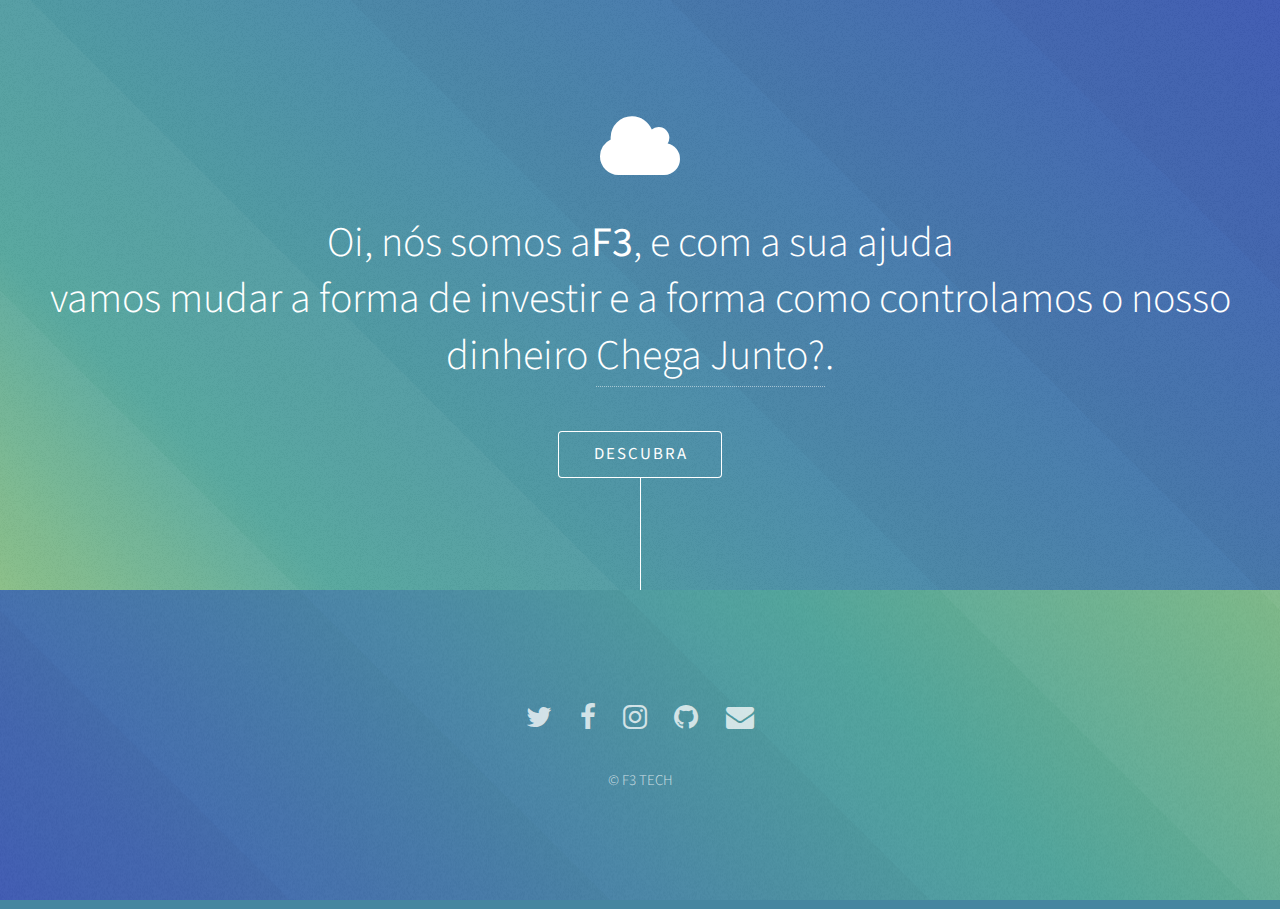
==== index.html @ f425f4ff "start project" ====
<!DOCTYPE HTML>
<html>
	<head>
		<title>F3 TECH -  Investimento com Propósito</title>
		<meta charset="utf-8" />
		<meta name="viewport" content="width=device-width, initial-scale=1" />
		<!--[if lte IE 8]><script src="assets/js/ie/html5shiv.js"></script><![endif]-->
		<link rel="stylesheet" href="assets/css/main.css" />
		<!--[if lte IE 8]><link rel="stylesheet" href="assets/css/ie8.css" /><![endif]-->
		<!--[if lte IE 9]><link rel="stylesheet" href="assets/css/ie9.css" /><![endif]-->
	</head>
	<body>

		<!-- Header -->
			<section id="header">
				<div class="inner">
					<span class="icon major fa-cloud"></span>
					<h1>Oi, nós somos a<strong>F3</strong>, e com a sua ajuda<br />
					vamos mudar a forma de investir e a forma como controlamos o nosso dinheiro <a href="http://apoia.se/ftrestech">Chega Junto?</a>.</h1>
					<ul class="actions">
						<li><a href="#one" class="button scrolly">Descubra</a></li>
					</ul>
				</div>
			</section>

		<!-- One -->
			<!-- <section id="one" class="main style1">
				<div class="container">
					<div class="row 150%">
						<div class="6u 12u$(medium)">
							<header class="major">
								<h2>Lorem ipsum dolor adipiscing<br />
								amet dolor consequat</h2>
							</header>
							<p>Adipiscing a commodo ante nunc accumsan et interdum mi ante adipiscing. A nunc lobortis non nisl amet vis sed volutpat aclacus nascetur ac non. Lorem curae et ante amet sapien sed tempus adipiscing id accumsan.</p>
						</div>
						<div class="6u$ 12u$(medium) important(medium)">
							<span class="image fit"><img src="images/pic01.jpg" alt="" /></span>
						</div>
					</div>
				</div>
			</section> -->

		<!-- Two -->
			<!-- <section id="two" class="main style2">
				<div class="container">
					<div class="row 150%">
						<div class="6u 12u$(medium)">
							<ul class="major-icons">
								<li><span class="icon style1 major fa-code"></span></li>
								<li><span class="icon style2 major fa-bolt"></span></li>
								<li><span class="icon style3 major fa-camera-retro"></span></li>
								<li><span class="icon style4 major fa-cog"></span></li>
								<li><span class="icon style5 major fa-desktop"></span></li>
								<li><span class="icon style6 major fa-calendar"></span></li>
							</ul>
						</div>
						<div class="6u$ 12u$(medium)">
							<header class="major">
								<h2>Lorem ipsum dolor adipiscing<br />
								amet dolor consequat</h2>
							</header>
							<p>Adipiscing a commodo ante nunc accumsan interdum mi ante adipiscing. A nunc lobortis non nisl amet vis volutpat aclacus nascetur ac non. Lorem curae eu ante amet sapien in tempus ac. Adipiscing id accumsan adipiscing ipsum.</p>
							<p>Blandit faucibus proin. Ac aliquam integer adipiscing enim non praesent vis commodo nunc phasellus cubilia ac risus accumsan. Accumsan blandit. Lobortis phasellus non lobortis dit varius mi varius accumsan lobortis. Blandit ante aliquam lacinia lorem lobortis semper morbi col faucibus vitae integer placerat accumsan orci eu mi odio tempus adipiscing adipiscing adipiscing curae consequat feugiat etiam dolore.</p>
							<p>Adipiscing a commodo ante nunc accumsan interdum mi ante adipiscing. A nunc lobortis non nisl amet vis volutpat aclacus nascetur ac non. Lorem curae eu ante amet sapien in tempus ac. Adipiscing id accumsan adipiscing ipsum.</p>
						</div>
					</div>
				</div>
			</section> -->

		<!-- Three -->
		<!-- 	<section id="three" class="main style1 special">
				<div class="container">
					<header class="major">
						<h2>Adipiscing amet consequat</h2>
					</header>
					<p>Ante nunc accumsan et aclacus nascetur ac ante amet sapien sed.</p>
					<div class="row 150%">
						<div class="4u 12u$(medium)">
							<span class="image fit"><img src="images/pic02.jpg" alt="" /></span>
							<h3>Magna feugiat lorem</h3>
							<p>Adipiscing a commodo ante nunc magna lorem et interdum mi ante nunc lobortis non amet vis sed volutpat et nascetur.</p>
							<ul class="actions">
								<li><a href="#" class="button">More</a></li>
							</ul>
						</div>
						<div class="4u 12u$(medium)">
							<span class="image fit"><img src="images/pic03.jpg" alt="" /></span>
							<h3>Magna feugiat lorem</h3>
							<p>Adipiscing a commodo ante nunc magna lorem et interdum mi ante nunc lobortis non amet vis sed volutpat et nascetur.</p>
							<ul class="actions">
								<li><a href="#" class="button">More</a></li>
							</ul>
						</div>
						<div class="4u$ 12u$(medium)">
							<span class="image fit"><img src="images/pic04.jpg" alt="" /></span>
							<h3>Magna feugiat lorem</h3>
							<p>Adipiscing a commodo ante nunc magna lorem et interdum mi ante nunc lobortis non amet vis sed volutpat et nascetur.</p>
							<ul class="actions">
								<li><a href="#" class="button">More</a></li>
							</ul>
						</div>
					</div>
				</div>
			</section> -->

		<!-- Four -->
<!-- 			<section id="four" class="main style2 special">
				<div class="container">
					<header class="major">
						<h2>Ipsum feugiat consequat?</h2>
					</header>
					<p>Sed lacus nascetur ac ante amet sapien.</p>
					<ul class="actions uniform">
						<li><a href="#" class="button special">Sign Up</a></li>
						<li><a href="#" class="button">Learn More</a></li>
					</ul>
				</div>
			</section> -->

		<!-- Five -->
		<!--
			<section id="five" class="main style1">
				<div class="container">
					<header class="major special">
						<h2>Elements</h2>
					</header>

					<section>
						<h4>Text</h4>
						<p>This is <b>bold</b> and this is <strong>strong</strong>. This is <i>italic</i> and this is <em>emphasized</em>.
						This is <sup>superscript</sup> text and this is <sub>subscript</sub> text.
						This is <u>underlined</u> and this is code: <code>for (;;) { ... }</code>. Finally, <a href="#">this is a link</a>.</p>
						<hr />
						<header>
							<h4>Heading with a Subtitle</h4>
							<p>Lorem ipsum dolor sit amet nullam id egestas urna aliquam</p>
						</header>
						<p>Nunc lacinia ante nunc ac lobortis. Interdum adipiscing gravida odio porttitor sem non mi integer non faucibus ornare mi ut ante amet placerat aliquet. Volutpat eu sed ante lacinia sapien lorem accumsan varius montes viverra nibh in adipiscing blandit tempus accumsan.</p>
						<header>
							<h5>Heading with a Subtitle</h5>
							<p>Lorem ipsum dolor sit amet nullam id egestas urna aliquam</p>
						</header>
						<p>Nunc lacinia ante nunc ac lobortis. Interdum adipiscing gravida odio porttitor sem non mi integer non faucibus ornare mi ut ante amet placerat aliquet. Volutpat eu sed ante lacinia sapien lorem accumsan varius montes viverra nibh in adipiscing blandit tempus accumsan.</p>
						<hr />
						<h2>Heading Level 2</h2>
						<h3>Heading Level 3</h3>
						<h4>Heading Level 4</h4>
						<h5>Heading Level 5</h5>
						<h6>Heading Level 6</h6>
						<hr />
						<h5>Blockquote</h5>
						<blockquote>Fringilla nisl. Donec accumsan interdum nisi, quis tincidunt felis sagittis eget tempus euismod. Vestibulum ante ipsum primis in faucibus vestibulum. Blandit adipiscing eu felis iaculis volutpat ac adipiscing accumsan faucibus. Vestibulum ante ipsum primis in faucibus lorem ipsum dolor sit amet nullam adipiscing eu felis.</blockquote>
						<h5>Preformatted</h5>
						<pre><code>i = 0;

while (!deck.isInOrder()) {
print 'Iteration ' + i;
deck.shuffle();
i++;
}

print 'It took ' + i + ' iterations to sort the deck.';</code></pre>
					</section>

					<section>
						<h4>Lists</h4>
						<div class="row">
							<div class="6u 12u$(medium)">
								<h5>Unordered</h5>
								<ul>
									<li>Dolor pulvinar etiam.</li>
									<li>Sagittis adipiscing.</li>
									<li>Felis enim feugiat.</li>
								</ul>
								<h5>Alternate</h5>
								<ul class="alt">
									<li>Dolor pulvinar etiam.</li>
									<li>Sagittis adipiscing.</li>
									<li>Felis enim feugiat.</li>
								</ul>
							</div>
							<div class="6u$ 12u$(medium)">
								<h5>Ordered</h5>
								<ol>
									<li>Dolor pulvinar etiam.</li>
									<li>Etiam vel felis viverra.</li>
									<li>Felis enim feugiat.</li>
									<li>Dolor pulvinar etiam.</li>
									<li>Etiam vel felis lorem.</li>
									<li>Felis enim et feugiat.</li>
								</ol>
								<h5>Icons</h5>
								<ul class="icons">
									<li><a href="#" class="icon fa-twitter"><span class="label">Twitter</span></a></li>
									<li><a href="#" class="icon fa-facebook"><span class="label">Facebook</span></a></li>
									<li><a href="#" class="icon fa-instagram"><span class="label">Instagram</span></a></li>
									<li><a href="#" class="icon fa-github"><span class="label">Github</span></a></li>
								</ul>
							</div>
						</div>
						<h5>Actions</h5>
						<div class="row">
							<div class="6u 12u$(medium)">
								<ul class="actions">
									<li><a href="#" class="button special">Default</a></li>
									<li><a href="#" class="button">Default</a></li>
								</ul>
								<ul class="actions small">
									<li><a href="#" class="button special small">Small</a></li>
									<li><a href="#" class="button small">Small</a></li>
								</ul>
								<ul class="actions vertical">
									<li><a href="#" class="button special">Default</a></li>
									<li><a href="#" class="button">Default</a></li>
								</ul>
								<ul class="actions vertical small">
									<li><a href="#" class="button special small">Small</a></li>
									<li><a href="#" class="button small">Small</a></li>
								</ul>
							</div>
							<div class="6u 12u$(medium)">
								<ul class="actions vertical">
									<li><a href="#" class="button special fit">Default</a></li>
									<li><a href="#" class="button fit">Default</a></li>
								</ul>
								<ul class="actions vertical small">
									<li><a href="#" class="button special small fit">Small</a></li>
									<li><a href="#" class="button small fit">Small</a></li>
								</ul>
							</div>
						</div>
					</section>

					<section>
						<h4>Table</h4>
						<h5>Default</h5>
						<div class="table-wrapper">
							<table>
								<thead>
									<tr>
										<th>Name</th>
										<th>Description</th>
										<th>Price</th>
									</tr>
								</thead>
								<tbody>
									<tr>
										<td>Item One</td>
										<td>Ante turpis integer aliquet porttitor.</td>
										<td>29.99</td>
									</tr>
									<tr>
										<td>Item Two</td>
										<td>Vis ac commodo adipiscing arcu aliquet.</td>
										<td>19.99</td>
									</tr>
									<tr>
										<td>Item Three</td>
										<td> Morbi faucibus arcu accumsan lorem.</td>
										<td>29.99</td>
									</tr>
									<tr>
										<td>Item Four</td>
										<td>Vitae integer tempus condimentum.</td>
										<td>19.99</td>
									</tr>
									<tr>
										<td>Item Five</td>
										<td>Ante turpis integer aliquet porttitor.</td>
										<td>29.99</td>
									</tr>
								</tbody>
								<tfoot>
									<tr>
										<td colspan="2"></td>
										<td>100.00</td>
									</tr>
								</tfoot>
							</table>
						</div>

						<h5>Alternate</h5>
						<div class="table-wrapper">
							<table class="alt">
								<thead>
									<tr>
										<th>Name</th>
										<th>Description</th>
										<th>Price</th>
									</tr>
								</thead>
								<tbody>
									<tr>
										<td>Item One</td>
										<td>Ante turpis integer aliquet porttitor.</td>
										<td>29.99</td>
									</tr>
									<tr>
										<td>Item Two</td>
										<td>Vis ac commodo adipiscing arcu aliquet.</td>
										<td>19.99</td>
									</tr>
									<tr>
										<td>Item Three</td>
										<td> Morbi faucibus arcu accumsan lorem.</td>
										<td>29.99</td>
									</tr>
									<tr>
										<td>Item Four</td>
										<td>Vitae integer tempus condimentum.</td>
										<td>19.99</td>
									</tr>
									<tr>
										<td>Item Five</td>
										<td>Ante turpis integer aliquet porttitor.</td>
										<td>29.99</td>
									</tr>
								</tbody>
								<tfoot>
									<tr>
										<td colspan="2"></td>
										<td>100.00</td>
									</tr>
								</tfoot>
							</table>
						</div>
					</section>

					<section>
						<h4>Buttons</h4>
						<ul class="actions">
							<li><a href="#" class="button special">Special</a></li>
							<li><a href="#" class="button">Default</a></li>
						</ul>
						<ul class="actions">
							<li><a href="#" class="button big">Big</a></li>
							<li><a href="#" class="button">Default</a></li>
							<li><a href="#" class="button small">Small</a></li>
						</ul>
						<ul class="actions fit">
							<li><a href="#" class="button fit">Fit</a></li>
							<li><a href="#" class="button special fit">Fit</a></li>
							<li><a href="#" class="button fit">Fit</a></li>
						</ul>
						<ul class="actions fit small">
							<li><a href="#" class="button special fit small">Fit + Small</a></li>
							<li><a href="#" class="button fit small">Fit + Small</a></li>
							<li><a href="#" class="button special fit small">Fit + Small</a></li>
						</ul>
						<ul class="actions">
							<li><a href="#" class="button special icon fa-download">Icon</a></li>
							<li><a href="#" class="button icon fa-download">Icon</a></li>
						</ul>
						<ul class="actions">
							<li><span class="button special disabled">Disabled</span></li>
							<li><span class="button disabled">Disabled</span></li>
						</ul>
					</section>

					<section>
						<h4>Form</h4>
						<form method="post" action="#">
							<div class="row uniform 50%">
								<div class="6u 12u$(xsmall)">
									<input type="text" name="demo-name" id="demo-name" value="" placeholder="Name" />
								</div>
								<div class="6u$ 12u$(xsmall)">
									<input type="email" name="demo-email" id="demo-email" value="" placeholder="Email" />
								</div>
								<div class="12u$">
									<div class="select-wrapper">
										<select name="demo-category" id="demo-category">
											<option value="">- Category -</option>
											<option value="1">Manufacturing</option>
											<option value="1">Shipping</option>
											<option value="1">Administration</option>
											<option value="1">Human Resources</option>
										</select>
									</div>
								</div>
								<div class="4u 12u$(small)">
									<input type="radio" id="demo-priority-low" name="demo-priority" checked>
									<label for="demo-priority-low">Low</label>
								</div>
								<div class="4u 12u$(small)">
									<input type="radio" id="demo-priority-normal" name="demo-priority">
									<label for="demo-priority-normal">Normal</label>
								</div>
								<div class="4u$ 12u$(small)">
									<input type="radio" id="demo-priority-high" name="demo-priority">
									<label for="demo-priority-high">High</label>
								</div>
								<div class="6u 12u$(small)">
									<input type="checkbox" id="demo-copy" name="demo-copy">
									<label for="demo-copy">Email me a copy</label>
								</div>
								<div class="6u$ 12u$(small)">
									<input type="checkbox" id="demo-human" name="demo-human" checked>
									<label for="demo-human">Not a robot</label>
								</div>
								<div class="12u$">
									<textarea name="demo-message" id="demo-message" placeholder="Enter your message" rows="6"></textarea>
								</div>
								<div class="12u$">
									<ul class="actions">
										<li><input type="submit" value="Send Message" class="special" /></li>
										<li><input type="reset" value="Reset" /></li>
									</ul>
								</div>
							</div>
						</form>
					</section>

					<section>
						<h4>Image</h4>
						<h5>Fit</h5>
						<div class="box alt">
							<div class="row uniform 50%">
								<div class="12u"><span class="image fit"><img src="images/pic06.jpg" alt="" /></span></div>
								<div class="4u"><span class="image fit"><img src="images/pic02.jpg" alt="" /></span></div>
								<div class="4u"><span class="image fit"><img src="images/pic03.jpg" alt="" /></span></div>
								<div class="4u"><span class="image fit"><img src="images/pic04.jpg" alt="" /></span></div>
								<div class="4u"><span class="image fit"><img src="images/pic03.jpg" alt="" /></span></div>
								<div class="4u"><span class="image fit"><img src="images/pic04.jpg" alt="" /></span></div>
								<div class="4u"><span class="image fit"><img src="images/pic02.jpg" alt="" /></span></div>
								<div class="4u"><span class="image fit"><img src="images/pic04.jpg" alt="" /></span></div>
								<div class="4u"><span class="image fit"><img src="images/pic02.jpg" alt="" /></span></div>
								<div class="4u"><span class="image fit"><img src="images/pic03.jpg" alt="" /></span></div>
							</div>
						</div>
						<h5>Left &amp; Right</h5>
						<p><span class="image left"><img src="images/pic05.jpg" alt="" /></span>Fringilla nisl. Donec accumsan interdum nisi, quis tincidunt felis sagittis eget. tempus euismod. Vestibulum ante ipsum primis in faucibus vestibulum. Blandit adipiscing eu felis iaculis volutpat ac adipiscing accumsan eu faucibus. Integer ac pellentesque praesent tincidunt felis sagittis eget. tempus euismod. Vestibulum ante ipsum primis in faucibus vestibulum. Blandit adipiscing eu felis iaculis volutpat ac adipiscing accumsan eu faucibus. Integer ac pellentesque praesent. Donec accumsan interdum nisi, quis tincidunt felis sagittis eget. tempus euismod. Vestibulum ante ipsum primis in faucibus vestibulum. Blandit adipiscing eu felis iaculis volutpat ac adipiscing accumsan eu faucibus. Integer ac pellentesque praesent tincidunt felis sagittis eget. tempus euismod. Vestibulum ante ipsum primis in faucibus vestibulum. Blandit adipiscing eu felis iaculis volutpat ac adipiscing accumsan eu faucibus. Integer ac pellentesque praesent. Blandit adipiscing eu felis iaculis volutpat ac adipiscing accumsan eu faucibus. Integer ac pellentesque praesent tincidunt felis sagittis eget. tempus euismod. Vestibulum ante ipsum primis in faucibus vestibulum. Blandit adipiscing eu felis iaculis volutpat ac adipiscing accumsan eu faucibus. Integer ac pellentesque praesent.</p>
						<p><span class="image right"><img src="images/pic05.jpg" alt="" /></span>Fringilla nisl. Donec accumsan interdum nisi, quis tincidunt felis sagittis eget. tempus euismod. Vestibulum ante ipsum primis in faucibus vestibulum. Blandit adipiscing eu felis iaculis volutpat ac adipiscing accumsan eu faucibus. Integer ac pellentesque praesent tincidunt felis sagittis eget. tempus euismod. Vestibulum ante ipsum primis in faucibus vestibulum. Blandit adipiscing eu felis iaculis volutpat ac adipiscing accumsan eu faucibus. Integer ac pellentesque praesent. Donec accumsan interdum nisi, quis tincidunt felis sagittis eget. tempus euismod. Vestibulum ante ipsum primis in faucibus vestibulum. Blandit adipiscing eu felis iaculis volutpat ac adipiscing accumsan eu faucibus. Integer ac pellentesque praesent tincidunt felis sagittis eget. tempus euismod. Vestibulum ante ipsum primis in faucibus vestibulum. Blandit adipiscing eu felis iaculis volutpat ac adipiscing accumsan eu faucibus. Integer ac pellentesque praesent. Blandit adipiscing eu felis iaculis volutpat ac adipiscing accumsan eu faucibus. Integer ac pellentesque praesent tincidunt felis sagittis eget. tempus euismod. Vestibulum ante ipsum primis in faucibus vestibulum. Blandit adipiscing eu felis iaculis volutpat ac adipiscing accumsan eu faucibus. Integer ac pellentesque praesent.</p>
					</section>

				</div>
			</section>
		-->

		<!-- Footer -->
			<section id="footer">
				<ul class="icons">
					<li><a href="https://twitter.com/ftrestech" class="icon alt fa-twitter"><span class="label">Twitter</span></a></li>
					<li><a href="#" class="icon alt fa-facebook"><span class="label">Facebook</span></a></li>
					<li><a href="https://instagram.com/ftrestech" class="icon alt fa-instagram"><span class="label">Instagram</span></a></li>
					<li><a href="https://github.com/ftrestech" class="icon alt fa-github"><span class="label">GitHub</span></a></li>
					<li><a href="mailto:ftrestech@gmail.com" class="icon alt fa-envelope"><span class="label">Email</span></a></li>
				</ul>
				<ul class="copyright">
					<li>&copy; F3 TECH</li>
				</ul>
			</section>

		<!-- Scripts -->
			<script src="assets/js/jquery.min.js"></script>
			<script src="assets/js/jquery.scrolly.min.js"></script>
			<script src="assets/js/skel.min.js"></script>
			<script src="assets/js/util.js"></script>
			<!--[if lte IE 8]><script src="assets/js/ie/respond.min.js"></script><![endif]-->
			<script src="assets/js/main.js"></script>

	</body>
</html>
---- assets/css/main.css ----
@import url("font-awesome.min.css");
@import url("https://fonts.googleapis.com/css?family=Source+Sans+Pro:300,300italic,400,400italic");

/*
	Photon by HTML5 UP
	html5up.net | @ajlkn
	Free for personal and commercial use under the CCA 3.0 license (html5up.net/license)
*/

/* Reset */

	html, body, div, span, applet, object, iframe, h1, h2, h3, h4, h5, h6, p, blockquote, pre, a, abbr, acronym, address, big, cite, code, del, dfn, em, img, ins, kbd, q, s, samp, small, strike, strong, sub, sup, tt, var, b, u, i, center, dl, dt, dd, ol, ul, li, fieldset, form, label, legend, table, caption, tbody, tfoot, thead, tr, th, td, article, aside, canvas, details, embed, figure, figcaption, footer, header, hgroup, menu, nav, output, ruby, section, summary, time, mark, audio, video {
		margin: 0;
		padding: 0;
		border: 0;
		font-size: 100%;
		font: inherit;
		vertical-align: baseline;
	}

	article, aside, details, figcaption, figure, footer, header, hgroup, menu, nav, section {
		display: block;
	}

	body {
		line-height: 1;
	}

	ol, ul {
		list-style: none;
	}

	blockquote, q {
		quotes: none;
	}

	blockquote:before, blockquote:after, q:before, q:after {
		content: '';
		content: none;
	}

	table {
		border-collapse: collapse;
		border-spacing: 0;
	}

	body {
		-webkit-text-size-adjust: none;
	}

/* Box Model */

	*, *:before, *:after {
		-moz-box-sizing: border-box;
		-webkit-box-sizing: border-box;
		box-sizing: border-box;
	}

/* Containers */

	.container {
		margin-left: auto;
		margin-right: auto;
	}

	.container.\31 25\25 {
		width: 100%;
		max-width: 75em;
		min-width: 60em;
	}

	.container.\37 5\25 {
		width: 45em;
	}

	.container.\35 0\25 {
		width: 30em;
	}

	.container.\32 5\25 {
		width: 15em;
	}

	.container {
		width: 60em;
	}

	@media screen and (max-width: 1680px) {

		.container.\31 25\25 {
			width: 100%;
			max-width: 75em;
			min-width: 60em;
		}

		.container.\37 5\25 {
			width: 45em;
		}

		.container.\35 0\25 {
			width: 30em;
		}

		.container.\32 5\25 {
			width: 15em;
		}

		.container {
			width: 60em;
		}

	}

	@media screen and (max-width: 1140px) {

		.container.\31 25\25 {
			width: 100%;
			max-width: 112.5%;
			min-width: 90%;
		}

		.container.\37 5\25 {
			width: 67.5%;
		}

		.container.\35 0\25 {
			width: 45%;
		}

		.container.\32 5\25 {
			width: 22.5%;
		}

		.container {
			width: 90%;
		}

	}

	@media screen and (max-width: 980px) {

		.container.\31 25\25 {
			width: 100%;
			max-width: 125%;
			min-width: 100%;
		}

		.container.\37 5\25 {
			width: 75%;
		}

		.container.\35 0\25 {
			width: 50%;
		}

		.container.\32 5\25 {
			width: 25%;
		}

		.container {
			width: 100% !important;
		}

	}

	@media screen and (max-width: 736px) {

		.container.\31 25\25 {
			width: 100%;
			max-width: 125%;
			min-width: 100%;
		}

		.container.\37 5\25 {
			width: 75%;
		}

		.container.\35 0\25 {
			width: 50%;
		}

		.container.\32 5\25 {
			width: 25%;
		}

		.container {
			width: 100% !important;
		}

	}

	@media screen and (max-width: 480px) {

		.container.\31 25\25 {
			width: 100%;
			max-width: 125%;
			min-width: 100%;
		}

		.container.\37 5\25 {
			width: 75%;
		}

		.container.\35 0\25 {
			width: 50%;
		}

		.container.\32 5\25 {
			width: 25%;
		}

		.container {
			width: 100% !important;
		}

	}

	@media screen and (max-width: 320px) {

		.container.\31 25\25 {
			width: 100%;
			max-width: 125%;
			min-width: 100%;
		}

		.container.\37 5\25 {
			width: 75%;
		}

		.container.\35 0\25 {
			width: 50%;
		}

		.container.\32 5\25 {
			width: 25%;
		}

		.container {
			width: 100% !important;
		}

	}

/* Grid */

	.row {
		border-bottom: solid 1px transparent;
		-moz-box-sizing: border-box;
		-webkit-box-sizing: border-box;
		box-sizing: border-box;
	}

	.row > * {
		float: left;
		-moz-box-sizing: border-box;
		-webkit-box-sizing: border-box;
		box-sizing: border-box;
	}

	.row:after, .row:before {
		content: '';
		display: block;
		clear: both;
		height: 0;
	}

	.row.uniform > * > :first-child {
		margin-top: 0;
	}

	.row.uniform > * > :last-child {
		margin-bottom: 0;
	}

	.row.\30 \25 > * {
		padding: 0 0 0 0em;
	}

	.row.\30 \25 {
		margin: 0 0 -1px 0em;
	}

	.row.uniform.\30 \25 > * {
		padding: 0em 0 0 0em;
	}

	.row.uniform.\30 \25 {
		margin: 0em 0 -1px 0em;
	}

	.row > * {
		padding: 0 0 0 2em;
	}

	.row {
		margin: 0 0 -1px -2em;
	}

	.row.uniform > * {
		padding: 2em 0 0 2em;
	}

	.row.uniform {
		margin: -2em 0 -1px -2em;
	}

	.row.\32 00\25 > * {
		padding: 0 0 0 4em;
	}

	.row.\32 00\25 {
		margin: 0 0 -1px -4em;
	}

	.row.uniform.\32 00\25 > * {
		padding: 4em 0 0 4em;
	}

	.row.uniform.\32 00\25 {
		margin: -4em 0 -1px -4em;
	}

	.row.\31 50\25 > * {
		padding: 0 0 0 3em;
	}

	.row.\31 50\25 {
		margin: 0 0 -1px -3em;
	}

	.row.uniform.\31 50\25 > * {
		padding: 3em 0 0 3em;
	}

	.row.uniform.\31 50\25 {
		margin: -3em 0 -1px -3em;
	}

	.row.\35 0\25 > * {
		padding: 0 0 0 1em;
	}

	.row.\35 0\25 {
		margin: 0 0 -1px -1em;
	}

	.row.uniform.\35 0\25 > * {
		padding: 1em 0 0 1em;
	}

	.row.uniform.\35 0\25 {
		margin: -1em 0 -1px -1em;
	}

	.row.\32 5\25 > * {
		padding: 0 0 0 0.5em;
	}

	.row.\32 5\25 {
		margin: 0 0 -1px -0.5em;
	}

	.row.uniform.\32 5\25 > * {
		padding: 0.5em 0 0 0.5em;
	}

	.row.uniform.\32 5\25 {
		margin: -0.5em 0 -1px -0.5em;
	}

	.\31 2u, .\31 2u\24 {
		width: 100%;
		clear: none;
		margin-left: 0;
	}

	.\31 1u, .\31 1u\24 {
		width: 91.6666666667%;
		clear: none;
		margin-left: 0;
	}

	.\31 0u, .\31 0u\24 {
		width: 83.3333333333%;
		clear: none;
		margin-left: 0;
	}

	.\39 u, .\39 u\24 {
		width: 75%;
		clear: none;
		margin-left: 0;
	}

	.\38 u, .\38 u\24 {
		width: 66.6666666667%;
		clear: none;
		margin-left: 0;
	}

	.\37 u, .\37 u\24 {
		width: 58.3333333333%;
		clear: none;
		margin-left: 0;
	}

	.\36 u, .\36 u\24 {
		width: 50%;
		clear: none;
		margin-left: 0;
	}

	.\35 u, .\35 u\24 {
		width: 41.6666666667%;
		clear: none;
		margin-left: 0;
	}

	.\34 u, .\34 u\24 {
		width: 33.3333333333%;
		clear: none;
		margin-left: 0;
	}

	.\33 u, .\33 u\24 {
		width: 25%;
		clear: none;
		margin-left: 0;
	}

	.\32 u, .\32 u\24 {
		width: 16.6666666667%;
		clear: none;
		margin-left: 0;
	}

	.\31 u, .\31 u\24 {
		width: 8.3333333333%;
		clear: none;
		margin-left: 0;
	}

	.\31 2u\24 + *,
	.\31 1u\24 + *,
	.\31 0u\24 + *,
	.\39 u\24 + *,
	.\38 u\24 + *,
	.\37 u\24 + *,
	.\36 u\24 + *,
	.\35 u\24 + *,
	.\34 u\24 + *,
	.\33 u\24 + *,
	.\32 u\24 + *,
	.\31 u\24 + * {
		clear: left;
	}

	.\-11u {
		margin-left: 91.66667%;
	}

	.\-10u {
		margin-left: 83.33333%;
	}

	.\-9u {
		margin-left: 75%;
	}

	.\-8u {
		margin-left: 66.66667%;
	}

	.\-7u {
		margin-left: 58.33333%;
	}

	.\-6u {
		margin-left: 50%;
	}

	.\-5u {
		margin-left: 41.66667%;
	}

	.\-4u {
		margin-left: 33.33333%;
	}

	.\-3u {
		margin-left: 25%;
	}

	.\-2u {
		margin-left: 16.66667%;
	}

	.\-1u {
		margin-left: 8.33333%;
	}

	@media screen and (max-width: 1680px) {

		.row > * {
			padding: 0 0 0 2em;
		}

		.row {
			margin: 0 0 -1px -2em;
		}

		.row.uniform > * {
			padding: 2em 0 0 2em;
		}

		.row.uniform {
			margin: -2em 0 -1px -2em;
		}

		.row.\32 00\25 > * {
			padding: 0 0 0 4em;
		}

		.row.\32 00\25 {
			margin: 0 0 -1px -4em;
		}

		.row.uniform.\32 00\25 > * {
			padding: 4em 0 0 4em;
		}

		.row.uniform.\32 00\25 {
			margin: -4em 0 -1px -4em;
		}

		.row.\31 50\25 > * {
			padding: 0 0 0 3em;
		}

		.row.\31 50\25 {
			margin: 0 0 -1px -3em;
		}

		.row.uniform.\31 50\25 > * {
			padding: 3em 0 0 3em;
		}

		.row.uniform.\31 50\25 {
			margin: -3em 0 -1px -3em;
		}

		.row.\35 0\25 > * {
			padding: 0 0 0 1em;
		}

		.row.\35 0\25 {
			margin: 0 0 -1px -1em;
		}

		.row.uniform.\35 0\25 > * {
			padding: 1em 0 0 1em;
		}

		.row.uniform.\35 0\25 {
			margin: -1em 0 -1px -1em;
		}

		.row.\32 5\25 > * {
			padding: 0 0 0 0.5em;
		}

		.row.\32 5\25 {
			margin: 0 0 -1px -0.5em;
		}

		.row.uniform.\32 5\25 > * {
			padding: 0.5em 0 0 0.5em;
		}

		.row.uniform.\32 5\25 {
			margin: -0.5em 0 -1px -0.5em;
		}

		.\31 2u\28xlarge\29, .\31 2u\24\28xlarge\29 {
			width: 100%;
			clear: none;
			margin-left: 0;
		}

		.\31 1u\28xlarge\29, .\31 1u\24\28xlarge\29 {
			width: 91.6666666667%;
			clear: none;
			margin-left: 0;
		}

		.\31 0u\28xlarge\29, .\31 0u\24\28xlarge\29 {
			width: 83.3333333333%;
			clear: none;
			margin-left: 0;
		}

		.\39 u\28xlarge\29, .\39 u\24\28xlarge\29 {
			width: 75%;
			clear: none;
			margin-left: 0;
		}

		.\38 u\28xlarge\29, .\38 u\24\28xlarge\29 {
			width: 66.6666666667%;
			clear: none;
			margin-left: 0;
		}

		.\37 u\28xlarge\29, .\37 u\24\28xlarge\29 {
			width: 58.3333333333%;
			clear: none;
			margin-left: 0;
		}

		.\36 u\28xlarge\29, .\36 u\24\28xlarge\29 {
			width: 50%;
			clear: none;
			margin-left: 0;
		}

		.\35 u\28xlarge\29, .\35 u\24\28xlarge\29 {
			width: 41.6666666667%;
			clear: none;
			margin-left: 0;
		}

		.\34 u\28xlarge\29, .\34 u\24\28xlarge\29 {
			width: 33.3333333333%;
			clear: none;
			margin-left: 0;
		}

		.\33 u\28xlarge\29, .\33 u\24\28xlarge\29 {
			width: 25%;
			clear: none;
			margin-left: 0;
		}

		.\32 u\28xlarge\29, .\32 u\24\28xlarge\29 {
			width: 16.6666666667%;
			clear: none;
			margin-left: 0;
		}

		.\31 u\28xlarge\29, .\31 u\24\28xlarge\29 {
			width: 8.3333333333%;
			clear: none;
			margin-left: 0;
		}

		.\31 2u\24\28xlarge\29 + *,
		.\31 1u\24\28xlarge\29 + *,
		.\31 0u\24\28xlarge\29 + *,
		.\39 u\24\28xlarge\29 + *,
		.\38 u\24\28xlarge\29 + *,
		.\37 u\24\28xlarge\29 + *,
		.\36 u\24\28xlarge\29 + *,
		.\35 u\24\28xlarge\29 + *,
		.\34 u\24\28xlarge\29 + *,
		.\33 u\24\28xlarge\29 + *,
		.\32 u\24\28xlarge\29 + *,
		.\31 u\24\28xlarge\29 + * {
			clear: left;
		}

		.\-11u\28xlarge\29 {
			margin-left: 91.66667%;
		}

		.\-10u\28xlarge\29 {
			margin-left: 83.33333%;
		}

		.\-9u\28xlarge\29 {
			margin-left: 75%;
		}

		.\-8u\28xlarge\29 {
			margin-left: 66.66667%;
		}

		.\-7u\28xlarge\29 {
			margin-left: 58.33333%;
		}

		.\-6u\28xlarge\29 {
			margin-left: 50%;
		}

		.\-5u\28xlarge\29 {
			margin-left: 41.66667%;
		}

		.\-4u\28xlarge\29 {
			margin-left: 33.33333%;
		}

		.\-3u\28xlarge\29 {
			margin-left: 25%;
		}

		.\-2u\28xlarge\29 {
			margin-left: 16.66667%;
		}

		.\-1u\28xlarge\29 {
			margin-left: 8.33333%;
		}

	}

	@media screen and (max-width: 1140px) {

		.row > * {
			padding: 0 0 0 1.5em;
		}

		.row {
			margin: 0 0 -1px -1.5em;
		}

		.row.uniform > * {
			padding: 1.5em 0 0 1.5em;
		}

		.row.uniform {
			margin: -1.5em 0 -1px -1.5em;
		}

		.row.\32 00\25 > * {
			padding: 0 0 0 3em;
		}

		.row.\32 00\25 {
			margin: 0 0 -1px -3em;
		}

		.row.uniform.\32 00\25 > * {
			padding: 3em 0 0 3em;
		}

		.row.uniform.\32 00\25 {
			margin: -3em 0 -1px -3em;
		}

		.row.\31 50\25 > * {
			padding: 0 0 0 2.25em;
		}

		.row.\31 50\25 {
			margin: 0 0 -1px -2.25em;
		}

		.row.uniform.\31 50\25 > * {
			padding: 2.25em 0 0 2.25em;
		}

		.row.uniform.\31 50\25 {
			margin: -2.25em 0 -1px -2.25em;
		}

		.row.\35 0\25 > * {
			padding: 0 0 0 0.75em;
		}

		.row.\35 0\25 {
			margin: 0 0 -1px -0.75em;
		}

		.row.uniform.\35 0\25 > * {
			padding: 0.75em 0 0 0.75em;
		}

		.row.uniform.\35 0\25 {
			margin: -0.75em 0 -1px -0.75em;
		}

		.row.\32 5\25 > * {
			padding: 0 0 0 0.375em;
		}

		.row.\32 5\25 {
			margin: 0 0 -1px -0.375em;
		}

		.row.uniform.\32 5\25 > * {
			padding: 0.375em 0 0 0.375em;
		}

		.row.uniform.\32 5\25 {
			margin: -0.375em 0 -1px -0.375em;
		}

		.\31 2u\28large\29, .\31 2u\24\28large\29 {
			width: 100%;
			clear: none;
			margin-left: 0;
		}

		.\31 1u\28large\29, .\31 1u\24\28large\29 {
			width: 91.6666666667%;
			clear: none;
			margin-left: 0;
		}

		.\31 0u\28large\29, .\31 0u\24\28large\29 {
			width: 83.3333333333%;
			clear: none;
			margin-left: 0;
		}

		.\39 u\28large\29, .\39 u\24\28large\29 {
			width: 75%;
			clear: none;
			margin-left: 0;
		}

		.\38 u\28large\29, .\38 u\24\28large\29 {
			width: 66.6666666667%;
			clear: none;
			margin-left: 0;
		}

		.\37 u\28large\29, .\37 u\24\28large\29 {
			width: 58.3333333333%;
			clear: none;
			margin-left: 0;
		}

		.\36 u\28large\29, .\36 u\24\28large\29 {
			width: 50%;
			clear: none;
			margin-left: 0;
		}

		.\35 u\28large\29, .\35 u\24\28large\29 {
			width: 41.6666666667%;
			clear: none;
			margin-left: 0;
		}

		.\34 u\28large\29, .\34 u\24\28large\29 {
			width: 33.3333333333%;
			clear: none;
			margin-left: 0;
		}

		.\33 u\28large\29, .\33 u\24\28large\29 {
			width: 25%;
			clear: none;
			margin-left: 0;
		}

		.\32 u\28large\29, .\32 u\24\28large\29 {
			width: 16.6666666667%;
			clear: none;
			margin-left: 0;
		}

		.\31 u\28large\29, .\31 u\24\28large\29 {
			width: 8.3333333333%;
			clear: none;
			margin-left: 0;
		}

		.\31 2u\24\28large\29 + *,
		.\31 1u\24\28large\29 + *,
		.\31 0u\24\28large\29 + *,
		.\39 u\24\28large\29 + *,
		.\38 u\24\28large\29 + *,
		.\37 u\24\28large\29 + *,
		.\36 u\24\28large\29 + *,
		.\35 u\24\28large\29 + *,
		.\34 u\24\28large\29 + *,
		.\33 u\24\28large\29 + *,
		.\32 u\24\28large\29 + *,
		.\31 u\24\28large\29 + * {
			clear: left;
		}

		.\-11u\28large\29 {
			margin-left: 91.66667%;
		}

		.\-10u\28large\29 {
			margin-left: 83.33333%;
		}

		.\-9u\28large\29 {
			margin-left: 75%;
		}

		.\-8u\28large\29 {
			margin-left: 66.66667%;
		}

		.\-7u\28large\29 {
			margin-left: 58.33333%;
		}

		.\-6u\28large\29 {
			margin-left: 50%;
		}

		.\-5u\28large\29 {
			margin-left: 41.66667%;
		}

		.\-4u\28large\29 {
			margin-left: 33.33333%;
		}

		.\-3u\28large\29 {
			margin-left: 25%;
		}

		.\-2u\28large\29 {
			margin-left: 16.66667%;
		}

		.\-1u\28large\29 {
			margin-left: 8.33333%;
		}

	}

	@media screen and (max-width: 980px) {

		.row > * {
			padding: 0 0 0 1.5em;
		}

		.row {
			margin: 0 0 -1px -1.5em;
		}

		.row.uniform > * {
			padding: 1.5em 0 0 1.5em;
		}

		.row.uniform {
			margin: -1.5em 0 -1px -1.5em;
		}

		.row.\32 00\25 > * {
			padding: 0 0 0 3em;
		}

		.row.\32 00\25 {
			margin: 0 0 -1px -3em;
		}

		.row.uniform.\32 00\25 > * {
			padding: 3em 0 0 3em;
		}

		.row.uniform.\32 00\25 {
			margin: -3em 0 -1px -3em;
		}

		.row.\31 50\25 > * {
			padding: 0 0 0 2.25em;
		}

		.row.\31 50\25 {
			margin: 0 0 -1px -2.25em;
		}

		.row.uniform.\31 50\25 > * {
			padding: 2.25em 0 0 2.25em;
		}

		.row.uniform.\31 50\25 {
			margin: -2.25em 0 -1px -2.25em;
		}

		.row.\35 0\25 > * {
			padding: 0 0 0 0.75em;
		}

		.row.\35 0\25 {
			margin: 0 0 -1px -0.75em;
		}

		.row.uniform.\35 0\25 > * {
			padding: 0.75em 0 0 0.75em;
		}

		.row.uniform.\35 0\25 {
			margin: -0.75em 0 -1px -0.75em;
		}

		.row.\32 5\25 > * {
			padding: 0 0 0 0.375em;
		}

		.row.\32 5\25 {
			margin: 0 0 -1px -0.375em;
		}

		.row.uniform.\32 5\25 > * {
			padding: 0.375em 0 0 0.375em;
		}

		.row.uniform.\32 5\25 {
			margin: -0.375em 0 -1px -0.375em;
		}

		.\31 2u\28medium\29, .\31 2u\24\28medium\29 {
			width: 100%;
			clear: none;
			margin-left: 0;
		}

		.\31 1u\28medium\29, .\31 1u\24\28medium\29 {
			width: 91.6666666667%;
			clear: none;
			margin-left: 0;
		}

		.\31 0u\28medium\29, .\31 0u\24\28medium\29 {
			width: 83.3333333333%;
			clear: none;
			margin-left: 0;
		}

		.\39 u\28medium\29, .\39 u\24\28medium\29 {
			width: 75%;
			clear: none;
			margin-left: 0;
		}

		.\38 u\28medium\29, .\38 u\24\28medium\29 {
			width: 66.6666666667%;
			clear: none;
			margin-left: 0;
		}

		.\37 u\28medium\29, .\37 u\24\28medium\29 {
			width: 58.3333333333%;
			clear: none;
			margin-left: 0;
		}

		.\36 u\28medium\29, .\36 u\24\28medium\29 {
			width: 50%;
			clear: none;
			margin-left: 0;
		}

		.\35 u\28medium\29, .\35 u\24\28medium\29 {
			width: 41.6666666667%;
			clear: none;
			margin-left: 0;
		}

		.\34 u\28medium\29, .\34 u\24\28medium\29 {
			width: 33.3333333333%;
			clear: none;
			margin-left: 0;
		}

		.\33 u\28medium\29, .\33 u\24\28medium\29 {
			width: 25%;
			clear: none;
			margin-left: 0;
		}

		.\32 u\28medium\29, .\32 u\24\28medium\29 {
			width: 16.6666666667%;
			clear: none;
			margin-left: 0;
		}

		.\31 u\28medium\29, .\31 u\24\28medium\29 {
			width: 8.3333333333%;
			clear: none;
			margin-left: 0;
		}

		.\31 2u\24\28medium\29 + *,
		.\31 1u\24\28medium\29 + *,
		.\31 0u\24\28medium\29 + *,
		.\39 u\24\28medium\29 + *,
		.\38 u\24\28medium\29 + *,
		.\37 u\24\28medium\29 + *,
		.\36 u\24\28medium\29 + *,
		.\35 u\24\28medium\29 + *,
		.\34 u\24\28medium\29 + *,
		.\33 u\24\28medium\29 + *,
		.\32 u\24\28medium\29 + *,
		.\31 u\24\28medium\29 + * {
			clear: left;
		}

		.\-11u\28medium\29 {
			margin-left: 91.66667%;
		}

		.\-10u\28medium\29 {
			margin-left: 83.33333%;
		}

		.\-9u\28medium\29 {
			margin-left: 75%;
		}

		.\-8u\28medium\29 {
			margin-left: 66.66667%;
		}

		.\-7u\28medium\29 {
			margin-left: 58.33333%;
		}

		.\-6u\28medium\29 {
			margin-left: 50%;
		}

		.\-5u\28medium\29 {
			margin-left: 41.66667%;
		}

		.\-4u\28medium\29 {
			margin-left: 33.33333%;
		}

		.\-3u\28medium\29 {
			margin-left: 25%;
		}

		.\-2u\28medium\29 {
			margin-left: 16.66667%;
		}

		.\-1u\28medium\29 {
			margin-left: 8.33333%;
		}

	}

	@media screen and (max-width: 736px) {

		.row > * {
			padding: 0 0 0 1.5em;
		}

		.row {
			margin: 0 0 -1px -1.5em;
		}

		.row.uniform > * {
			padding: 1.5em 0 0 1.5em;
		}

		.row.uniform {
			margin: -1.5em 0 -1px -1.5em;
		}

		.row.\32 00\25 > * {
			padding: 0 0 0 3em;
		}

		.row.\32 00\25 {
			margin: 0 0 -1px -3em;
		}

		.row.uniform.\32 00\25 > * {
			padding: 3em 0 0 3em;
		}

		.row.uniform.\32 00\25 {
			margin: -3em 0 -1px -3em;
		}

		.row.\31 50\25 > * {
			padding: 0 0 0 2.25em;
		}

		.row.\31 50\25 {
			margin: 0 0 -1px -2.25em;
		}

		.row.uniform.\31 50\25 > * {
			padding: 2.25em 0 0 2.25em;
		}

		.row.uniform.\31 50\25 {
			margin: -2.25em 0 -1px -2.25em;
		}

		.row.\35 0\25 > * {
			padding: 0 0 0 0.75em;
		}

		.row.\35 0\25 {
			margin: 0 0 -1px -0.75em;
		}

		.row.uniform.\35 0\25 > * {
			padding: 0.75em 0 0 0.75em;
		}

		.row.uniform.\35 0\25 {
			margin: -0.75em 0 -1px -0.75em;
		}

		.row.\32 5\25 > * {
			padding: 0 0 0 0.375em;
		}

		.row.\32 5\25 {
			margin: 0 0 -1px -0.375em;
		}

		.row.uniform.\32 5\25 > * {
			padding: 0.375em 0 0 0.375em;
		}

		.row.uniform.\32 5\25 {
			margin: -0.375em 0 -1px -0.375em;
		}

		.\31 2u\28small\29, .\31 2u\24\28small\29 {
			width: 100%;
			clear: none;
			margin-left: 0;
		}

		.\31 1u\28small\29, .\31 1u\24\28small\29 {
			width: 91.6666666667%;
			clear: none;
			margin-left: 0;
		}

		.\31 0u\28small\29, .\31 0u\24\28small\29 {
			width: 83.3333333333%;
			clear: none;
			margin-left: 0;
		}

		.\39 u\28small\29, .\39 u\24\28small\29 {
			width: 75%;
			clear: none;
			margin-left: 0;
		}

		.\38 u\28small\29, .\38 u\24\28small\29 {
			width: 66.6666666667%;
			clear: none;
			margin-left: 0;
		}

		.\37 u\28small\29, .\37 u\24\28small\29 {
			width: 58.3333333333%;
			clear: none;
			margin-left: 0;
		}

		.\36 u\28small\29, .\36 u\24\28small\29 {
			width: 50%;
			clear: none;
			margin-left: 0;
		}

		.\35 u\28small\29, .\35 u\24\28small\29 {
			width: 41.6666666667%;
			clear: none;
			margin-left: 0;
		}

		.\34 u\28small\29, .\34 u\24\28small\29 {
			width: 33.3333333333%;
			clear: none;
			margin-left: 0;
		}

		.\33 u\28small\29, .\33 u\24\28small\29 {
			width: 25%;
			clear: none;
			margin-left: 0;
		}

		.\32 u\28small\29, .\32 u\24\28small\29 {
			width: 16.6666666667%;
			clear: none;
			margin-left: 0;
		}

		.\31 u\28small\29, .\31 u\24\28small\29 {
			width: 8.3333333333%;
			clear: none;
			margin-left: 0;
		}

		.\31 2u\24\28small\29 + *,
		.\31 1u\24\28small\29 + *,
		.\31 0u\24\28small\29 + *,
		.\39 u\24\28small\29 + *,
		.\38 u\24\28small\29 + *,
		.\37 u\24\28small\29 + *,
		.\36 u\24\28small\29 + *,
		.\35 u\24\28small\29 + *,
		.\34 u\24\28small\29 + *,
		.\33 u\24\28small\29 + *,
		.\32 u\24\28small\29 + *,
		.\31 u\24\28small\29 + * {
			clear: left;
		}

		.\-11u\28small\29 {
			margin-left: 91.66667%;
		}

		.\-10u\28small\29 {
			margin-left: 83.33333%;
		}

		.\-9u\28small\29 {
			margin-left: 75%;
		}

		.\-8u\28small\29 {
			margin-left: 66.66667%;
		}

		.\-7u\28small\29 {
			margin-left: 58.33333%;
		}

		.\-6u\28small\29 {
			margin-left: 50%;
		}

		.\-5u\28small\29 {
			margin-left: 41.66667%;
		}

		.\-4u\28small\29 {
			margin-left: 33.33333%;
		}

		.\-3u\28small\29 {
			margin-left: 25%;
		}

		.\-2u\28small\29 {
			margin-left: 16.66667%;
		}

		.\-1u\28small\29 {
			margin-left: 8.33333%;
		}

	}

	@media screen and (max-width: 480px) {

		.row > * {
			padding: 0 0 0 1.5em;
		}

		.row {
			margin: 0 0 -1px -1.5em;
		}

		.row.uniform > * {
			padding: 1.5em 0 0 1.5em;
		}

		.row.uniform {
			margin: -1.5em 0 -1px -1.5em;
		}

		.row.\32 00\25 > * {
			padding: 0 0 0 3em;
		}

		.row.\32 00\25 {
			margin: 0 0 -1px -3em;
		}

		.row.uniform.\32 00\25 > * {
			padding: 3em 0 0 3em;
		}

		.row.uniform.\32 00\25 {
			margin: -3em 0 -1px -3em;
		}

		.row.\31 50\25 > * {
			padding: 0 0 0 2.25em;
		}

		.row.\31 50\25 {
			margin: 0 0 -1px -2.25em;
		}

		.row.uniform.\31 50\25 > * {
			padding: 2.25em 0 0 2.25em;
		}

		.row.uniform.\31 50\25 {
			margin: -2.25em 0 -1px -2.25em;
		}

		.row.\35 0\25 > * {
			padding: 0 0 0 0.75em;
		}

		.row.\35 0\25 {
			margin: 0 0 -1px -0.75em;
		}

		.row.uniform.\35 0\25 > * {
			padding: 0.75em 0 0 0.75em;
		}

		.row.uniform.\35 0\25 {
			margin: -0.75em 0 -1px -0.75em;
		}

		.row.\32 5\25 > * {
			padding: 0 0 0 0.375em;
		}

		.row.\32 5\25 {
			margin: 0 0 -1px -0.375em;
		}

		.row.uniform.\32 5\25 > * {
			padding: 0.375em 0 0 0.375em;
		}

		.row.uniform.\32 5\25 {
			margin: -0.375em 0 -1px -0.375em;
		}

		.\31 2u\28xsmall\29, .\31 2u\24\28xsmall\29 {
			width: 100%;
			clear: none;
			margin-left: 0;
		}

		.\31 1u\28xsmall\29, .\31 1u\24\28xsmall\29 {
			width: 91.6666666667%;
			clear: none;
			margin-left: 0;
		}

		.\31 0u\28xsmall\29, .\31 0u\24\28xsmall\29 {
			width: 83.3333333333%;
			clear: none;
			margin-left: 0;
		}

		.\39 u\28xsmall\29, .\39 u\24\28xsmall\29 {
			width: 75%;
			clear: none;
			margin-left: 0;
		}

		.\38 u\28xsmall\29, .\38 u\24\28xsmall\29 {
			width: 66.6666666667%;
			clear: none;
			margin-left: 0;
		}

		.\37 u\28xsmall\29, .\37 u\24\28xsmall\29 {
			width: 58.3333333333%;
			clear: none;
			margin-left: 0;
		}

		.\36 u\28xsmall\29, .\36 u\24\28xsmall\29 {
			width: 50%;
			clear: none;
			margin-left: 0;
		}

		.\35 u\28xsmall\29, .\35 u\24\28xsmall\29 {
			width: 41.6666666667%;
			clear: none;
			margin-left: 0;
		}

		.\34 u\28xsmall\29, .\34 u\24\28xsmall\29 {
			width: 33.3333333333%;
			clear: none;
			margin-left: 0;
		}

		.\33 u\28xsmall\29, .\33 u\24\28xsmall\29 {
			width: 25%;
			clear: none;
			margin-left: 0;
		}

		.\32 u\28xsmall\29, .\32 u\24\28xsmall\29 {
			width: 16.6666666667%;
			clear: none;
			margin-left: 0;
		}

		.\31 u\28xsmall\29, .\31 u\24\28xsmall\29 {
			width: 8.3333333333%;
			clear: none;
			margin-left: 0;
		}

		.\31 2u\24\28xsmall\29 + *,
		.\31 1u\24\28xsmall\29 + *,
		.\31 0u\24\28xsmall\29 + *,
		.\39 u\24\28xsmall\29 + *,
		.\38 u\24\28xsmall\29 + *,
		.\37 u\24\28xsmall\29 + *,
		.\36 u\24\28xsmall\29 + *,
		.\35 u\24\28xsmall\29 + *,
		.\34 u\24\28xsmall\29 + *,
		.\33 u\24\28xsmall\29 + *,
		.\32 u\24\28xsmall\29 + *,
		.\31 u\24\28xsmall\29 + * {
			clear: left;
		}

		.\-11u\28xsmall\29 {
			margin-left: 91.66667%;
		}

		.\-10u\28xsmall\29 {
			margin-left: 83.33333%;
		}

		.\-9u\28xsmall\29 {
			margin-left: 75%;
		}

		.\-8u\28xsmall\29 {
			margin-left: 66.66667%;
		}

		.\-7u\28xsmall\29 {
			margin-left: 58.33333%;
		}

		.\-6u\28xsmall\29 {
			margin-left: 50%;
		}

		.\-5u\28xsmall\29 {
			margin-left: 41.66667%;
		}

		.\-4u\28xsmall\29 {
			margin-left: 33.33333%;
		}

		.\-3u\28xsmall\29 {
			margin-left: 25%;
		}

		.\-2u\28xsmall\29 {
			margin-left: 16.66667%;
		}

		.\-1u\28xsmall\29 {
			margin-left: 8.33333%;
		}

	}

	@media screen and (max-width: 320px) {

		.row > * {
			padding: 0 0 0 1.5em;
		}

		.row {
			margin: 0 0 -1px -1.5em;
		}

		.row.uniform > * {
			padding: 1.5em 0 0 1.5em;
		}

		.row.uniform {
			margin: -1.5em 0 -1px -1.5em;
		}

		.row.\32 00\25 > * {
			padding: 0 0 0 3em;
		}

		.row.\32 00\25 {
			margin: 0 0 -1px -3em;
		}

		.row.uniform.\32 00\25 > * {
			padding: 3em 0 0 3em;
		}

		.row.uniform.\32 00\25 {
			margin: -3em 0 -1px -3em;
		}

		.row.\31 50\25 > * {
			padding: 0 0 0 2.25em;
		}

		.row.\31 50\25 {
			margin: 0 0 -1px -2.25em;
		}

		.row.uniform.\31 50\25 > * {
			padding: 2.25em 0 0 2.25em;
		}

		.row.uniform.\31 50\25 {
			margin: -2.25em 0 -1px -2.25em;
		}

		.row.\35 0\25 > * {
			padding: 0 0 0 0.75em;
		}

		.row.\35 0\25 {
			margin: 0 0 -1px -0.75em;
		}

		.row.uniform.\35 0\25 > * {
			padding: 0.75em 0 0 0.75em;
		}

		.row.uniform.\35 0\25 {
			margin: -0.75em 0 -1px -0.75em;
		}

		.row.\32 5\25 > * {
			padding: 0 0 0 0.375em;
		}

		.row.\32 5\25 {
			margin: 0 0 -1px -0.375em;
		}

		.row.uniform.\32 5\25 > * {
			padding: 0.375em 0 0 0.375em;
		}

		.row.uniform.\32 5\25 {
			margin: -0.375em 0 -1px -0.375em;
		}

		.\31 2u\28xxsmall\29, .\31 2u\24\28xxsmall\29 {
			width: 100%;
			clear: none;
			margin-left: 0;
		}

		.\31 1u\28xxsmall\29, .\31 1u\24\28xxsmall\29 {
			width: 91.6666666667%;
			clear: none;
			margin-left: 0;
		}

		.\31 0u\28xxsmall\29, .\31 0u\24\28xxsmall\29 {
			width: 83.3333333333%;
			clear: none;
			margin-left: 0;
		}

		.\39 u\28xxsmall\29, .\39 u\24\28xxsmall\29 {
			width: 75%;
			clear: none;
			margin-left: 0;
		}

		.\38 u\28xxsmall\29, .\38 u\24\28xxsmall\29 {
			width: 66.6666666667%;
			clear: none;
			margin-left: 0;
		}

		.\37 u\28xxsmall\29, .\37 u\24\28xxsmall\29 {
			width: 58.3333333333%;
			clear: none;
			margin-left: 0;
		}

		.\36 u\28xxsmall\29, .\36 u\24\28xxsmall\29 {
			width: 50%;
			clear: none;
			margin-left: 0;
		}

		.\35 u\28xxsmall\29, .\35 u\24\28xxsmall\29 {
			width: 41.6666666667%;
			clear: none;
			margin-left: 0;
		}

		.\34 u\28xxsmall\29, .\34 u\24\28xxsmall\29 {
			width: 33.3333333333%;
			clear: none;
			margin-left: 0;
		}

		.\33 u\28xxsmall\29, .\33 u\24\28xxsmall\29 {
			width: 25%;
			clear: none;
			margin-left: 0;
		}

		.\32 u\28xxsmall\29, .\32 u\24\28xxsmall\29 {
			width: 16.6666666667%;
			clear: none;
			margin-left: 0;
		}

		.\31 u\28xxsmall\29, .\31 u\24\28xxsmall\29 {
			width: 8.3333333333%;
			clear: none;
			margin-left: 0;
		}

		.\31 2u\24\28xxsmall\29 + *,
		.\31 1u\24\28xxsmall\29 + *,
		.\31 0u\24\28xxsmall\29 + *,
		.\39 u\24\28xxsmall\29 + *,
		.\38 u\24\28xxsmall\29 + *,
		.\37 u\24\28xxsmall\29 + *,
		.\36 u\24\28xxsmall\29 + *,
		.\35 u\24\28xxsmall\29 + *,
		.\34 u\24\28xxsmall\29 + *,
		.\33 u\24\28xxsmall\29 + *,
		.\32 u\24\28xxsmall\29 + *,
		.\31 u\24\28xxsmall\29 + * {
			clear: left;
		}

		.\-11u\28xxsmall\29 {
			margin-left: 91.66667%;
		}

		.\-10u\28xxsmall\29 {
			margin-left: 83.33333%;
		}

		.\-9u\28xxsmall\29 {
			margin-left: 75%;
		}

		.\-8u\28xxsmall\29 {
			margin-left: 66.66667%;
		}

		.\-7u\28xxsmall\29 {
			margin-left: 58.33333%;
		}

		.\-6u\28xxsmall\29 {
			margin-left: 50%;
		}

		.\-5u\28xxsmall\29 {
			margin-left: 41.66667%;
		}

		.\-4u\28xxsmall\29 {
			margin-left: 33.33333%;
		}

		.\-3u\28xxsmall\29 {
			margin-left: 25%;
		}

		.\-2u\28xxsmall\29 {
			margin-left: 16.66667%;
		}

		.\-1u\28xxsmall\29 {
			margin-left: 8.33333%;
		}

	}

/* Basic */

	body {
		background: #fff;
	}

		body.is-loading *, body.is-loading *:before, body.is-loading *:after {
			-moz-animation: none !important;
			-webkit-animation: none !important;
			-ms-animation: none !important;
			animation: none !important;
			-moz-transition: none !important;
			-webkit-transition: none !important;
			-ms-transition: none !important;
			transition: none !important;
		}

	body, input, select, textarea {
		color: #666;
		font-family: "Source Sans Pro", Helvetica, sans-serif;
		font-size: 16pt;
		font-weight: 300;
		line-height: 1.65em;
	}

	a {
		-moz-transition: color 0.2s ease-in-out, border-color 0.2s ease-in-out;
		-webkit-transition: color 0.2s ease-in-out, border-color 0.2s ease-in-out;
		-ms-transition: color 0.2s ease-in-out, border-color 0.2s ease-in-out;
		transition: color 0.2s ease-in-out, border-color 0.2s ease-in-out;
		border-bottom: dotted 1px #666;
		color: inherit;
		text-decoration: none;
	}

		a:hover {
			border-bottom-color: transparent !important;
			color: #6bd4c8;
		}

	strong, b {
		color: #555;
		font-weight: 400;
	}

	em, i {
		font-style: italic;
	}

	p {
		margin: 0 0 2em 0;
	}

	h1, h2, h3, h4, h5, h6 {
		color: #555;
		line-height: 1em;
		margin: 0 0 1em 0;
	}

		h1 a, h2 a, h3 a, h4 a, h5 a, h6 a {
			color: inherit;
			text-decoration: none;
		}

	h1 {
		font-size: 2.25em;
		line-height: 1.35em;
	}

	h2 {
		font-size: 2em;
		line-height: 1.35em;
	}

	h3 {
		font-size: 1.35em;
		line-height: 1.5em;
	}

	h4 {
		font-size: 1.25em;
		line-height: 1.5em;
	}

	h5 {
		font-size: 0.9em;
		line-height: 1.5em;
	}

	h6 {
		font-size: 0.7em;
		line-height: 1.5em;
	}

	sub {
		font-size: 0.8em;
		position: relative;
		top: 0.5em;
	}

	sup {
		font-size: 0.8em;
		position: relative;
		top: -0.5em;
	}

	hr {
		border: 0;
		border-bottom: solid 1px rgba(144, 144, 144, 0.5);
		margin: 2em 0;
	}

		hr.major {
			margin: 3em 0;
		}

	blockquote {
		border-left: solid 4px rgba(144, 144, 144, 0.5);
		font-style: italic;
		margin: 0 0 2em 0;
		padding: 0.5em 0 0.5em 2em;
	}

	code {
		background: rgba(144, 144, 144, 0.075);
		border-radius: 4px;
		border: solid 1px rgba(144, 144, 144, 0.5);
		font-family: "Courier New", monospace;
		font-size: 0.9em;
		margin: 0 0.25em;
		padding: 0.25em 0.65em;
	}

	pre {
		-webkit-overflow-scrolling: touch;
		font-family: "Courier New", monospace;
		font-size: 0.9em;
		margin: 0 0 2em 0;
	}

		pre code {
			display: block;
			line-height: 1.75em;
			padding: 1em 1.5em;
			overflow-x: auto;
		}

	.align-left {
		text-align: left;
	}

	.align-center {
		text-align: center;
	}

	.align-right {
		text-align: right;
	}

/* Section/Article */

	section.special, article.special {
		text-align: center;
	}

	header p {
		color: #999;
		margin: 0 0 1.5em 0;
		position: relative;
	}

	header h2 + p {
		font-size: 1.25em;
		line-height: 1.5em;
		margin-top: -1em;
	}

	header h3 + p {
		font-size: 1.1em;
		line-height: 1.5em;
		margin-top: -0.8em;
	}

	header h4 + p,
	header h5 + p,
	header h6 + p {
		font-size: 0.9em;
		line-height: 1.5em;
		margin-top: -0.6em;
	}

	header.major {
		margin: 0 0 1em 0;
	}

		header.major:after {
			background: rgba(144, 144, 144, 0.5);
			content: '';
			display: inline-block;
			height: 1px;
			margin-top: 1.5em;
			width: 6em;
		}

		header.major h2, header.major h3, header.major h4, header.major h5, header.major h6 {
			margin: 0;
		}

		header.major p {
			margin: 0.7em 0 0 0;
		}

	header.special {
		text-align: center;
	}

/* Form */

	form {
		margin: 0 0 2em 0;
	}

	label {
		color: #555;
		display: block;
		font-size: 0.9em;
		font-weight: 400;
		margin: 0 0 1em 0;
	}

	input[type="text"],
	input[type="password"],
	input[type="email"],
	select,
	textarea {
		-moz-appearance: none;
		-webkit-appearance: none;
		-ms-appearance: none;
		appearance: none;
		background: rgba(144, 144, 144, 0.075);
		border-radius: 4px;
		border: none;
		border: solid 1px rgba(144, 144, 144, 0.5);
		color: inherit;
		display: block;
		outline: 0;
		padding: 0 1em;
		text-decoration: none;
		width: 100%;
	}

		input[type="text"]:invalid,
		input[type="password"]:invalid,
		input[type="email"]:invalid,
		select:invalid,
		textarea:invalid {
			box-shadow: none;
		}

		input[type="text"]:focus,
		input[type="password"]:focus,
		input[type="email"]:focus,
		select:focus,
		textarea:focus {
			border-color: #6bd4c8;
		}

	.select-wrapper {
		text-decoration: none;
		display: block;
		position: relative;
	}

		.select-wrapper:before {
			-moz-osx-font-smoothing: grayscale;
			-webkit-font-smoothing: antialiased;
			font-family: FontAwesome;
			font-style: normal;
			font-weight: normal;
			text-transform: none !important;
		}

		.select-wrapper:before {
			color: rgba(144, 144, 144, 0.5);
			content: '\f078';
			display: block;
			height: 2.75em;
			line-height: 2.75em;
			pointer-events: none;
			position: absolute;
			right: 0;
			text-align: center;
			top: 0;
			width: 2.75em;
		}

		.select-wrapper select::-ms-expand {
			display: none;
		}

	input[type="text"],
	input[type="password"],
	input[type="email"],
	select {
		height: 2.75em;
	}

	textarea {
		padding: 0.75em 1em;
	}

	input[type="checkbox"],
	input[type="radio"] {
		-moz-appearance: none;
		-webkit-appearance: none;
		-ms-appearance: none;
		appearance: none;
		display: block;
		float: left;
		margin-right: -2em;
		opacity: 0;
		width: 1em;
		z-index: -1;
	}

		input[type="checkbox"] + label,
		input[type="radio"] + label {
			text-decoration: none;
			color: #666;
			cursor: pointer;
			display: inline-block;
			font-size: 1em;
			font-weight: 300;
			padding-left: 2.4em;
			padding-right: 0.75em;
			position: relative;
		}

			input[type="checkbox"] + label:before,
			input[type="radio"] + label:before {
				-moz-osx-font-smoothing: grayscale;
				-webkit-font-smoothing: antialiased;
				font-family: FontAwesome;
				font-style: normal;
				font-weight: normal;
				text-transform: none !important;
			}

			input[type="checkbox"] + label:before,
			input[type="radio"] + label:before {
				background: rgba(144, 144, 144, 0.075);
				border-radius: 4px;
				border: solid 1px rgba(144, 144, 144, 0.5);
				content: '';
				display: inline-block;
				height: 1.65em;
				left: 0;
				line-height: 1.58125em;
				position: absolute;
				text-align: center;
				top: 0;
				width: 1.65em;
			}

		input[type="checkbox"]:checked + label:before,
		input[type="radio"]:checked + label:before {
			background: #666666;
			border-color: #666666;
			color: #ffffff;
			content: '\f00c';
		}

		input[type="checkbox"]:focus + label:before,
		input[type="radio"]:focus + label:before {
			border-color: #6bd4c8;
		}

	input[type="checkbox"] + label:before {
		border-radius: 4px;
	}

	input[type="radio"] + label:before {
		border-radius: 100%;
	}

	::-webkit-input-placeholder {
		color: #999 !important;
		opacity: 1.0;
	}

	:-moz-placeholder {
		color: #999 !important;
		opacity: 1.0;
	}

	::-moz-placeholder {
		color: #999 !important;
		opacity: 1.0;
	}

	:-ms-input-placeholder {
		color: #999 !important;
		opacity: 1.0;
	}

	.formerize-placeholder {
		color: #999 !important;
		opacity: 1.0;
	}

/* Box */

	.box {
		border-radius: 4px;
		border: solid 1px rgba(144, 144, 144, 0.5);
		margin-bottom: 2em;
		padding: 1.5em;
	}

		.box > :last-child,
		.box > :last-child > :last-child,
		.box > :last-child > :last-child > :last-child {
			margin-bottom: 0;
		}

		.box.alt {
			border: 0;
			border-radius: 0;
			padding: 0;
		}

/* Icon */

	.icon {
		text-decoration: none;
		border-bottom: none;
		position: relative;
	}

		.icon:before {
			-moz-osx-font-smoothing: grayscale;
			-webkit-font-smoothing: antialiased;
			font-family: FontAwesome;
			font-style: normal;
			font-weight: normal;
			text-transform: none !important;
		}

		.icon > .label {
			display: none;
		}

		.icon.style1:before {
			color: #c3e895;
		}

		.icon.style2:before {
			color: #8addaa;
		}

		.icon.style3:before {
			color: #6bd4c8;
		}

		.icon.style4:before {
			color: #57aed3;
		}

		.icon.style5:before {
			color: #4a87d3;
		}

		.icon.style6:before {
			color: #6b88e6;
		}

		.icon.major {
			text-decoration: none;
			color: #555;
			cursor: default;
			display: inline-block;
			margin: 0 0 1.5em 0;
		}

			.icon.major:before {
				-moz-osx-font-smoothing: grayscale;
				-webkit-font-smoothing: antialiased;
				font-family: FontAwesome;
				font-style: normal;
				font-weight: normal;
				text-transform: none !important;
			}

			.icon.major:before {
				font-size: 4em;
				line-height: 1em;
			}

/* Image */

	.image {
		border-radius: 4px;
		border: 0;
		display: inline-block;
		position: relative;
	}

		.image img {
			border-radius: 4px;
			display: block;
		}

		.image.left {
			float: left;
			padding: 0 1.5em 1em 0;
			top: 0.25em;
		}

		.image.right {
			float: right;
			padding: 0 0 1em 1.5em;
			top: 0.25em;
		}

		.image.left, .image.right {
			max-width: 40%;
		}

			.image.left img, .image.right img {
				width: 100%;
			}

		.image.fit {
			display: block;
			margin: 0 0 2em 0;
			width: 100%;
		}

			.image.fit img {
				width: 100%;
			}

/* List */

	ol {
		list-style: decimal;
		margin: 0 0 2em 0;
		padding-left: 1.25em;
	}

		ol li {
			padding-left: 0.25em;
		}

	ul {
		list-style: disc;
		margin: 0 0 2em 0;
		padding-left: 1em;
	}

		ul li {
			padding-left: 0.5em;
		}

		ul.alt {
			list-style: none;
			padding-left: 0;
		}

			ul.alt li {
				border-top: solid 1px rgba(144, 144, 144, 0.5);
				padding: 0.5em 0;
			}

				ul.alt li:first-child {
					border-top: 0;
					padding-top: 0;
				}

		ul.icons {
			cursor: default;
			list-style: none;
			padding-left: 0;
		}

			ul.icons li {
				display: inline-block;
				padding: 0 1.25em 0 0;
			}

				ul.icons li:last-child {
					padding-right: 0;
				}

				ul.icons li .icon:before {
					font-size: 1.5em;
				}

		ul.major-icons {
			list-style: none;
			padding-left: 0;
		}

			ul.major-icons li {
				display: inline-block;
				padding: 2.5em;
				text-align: center;
			}

				ul.major-icons li .icon {
					-moz-transform: rotate(45deg);
					-webkit-transform: rotate(45deg);
					-ms-transform: rotate(45deg);
					transform: rotate(45deg);
					border-radius: 4px;
					border: solid 1px rgba(144, 144, 144, 0.5);
					display: inline-block;
					height: 8em;
					line-height: 8em;
					margin: 0;
					text-align: center;
					width: 8em;
				}

					ul.major-icons li .icon:before {
						-moz-transform: rotate(-45deg);
						-webkit-transform: rotate(-45deg);
						-ms-transform: rotate(-45deg);
						transform: rotate(-45deg);
						display: inline-block;
						line-height: inherit;
					}

		ul.actions {
			cursor: default;
			list-style: none;
			padding-left: 0;
		}

			ul.actions li {
				display: inline-block;
				padding: 0 1em 0 0;
				vertical-align: middle;
			}

				ul.actions li:last-child {
					padding-right: 0;
				}

			ul.actions.small li {
				padding: 0 0.5em 0 0;
			}

			ul.actions.vertical li {
				display: block;
				padding: 1em 0 0 0;
			}

				ul.actions.vertical li:first-child {
					padding-top: 0;
				}

				ul.actions.vertical li > * {
					margin-bottom: 0;
				}

			ul.actions.vertical.small li {
				padding: 0.5em 0 0 0;
			}

				ul.actions.vertical.small li:first-child {
					padding-top: 0;
				}

			ul.actions.uniform li > * {
				min-width: 12em;
			}

			ul.actions.fit {
				display: table;
				margin-left: -1em;
				padding: 0;
				table-layout: fixed;
				width: calc(100% + 1em);
			}

				ul.actions.fit li {
					display: table-cell;
					padding: 0 0 0 1em;
				}

					ul.actions.fit li > * {
						margin-bottom: 0;
					}

				ul.actions.fit.small {
					margin-left: -0.5em;
					width: calc(100% + 0.5em);
				}

					ul.actions.fit.small li {
						padding: 0 0 0 0.5em;
					}

	dl {
		margin: 0 0 2em 0;
	}

/* Table */

	.table-wrapper {
		-webkit-overflow-scrolling: touch;
		overflow-x: auto;
	}

	table {
		margin: 0 0 2em 0;
		width: 100%;
	}

		table tbody tr {
			border-left: 0;
			border-right: 0;
		}

			table tbody tr:nth-child(2n + 1) {
				background-color: rgba(144, 144, 144, 0.075);
			}

		table td {
			padding: 0.75em 0.75em;
		}

		table th {
			color: #555;
			font-size: 0.9em;
			font-weight: 400;
			padding: 0 0.75em 0.75em 0.75em;
			text-align: left;
		}

		table thead {
			border-bottom: solid 1px rgba(144, 144, 144, 0.5);
		}

		table tfoot {
			border-top: solid 1px rgba(144, 144, 144, 0.5);
		}

		table.alt {
			border-collapse: separate;
		}

			table.alt tbody tr td {
				border: solid 1px rgba(144, 144, 144, 0.5);
				border-left-width: 0;
				border-top-width: 0;
			}

				table.alt tbody tr td:first-child {
					border-left-width: 1px;
				}

			table.alt tbody tr:first-child td {
				border-top-width: 1px;
			}

			table.alt thead {
				border-bottom: 0;
			}

			table.alt tfoot {
				border-top: 0;
			}

/* Button */

	input[type="submit"],
	input[type="reset"],
	input[type="button"],
	button,
	.button {
		-moz-appearance: none;
		-webkit-appearance: none;
		-ms-appearance: none;
		appearance: none;
		-moz-transition: background-color 0.2s ease-in-out, color 0.2s ease-in-out;
		-webkit-transition: background-color 0.2s ease-in-out, color 0.2s ease-in-out;
		-ms-transition: background-color 0.2s ease-in-out, color 0.2s ease-in-out;
		transition: background-color 0.2s ease-in-out, color 0.2s ease-in-out;
		background-color: transparent;
		border-radius: 4px;
		border: 0;
		box-shadow: inset 0 0 0 1px rgba(144, 144, 144, 0.5);
		color: #555 !important;
		cursor: pointer;
		display: inline-block;
		font-size: 0.9em;
		font-weight: 400;
		height: 2.75em;
		letter-spacing: 0.125em;
		line-height: 2.75em;
		padding: 0 2em;
		text-align: center;
		text-decoration: none;
		text-indent: 0.125em;
		text-transform: uppercase;
		white-space: nowrap;
	}

		input[type="submit"]:hover,
		input[type="reset"]:hover,
		input[type="button"]:hover,
		button:hover,
		.button:hover {
			background-color: rgba(144, 144, 144, 0.075);
		}

		input[type="submit"]:active,
		input[type="reset"]:active,
		input[type="button"]:active,
		button:active,
		.button:active {
			background-color: rgba(144, 144, 144, 0.2);
		}

		input[type="submit"].icon,
		input[type="reset"].icon,
		input[type="button"].icon,
		button.icon,
		.button.icon {
			padding-left: 1.35em;
		}

			input[type="submit"].icon:before,
			input[type="reset"].icon:before,
			input[type="button"].icon:before,
			button.icon:before,
			.button.icon:before {
				margin-right: 0.5em;
			}

		input[type="submit"].fit,
		input[type="reset"].fit,
		input[type="button"].fit,
		button.fit,
		.button.fit {
			display: block;
			margin: 0 0 1em 0;
			width: 100%;
		}

		input[type="submit"].small,
		input[type="reset"].small,
		input[type="button"].small,
		button.small,
		.button.small {
			font-size: 0.7em;
		}

		input[type="submit"].big,
		input[type="reset"].big,
		input[type="button"].big,
		button.big,
		.button.big {
			font-size: 1.25em;
		}

		input[type="submit"].special,
		input[type="reset"].special,
		input[type="button"].special,
		button.special,
		.button.special {
			background-color: #555;
			box-shadow: none !important;
			color: #fff !important;
		}

			input[type="submit"].special:hover,
			input[type="reset"].special:hover,
			input[type="button"].special:hover,
			button.special:hover,
			.button.special:hover {
				background-color: #626262;
			}

			input[type="submit"].special:active,
			input[type="reset"].special:active,
			input[type="button"].special:active,
			button.special:active,
			.button.special:active {
				background-color: #484848;
			}

		input[type="submit"].disabled, input[type="submit"]:disabled,
		input[type="reset"].disabled,
		input[type="reset"]:disabled,
		input[type="button"].disabled,
		input[type="button"]:disabled,
		button.disabled,
		button:disabled,
		.button.disabled,
		.button:disabled {
			cursor: default;
			opacity: 0.25;
		}

/* Main */

	.main {
		padding: 6em 0 4em 0 ;
	}

		.main.style1 {
			background: #fff;
		}

		.main.style2 {
			background-color: #333;
			color: rgba(255, 255, 255, 0.75);
			background-attachment: fixed,							fixed;
			background-image: url("images/overlay1.png"), url("../../images/header.jpg");
			background-size: auto,							cover;
		}

			.main.style2 a {
				border-bottom-color: rgba(255, 255, 255, 0.5);
			}

				.main.style2 a:hover {
					color: #ffffff;
				}

			.main.style2 h1, .main.style2 h2, .main.style2 h3, .main.style2 h4, .main.style2 h5, .main.style2 h6, .main.style2 strong, .main.style2 b {
				color: #ffffff;
			}

			.main.style2 header p {
				color: #ffffff;
			}

			.main.style2 header.major:after {
				background: #ffffff;
			}

			.main.style2 input[type="submit"],
			.main.style2 input[type="reset"],
			.main.style2 input[type="button"],
			.main.style2 button,
			.main.style2 .button {
				box-shadow: inset 0 0 0 1px #ffffff;
				color: #ffffff !important;
			}

				.main.style2 input[type="submit"]:hover,
				.main.style2 input[type="reset"]:hover,
				.main.style2 input[type="button"]:hover,
				.main.style2 button:hover,
				.main.style2 .button:hover {
					background-color: rgba(255, 255, 255, 0.125);
				}

				.main.style2 input[type="submit"]:active,
				.main.style2 input[type="reset"]:active,
				.main.style2 input[type="button"]:active,
				.main.style2 button:active,
				.main.style2 .button:active {
					background-color: rgba(255, 255, 255, 0.25);
				}

				.main.style2 input[type="submit"].special,
				.main.style2 input[type="reset"].special,
				.main.style2 input[type="button"].special,
				.main.style2 button.special,
				.main.style2 .button.special {
					background-color: #ffffff;
					box-shadow: inset 0 0 0 1px #ffffff !important;
					color: #333 !important;
				}

					.main.style2 input[type="submit"].special:hover,
					.main.style2 input[type="reset"].special:hover,
					.main.style2 input[type="button"].special:hover,
					.main.style2 button.special:hover,
					.main.style2 .button.special:hover {
						background-color: rgba(255, 255, 255, 0.125) !important;
						color: #ffffff !important;
					}

					.main.style2 input[type="submit"].special:active,
					.main.style2 input[type="reset"].special:active,
					.main.style2 input[type="button"].special:active,
					.main.style2 button.special:active,
					.main.style2 .button.special:active {
						background-color: rgba(255, 255, 255, 0.25) !important;
					}

			.main.style2 ul.major-icons li .icon {
				border-color: #ffffff;
			}

			.main.style2 .icon.major {
				color: #ffffff;
			}

/* Header */

	#header {
		padding: 9em 0 9em 0 ;
		background-color: #4686a0;
		color: rgba(255, 255, 255, 0.75);
		background-attachment: fixed,							fixed,							fixed;
		background-image: url("images/overlay2.png"), url("images/overlay3.svg"), linear-gradient(45deg, #9dc66b 5%, #4fa49a 30%, #4361c2);
		background-position: top left,						center center,					center center;
		background-size: auto,							cover,							cover;
		overflow: hidden;
		position: relative;
		text-align: center;
	}

		#header a {
			border-bottom-color: rgba(255, 255, 255, 0.5);
		}

			#header a:hover {
				color: #ffffff;
			}

		#header h1, #header h2, #header h3, #header h4, #header h5, #header h6, #header strong, #header b {
			color: #ffffff;
		}

		#header header p {
			color: #ffffff;
		}

		#header header.major:after {
			background: #ffffff;
		}

		#header input[type="submit"],
		#header input[type="reset"],
		#header input[type="button"],
		#header button,
		#header .button {
			box-shadow: inset 0 0 0 1px #ffffff;
			color: #ffffff !important;
		}

			#header input[type="submit"]:hover,
			#header input[type="reset"]:hover,
			#header input[type="button"]:hover,
			#header button:hover,
			#header .button:hover {
				background-color: rgba(255, 255, 255, 0.125);
			}

			#header input[type="submit"]:active,
			#header input[type="reset"]:active,
			#header input[type="button"]:active,
			#header button:active,
			#header .button:active {
				background-color: rgba(255, 255, 255, 0.25);
			}

			#header input[type="submit"].special,
			#header input[type="reset"].special,
			#header input[type="button"].special,
			#header button.special,
			#header .button.special {
				background-color: #ffffff;
				box-shadow: inset 0 0 0 1px #ffffff !important;
				color: #4686a0 !important;
			}

				#header input[type="submit"].special:hover,
				#header input[type="reset"].special:hover,
				#header input[type="button"].special:hover,
				#header button.special:hover,
				#header .button.special:hover {
					background-color: rgba(255, 255, 255, 0.125) !important;
					color: #ffffff !important;
				}

				#header input[type="submit"].special:active,
				#header input[type="reset"].special:active,
				#header input[type="button"].special:active,
				#header button.special:active,
				#header .button.special:active {
					background-color: rgba(255, 255, 255, 0.25) !important;
				}

		#header ul.major-icons li .icon {
			border-color: #ffffff;
		}

		#header .icon.major {
			color: #ffffff;
		}

		#header h1 {
			margin: 0;
		}

		#header p {
			margin: 1em 0 0 0;
		}

		#header .actions {
			margin: 2.5em 0 0 0;
			position: relative;
		}

			#header .actions:after {
				background: #ffffff;
				content: '';
				height: 100vh;
				left: 50%;
				position: absolute;
				top: 100%;
				width: 1px;
			}

		#header .inner {
			-moz-transition: -moz-transform 1.5s ease, opacity 2s ease;
			-webkit-transition: -webkit-transform 1.5s ease, opacity 2s ease;
			-ms-transition: -ms-transform 1.5s ease, opacity 2s ease;
			transition: transform 1.5s ease, opacity 2s ease;
			-moz-transition-delay: 0.25s;
			-webkit-transition-delay: 0.25s;
			-ms-transition-delay: 0.25s;
			transition-delay: 0.25s;
			-moz-transform: scale(1);
			-webkit-transform: scale(1);
			-ms-transform: scale(1);
			transform: scale(1);
			opacity: 1;
			position: relative;
			z-index: 1;
		}

			#header .inner .actions {
				-moz-transition: -moz-transform 1.25s ease;
				-webkit-transition: -webkit-transform 1.25s ease;
				-ms-transition: -ms-transform 1.25s ease;
				transition: transform 1.25s ease;
				-moz-transition-delay: 1s;
				-webkit-transition-delay: 1s;
				-ms-transition-delay: 1s;
				transition-delay: 1s;
				-moz-transform: translateY(0);
				-webkit-transform: translateY(0);
				-ms-transform: translateY(0);
				transform: translateY(0);
				opacity: 1;
			}

		#header:after {
			-moz-transition: opacity 1s ease;
			-webkit-transition: opacity 1s ease;
			-ms-transition: opacity 1s ease;
			transition: opacity 1s ease;
			background-image: linear-gradient(45deg, #4fa49a, #4361c2);
			content: '';
			height: 100%;
			left: 0;
			opacity: 0;
			position: absolute;
			top: 0;
			width: 100%;
		}

	body.is-loading #header .inner {
		-moz-transform: scale(1.05);
		-webkit-transform: scale(1.05);
		-ms-transform: scale(1.05);
		transform: scale(1.05);
		opacity: 0;
	}

		body.is-loading #header .inner .actions {
			-moz-transform: translateY(30em);
			-webkit-transform: translateY(30em);
			-ms-transform: translateY(30em);
			transform: translateY(30em);
			opacity: 0;
		}

	body.is-loading #header:after {
		opacity: 1;
	}

/* Footer */

	#footer {
		padding: 6em 0 6em 0 ;
		background-color: #4686a0;
		color: rgba(255, 255, 255, 0.75);
		background-attachment: fixed,							fixed,							fixed;
		background-image: url("images/overlay2.png"), url("images/overlay4.svg"), linear-gradient(45deg, #4361c2, #4fa49a 50%, #9dc66b 95%);
		background-position: top left,						center center,					center center;
		background-size: auto,							cover,							cover;
		text-align: center;
	}

		#footer a {
			border-bottom-color: rgba(255, 255, 255, 0.5);
		}

			#footer a:hover {
				color: #ffffff;
			}

		#footer h1, #footer h2, #footer h3, #footer h4, #footer h5, #footer h6, #footer strong, #footer b {
			color: #ffffff;
		}

		#footer header p {
			color: #ffffff;
		}

		#footer header.major:after {
			background: #ffffff;
		}

		#footer input[type="submit"],
		#footer input[type="reset"],
		#footer input[type="button"],
		#footer button,
		#footer .button {
			box-shadow: inset 0 0 0 1px #ffffff;
			color: #ffffff !important;
		}

			#footer input[type="submit"]:hover,
			#footer input[type="reset"]:hover,
			#footer input[type="button"]:hover,
			#footer button:hover,
			#footer .button:hover {
				background-color: rgba(255, 255, 255, 0.125);
			}

			#footer input[type="submit"]:active,
			#footer input[type="reset"]:active,
			#footer input[type="button"]:active,
			#footer button:active,
			#footer .button:active {
				background-color: rgba(255, 255, 255, 0.25);
			}

			#footer input[type="submit"].special,
			#footer input[type="reset"].special,
			#footer input[type="button"].special,
			#footer button.special,
			#footer .button.special {
				background-color: #ffffff;
				box-shadow: inset 0 0 0 1px #ffffff !important;
				color: #4686a0 !important;
			}

				#footer input[type="submit"].special:hover,
				#footer input[type="reset"].special:hover,
				#footer input[type="button"].special:hover,
				#footer button.special:hover,
				#footer .button.special:hover {
					background-color: rgba(255, 255, 255, 0.125) !important;
					color: #ffffff !important;
				}

				#footer input[type="submit"].special:active,
				#footer input[type="reset"].special:active,
				#footer input[type="button"].special:active,
				#footer button.special:active,
				#footer .button.special:active {
					background-color: rgba(255, 255, 255, 0.25) !important;
				}

		#footer ul.major-icons li .icon {
			border-color: #ffffff;
		}

		#footer .icon.major {
			color: #ffffff;
		}

		#footer .icons {
			margin: 0;
		}

		#footer .copyright {
			font-size: 0.8em;
			list-style: none;
			margin: 2em 0 0 0;
			padding: 0;
		}

			#footer .copyright li {
				border-left: solid 1px;
				display: inline-block;
				line-height: 1em;
				margin-left: 1em;
				padding: 0 0 0 1em;
			}

				#footer .copyright li:first-child {
					border-left: 0;
					margin-left: 0;
					padding: 0;
				}

/* XLarge */

	@media screen and (max-width: 1680px) {

		/* Basic */

			body, input, select, textarea {
				font-size: 14pt;
			}

		/* Header */

			#header {
				padding: 6em 0 6em 0 ;
			}

	}

/* Large */

	@media screen and (max-width: 1140px) {

		/* Basic */

			body, input, select, textarea {
				font-size: 13pt;
			}

			h1 br, h2 br, h3 br, h4 br, h5 br, h6 br {
				display: none;
			}

		/* List */

			ul.major-icons li {
				padding: 2em;
			}

				ul.major-icons li .icon {
					height: 8em;
					line-height: 8em;
					width: 8em;
				}

		/* Main */

			.main {
				padding: 4em 0 2em 0 ;
			}

				.main.style2 {
					background-attachment: scroll;
				}

		/* Header */

			#header {
				padding: 5em 0 5em 0 ;
				background-attachment: scroll;
			}

				#header br {
					display: inline;
				}

		/* Footer */

			#footer {
				padding: 4em 0 4em 0 ;
				background-attachment: scroll;
			}

	}

/* Medium */

	@media screen and (max-width: 980px) {

		/* List */

			ul.major-icons li {
				padding: 2em;
			}

				ul.major-icons li .icon {
					height: 7em;
					line-height: 7em;
					width: 7em;
				}

		/* Main */

			.main {
				padding: 5em 3em 3em 3em ;
			}

		/* Header */

			#header {
				padding: 8em 3em 8em 3em ;
			}

		/* Footer */

			#footer {
				padding: 5em 3em 5em 3em ;
			}

		/* One */

			#one {
				text-align: center;
			}

		/* Two */

			#two {
				text-align: center;
			}

	}

/* Small */

	@media screen and (max-width: 736px) {

		/* Basic */

			body, input, select, textarea {
				font-size: 12pt;
			}

			h1 {
				font-size: 1.75em;
			}

			h2 {
				font-size: 1.5em;
			}

			h3 {
				font-size: 1.1em;
			}

			h4 {
				font-size: 1em;
			}

		/* List */

			ul.major-icons li {
				padding: 1.5em;
			}

				ul.major-icons li .icon {
					height: 5em;
					line-height: 5em;
					width: 5em;
				}

					ul.major-icons li .icon:before {
						font-size: 42px;
					}

		/* Icon */

			.icon.major {
				margin: 0 0 1em 0;
			}

		/* Button */

			input[type="submit"],
			input[type="reset"],
			input[type="button"],
			button,
			.button {
				height: 3em;
				line-height: 3em;
			}

		/* Main */

			.main {
				padding: 3em 1.5em 1em 1.5em ;
			}

		/* Header */

			#header {
				padding: 4em 3em 4em 3em ;
			}

				#header .actions {
					margin: 2em 0 0 0;
				}

		/* Footer */

			#footer {
				padding: 3em 1.5em 3em 1.5em ;
			}

	}

/* XSmall */

	@media screen and (max-width: 480px) {

		/* List */

			ul.actions {
				margin: 0 0 2em 0;
			}

				ul.actions li {
					display: block;
					padding: 1em 0 0 0;
					text-align: center;
					width: 100%;
				}

					ul.actions li:first-child {
						padding-top: 0;
					}

					ul.actions li > * {
						margin: 0 !important;
						width: 100%;
					}

						ul.actions li > *.icon:before {
							margin-left: -2em;
						}

				ul.actions.small li {
					padding: 0.5em 0 0 0;
				}

					ul.actions.small li:first-child {
						padding-top: 0;
					}

		/* Button */

			input[type="submit"],
			input[type="reset"],
			input[type="button"],
			.button {
				padding: 0;
			}

		/* Main */

			.main {
				padding: 2em 1.5em 0.1em 1.5em ;
			}

		/* Header */

			#header {
				padding: 4em 2em 4em 2em ;
			}

				#header br {
					display: none;
				}

		/* Footer */

			#footer {
				padding: 2em 1.5em 2em 1.5em ;
			}

				#footer .copyright {
					margin: 1.5em 0 0 0;
				}

					#footer .copyright li {
						border: 0;
						display: block;
						margin: 1em 0 0 0;
						padding: 0;
					}

						#footer .copyright li:first-child {
							margin-top: 0;
						}

	}

/* XXSmall */

	@media screen and (max-width: 320px) {

		/* Basic */

			html, body {
				min-width: 320px;
			}

		/* Main */

			.main {
				padding: 2em 1em 0.1em 1em ;
			}

		/* Header */

			#header {
				padding: 3em 1em 3em 1em ;
			}

		/* Footer */

			#footer {
				padding: 2em 1em 2em 1em ;
			}

	}
---- assets/css/ie8.css ----
/*
	Photon by HTML5 UP
	html5up.net | @ajlkn
	Free for personal and commercial use under the CCA 3.0 license (html5up.net/license)
*/

/* Basic */

	hr {
		border-bottom: solid 1px #ccc;
	}

	blockquote {
		border-left: solid 4px #ccc;
	}

	code {
		border: solid 1px #ccc;
	}

/* Section/Article */

	header.major:after {
		background: #ccc;
	}

/* Form */

	input[type="text"],
	input[type="password"],
	input[type="email"],
	select,
	textarea {
		-ms-behavior: url("assets/js/ie/PIE.htc");
		border: solid 1px #ccc;
		position: relative;
	}

/* List */

	ul.alt li {
		border-top: solid 1px #ccc;
	}

	ul.major-icons li .icon {
		-ms-behavior: url("assets/js/ie/PIE.htc");
		border: solid 1px #ccc;
		position: relative;
	}

/* Table */

	table thead {
		border-bottom: solid 1px #ccc;
	}

	table tfoot {
		border-top: solid 1px #ccc;
	}

	table.alt tbody tr td {
		border: solid 1px #ccc;
		border-left-width: 0;
		border-top-width: 0;
	}

/* Button */

	input[type="submit"],
	input[type="reset"],
	input[type="button"],
	button,
	.button {
		-ms-behavior: url("assets/js/ie/PIE.htc");
		border: solid 1px #ccc;
		position: relative;
	}

/* Image */

	.image {
		-ms-behavior: url("assets/js/ie/PIE.htc");
	}

		.image img {
			-ms-behavior: url("assets/js/ie/PIE.htc");
			position: relative;
		}

/* Main */

	.main.style2 {
		background-color: #333;
		color: #ffffff;
		-ms-behavior: url("assets/js/ie/backgroundsize.min.htc");
		background-image: url("../../images/header.jpg");
		background-size: cover;
		position: relative;
	}

		.main.style2 a {
			border-bottom-color: #ffffff;
		}

			.main.style2 a:hover {
				color: #ffffff;
			}

		.main.style2 h1, .main.style2 h2, .main.style2 h3, .main.style2 h4, .main.style2 h5, .main.style2 h6, .main.style2 strong, .main.style2 b {
			color: #ffffff;
		}

		.main.style2 header p {
			color: #ffffff;
		}

		.main.style2 header.major:after {
			background: #ffffff;
		}

		.main.style2 input[type="submit"],
		.main.style2 input[type="reset"],
		.main.style2 input[type="button"],
		.main.style2 button,
		.main.style2 .button {
			border: solid 1px #ffffff !important;
			color: #ffffff !important;
		}

			.main.style2 input[type="submit"]:hover,
			.main.style2 input[type="reset"]:hover,
			.main.style2 input[type="button"]:hover,
			.main.style2 button:hover,
			.main.style2 .button:hover {
				background-color: transparent;
			}

			.main.style2 input[type="submit"]:active,
			.main.style2 input[type="reset"]:active,
			.main.style2 input[type="button"]:active,
			.main.style2 button:active,
			.main.style2 .button:active {
				background-color: transparent;
			}

			.main.style2 input[type="submit"].special,
			.main.style2 input[type="reset"].special,
			.main.style2 input[type="button"].special,
			.main.style2 button.special,
			.main.style2 .button.special {
				background-color: #ffffff;
				border: solid 1px #ffffff !important;
				color: #333 !important;
			}

				.main.style2 input[type="submit"].special:hover,
				.main.style2 input[type="reset"].special:hover,
				.main.style2 input[type="button"].special:hover,
				.main.style2 button.special:hover,
				.main.style2 .button.special:hover {
					background-color: transparent !important;
					color: #ffffff !important;
				}

				.main.style2 input[type="submit"].special:active,
				.main.style2 input[type="reset"].special:active,
				.main.style2 input[type="button"].special:active,
				.main.style2 button.special:active,
				.main.style2 .button.special:active {
					background-color: transparent !important;
				}

		.main.style2 ul.major-icons li .icon {
			border-color: #ffffff;
		}

		.main.style2 .icon.major {
			color: #ffffff;
		}

		.main.style2:before {
			background-image: url("images/overlay1.png");
			content: '';
			height: 100%;
			left: 0;
			position: absolute;
			top: 0;
			width: 100%;
		}

		.main.style2 > * {
			position: relative;
			z-index: 1;
		}

/* Header */

	#header {
		background-color: #4686a0;
		color: #ffffff;
	}

		#header a {
			border-bottom-color: #ffffff;
		}

			#header a:hover {
				color: #ffffff;
			}

		#header h1, #header h2, #header h3, #header h4, #header h5, #header h6, #header strong, #header b {
			color: #ffffff;
		}

		#header header p {
			color: #ffffff;
		}

		#header header.major:after {
			background: #ffffff;
		}

		#header input[type="submit"],
		#header input[type="reset"],
		#header input[type="button"],
		#header button,
		#header .button {
			border: solid 1px #ffffff !important;
			color: #ffffff !important;
		}

			#header input[type="submit"]:hover,
			#header input[type="reset"]:hover,
			#header input[type="button"]:hover,
			#header button:hover,
			#header .button:hover {
				background-color: transparent;
			}

			#header input[type="submit"]:active,
			#header input[type="reset"]:active,
			#header input[type="button"]:active,
			#header button:active,
			#header .button:active {
				background-color: transparent;
			}

			#header input[type="submit"].special,
			#header input[type="reset"].special,
			#header input[type="button"].special,
			#header button.special,
			#header .button.special {
				background-color: #ffffff;
				border: solid 1px #ffffff !important;
				color: #4686a0 !important;
			}

				#header input[type="submit"].special:hover,
				#header input[type="reset"].special:hover,
				#header input[type="button"].special:hover,
				#header button.special:hover,
				#header .button.special:hover {
					background-color: transparent !important;
					color: #ffffff !important;
				}

				#header input[type="submit"].special:active,
				#header input[type="reset"].special:active,
				#header input[type="button"].special:active,
				#header button.special:active,
				#header .button.special:active {
					background-color: transparent !important;
				}

		#header ul.major-icons li .icon {
			border-color: #ffffff;
		}

		#header .icon.major {
			color: #ffffff;
		}

/* Footer */

	#footer {
		background-color: #4686a0;
		color: #ffffff;
	}

		#footer a {
			border-bottom-color: #ffffff;
		}

			#footer a:hover {
				color: #ffffff;
			}

		#footer h1, #footer h2, #footer h3, #footer h4, #footer h5, #footer h6, #footer strong, #footer b {
			color: #ffffff;
		}

		#footer header p {
			color: #ffffff;
		}

		#footer header.major:after {
			background: #ffffff;
		}

		#footer input[type="submit"],
		#footer input[type="reset"],
		#footer input[type="button"],
		#footer button,
		#footer .button {
			border: solid 1px #ffffff !important;
			color: #ffffff !important;
		}

			#footer input[type="submit"]:hover,
			#footer input[type="reset"]:hover,
			#footer input[type="button"]:hover,
			#footer button:hover,
			#footer .button:hover {
				background-color: transparent;
			}

			#footer input[type="submit"]:active,
			#footer input[type="reset"]:active,
			#footer input[type="button"]:active,
			#footer button:active,
			#footer .button:active {
				background-color: transparent;
			}

			#footer input[type="submit"].special,
			#footer input[type="reset"].special,
			#footer input[type="button"].special,
			#footer button.special,
			#footer .button.special {
				background-color: #ffffff;
				border: solid 1px #ffffff !important;
				color: #4686a0 !important;
			}

				#footer input[type="submit"].special:hover,
				#footer input[type="reset"].special:hover,
				#footer input[type="button"].special:hover,
				#footer button.special:hover,
				#footer .button.special:hover {
					background-color: transparent !important;
					color: #ffffff !important;
				}

				#footer input[type="submit"].special:active,
				#footer input[type="reset"].special:active,
				#footer input[type="button"].special:active,
				#footer button.special:active,
				#footer .button.special:active {
					background-color: transparent !important;
				}

		#footer ul.major-icons li .icon {
			border-color: #ffffff;
		}

		#footer .icon.major {
			color: #ffffff;
		}
---- assets/css/ie9.css ----
/*
	Photon by HTML5 UP
	html5up.net | @ajlkn
	Free for personal and commercial use under the CCA 3.0 license (html5up.net/license)
*/

/* Header */

	#header {
		background-image: none;
		filter: progid:DXImageTransform.Microsoft.Gradient(startColorStr="#4fa49a", endColorStr="#4361c2", GradientType=1);
		position: relative;
	}

		#header:before {
			background-image: url("images/overlay2.png"), url("images/overlay3.svg");
			background-position: top left,							center center;
			background-size: auto,								cover;
			content: '';
			height: 100%;
			left: 0;
			position: absolute;
			top: 0;
			width: 100%;
		}

		#header > * {
			position: relative;
			z-index: 1;
		}

/* Footer */

	#footer {
		background-image: none;
		filter: progid:DXImageTransform.Microsoft.Gradient(startColorStr="#4361c2", endColorStr="#4fa49a", GradientType=1);
		position: relative;
	}

		#footer:before {
			background-image: url("images/overlay2.png"), url("images/overlay4.svg");
			background-position: top left,							center center;
			background-size: auto,								cover;
			content: '';
			height: 100%;
			left: 0;
			position: absolute;
			top: 0;
			width: 100%;
		}

		#footer > * {
			position: relative;
			z-index: 1;
		}
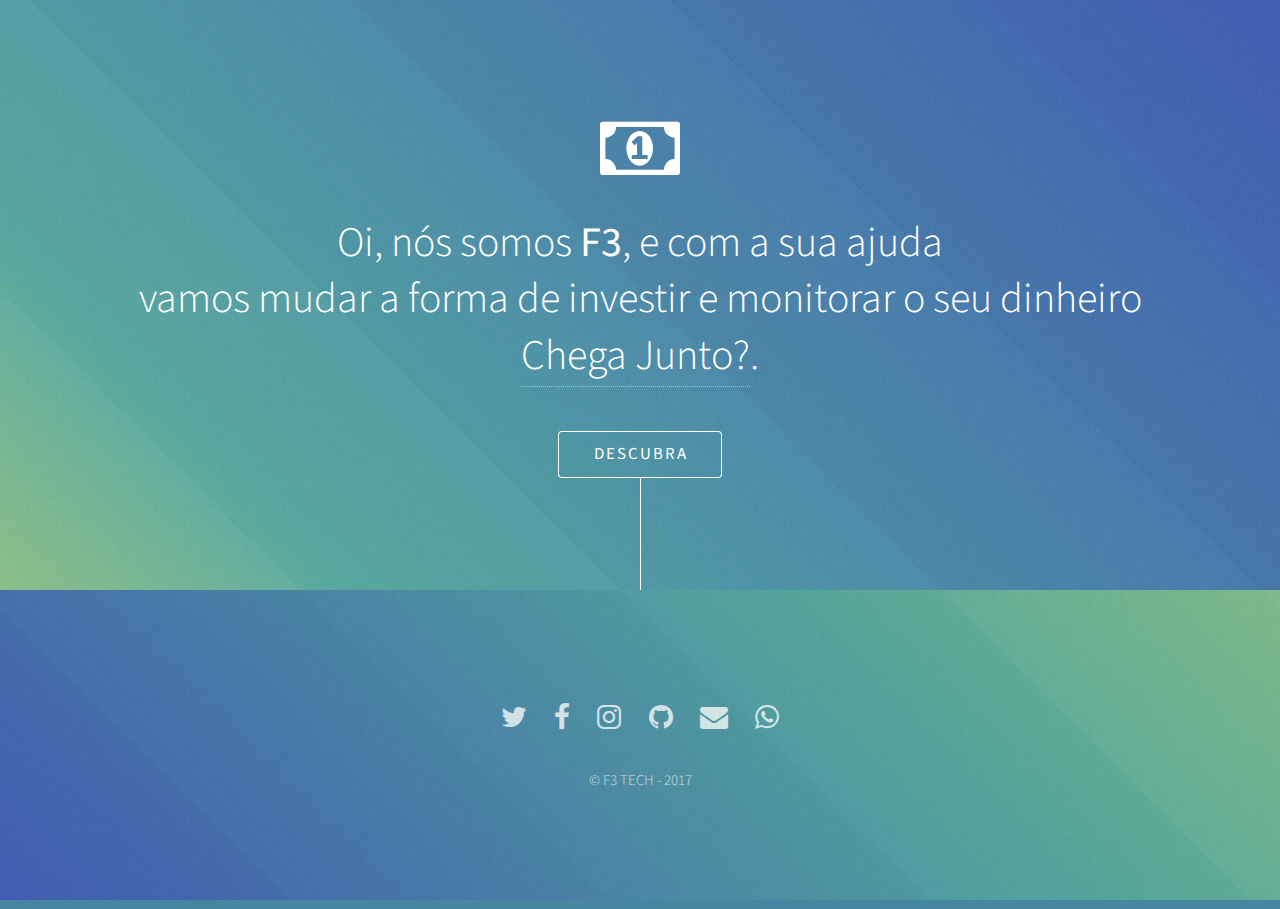
==== commit 6ab37c2a: "update infos" ====
--- a/index.html
+++ b/index.html
@@ -14,9 +14,9 @@
 		<!-- Header -->
 			<section id="header">
 				<div class="inner">
-					<span class="icon major fa-cloud"></span>
-					<h1>Oi, nós somos a<strong>F3</strong>, e com a sua ajuda<br />
-					vamos mudar a forma de investir e a forma como controlamos o nosso dinheiro <a href="http://apoia.se/ftrestech">Chega Junto?</a>.</h1>
+					<span class="icon major fa-money"></span>
+					<h1>Oi, nós somos <strong>F3</strong>, e com a sua ajuda<br />
+					vamos mudar a forma de investir e monitorar o seu dinheiro<br /><a href="http://apoia.se/ftrestech">Chega Junto?</a>.</h1>
 					<ul class="actions">
 						<li><a href="#one" class="button scrolly">Descubra</a></li>
 					</ul>
@@ -446,9 +446,10 @@
 					<li><a href="https://instagram.com/ftrestech" class="icon alt fa-instagram"><span class="label">Instagram</span></a></li>
 					<li><a href="https://github.com/ftrestech" class="icon alt fa-github"><span class="label">GitHub</span></a></li>
 					<li><a href="mailto:ftrestech@gmail.com" class="icon alt fa-envelope"><span class="label">Email</span></a></li>
+					<li><a href="https://chat.whatsapp.com/1tzYE5561dTGA0ctIWr5km" class="icon alt fa-whatsapp"><span class="label">Whatsapp</span></a></li>
 				</ul>
 				<ul class="copyright">
-					<li>&copy; F3 TECH</li>
+					<li>&copy; F3 TECH - 2017</li>
 				</ul>
 			</section>
 
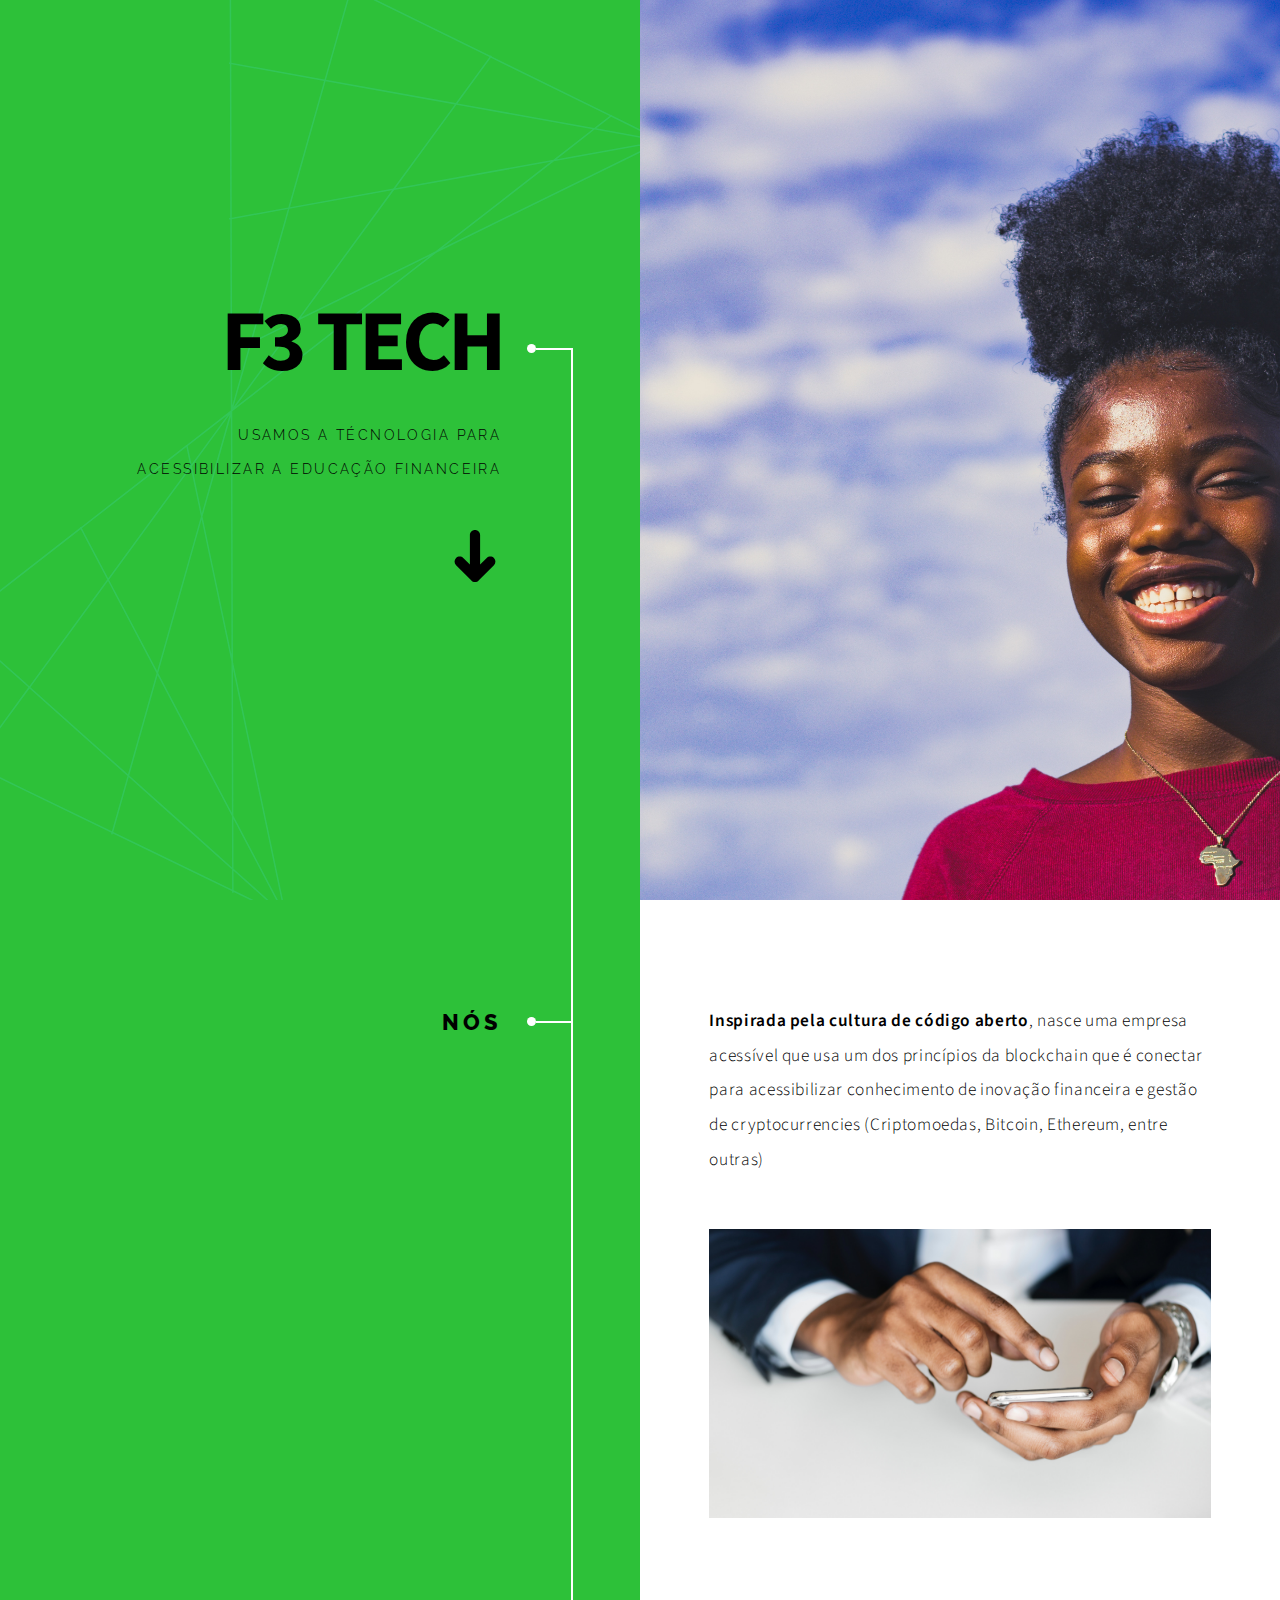
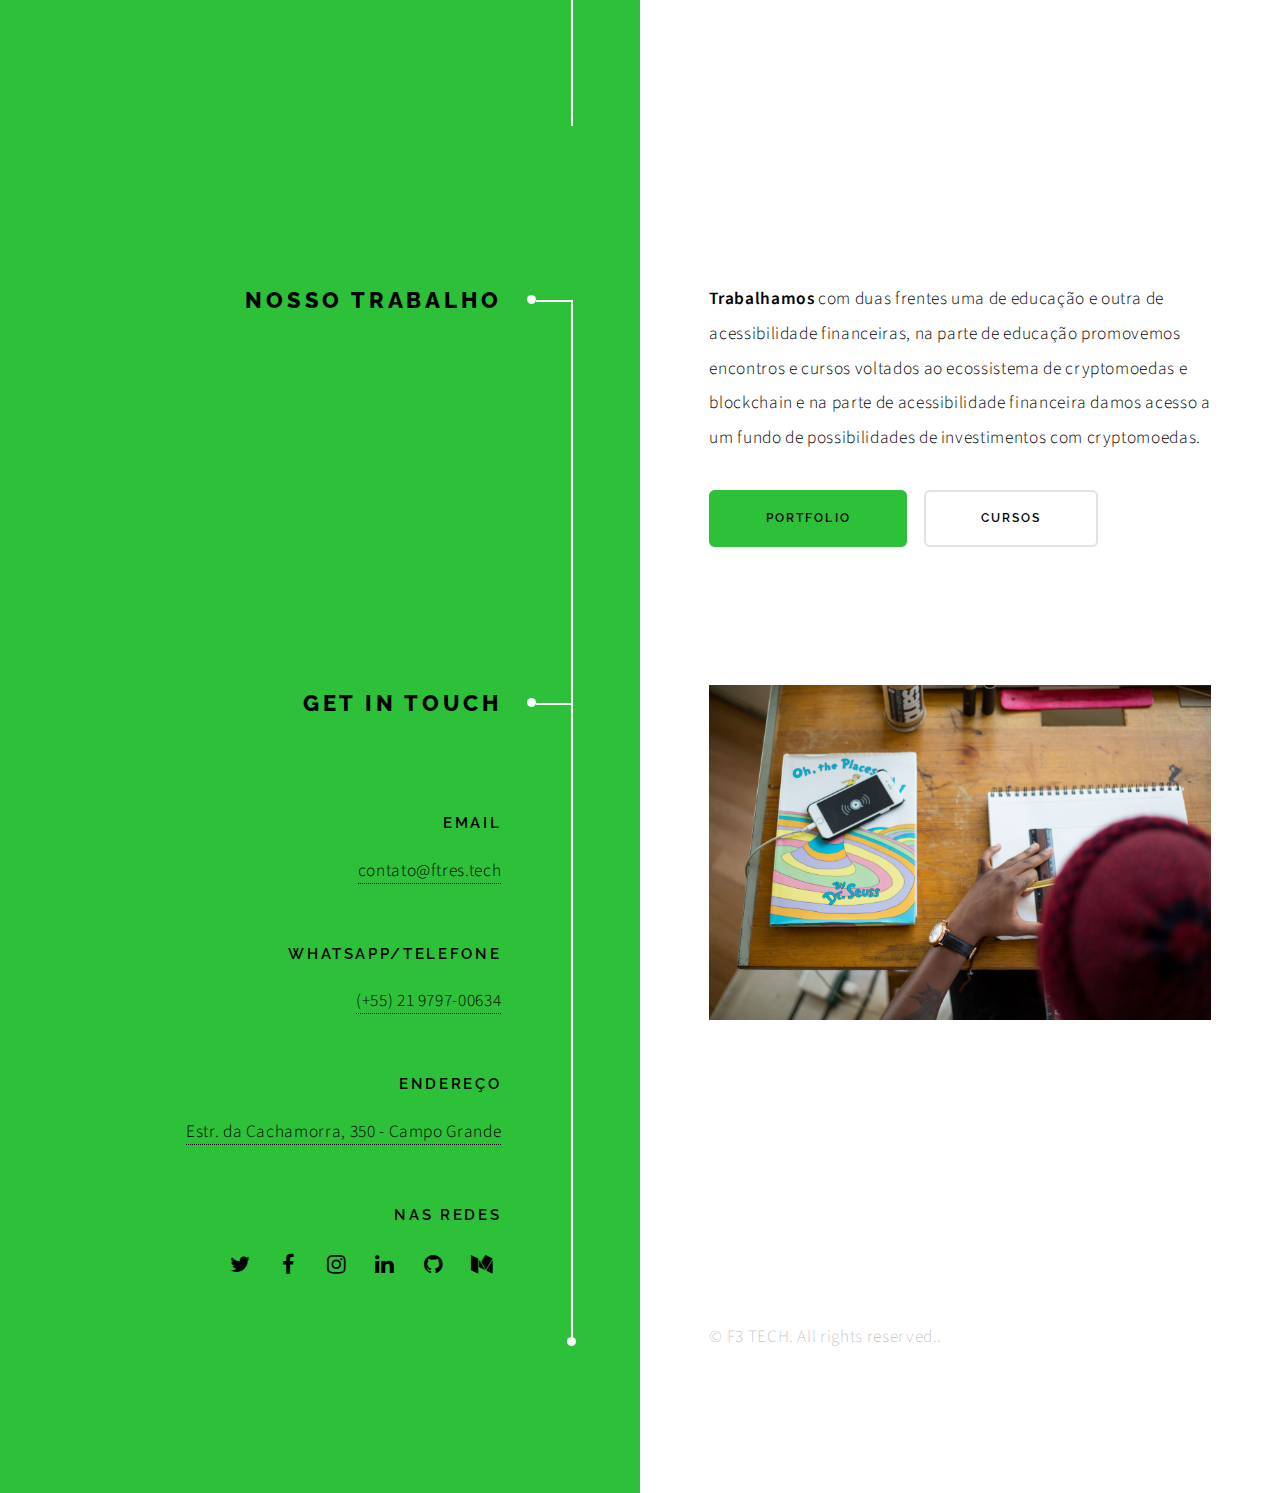
==== commit 1df0d3d2: "landingpage 2019 - version 0.1 - theta test" ====
--- a/index.html
+++ b/index.html
@@ -1,464 +1,491 @@
 <!DOCTYPE HTML>
+<!--
+	Paradigm Shift by HTML5 UP
+	html5up.net | @ajlkn
+	Free for personal and commercial use under the CCA 3.0 license (html5up.net/license)
+-->
 <html>
 	<head>
-		<title>F3 TECH -  Investimento com Propósito</title>
+		<title>F3 TECH é Acessivel</title>
 		<meta charset="utf-8" />
-		<meta name="viewport" content="width=device-width, initial-scale=1" />
-		<!--[if lte IE 8]><script src="assets/js/ie/html5shiv.js"></script><![endif]-->
+		<meta name="viewport" content="width=device-width, initial-scale=1, user-scalable=no" />
+		<meta name="description" content="" />
+		<meta name="keywords" content="" />
 		<link rel="stylesheet" href="assets/css/main.css" />
-		<!--[if lte IE 8]><link rel="stylesheet" href="assets/css/ie8.css" /><![endif]-->
-		<!--[if lte IE 9]><link rel="stylesheet" href="assets/css/ie9.css" /><![endif]-->
+
+		<link rel="apple-touch-icon" sizes="57x57" href="images/apple-icon-57x57.png">
+		<link rel="apple-touch-icon" sizes="60x60" href="images/apple-icon-60x60.png">
+		<link rel="apple-touch-icon" sizes="72x72" href="images/apple-icon-72x72.png">
+		<link rel="apple-touch-icon" sizes="76x76" href="images/apple-icon-76x76.png">
+		<link rel="apple-touch-icon" sizes="114x114" href="images/apple-icon-114x114.png">
+		<link rel="apple-touch-icon" sizes="120x120" href="images/apple-icon-120x120.png">
+		<link rel="apple-touch-icon" sizes="144x144" href="images/apple-icon-144x144.png">
+		<link rel="apple-touch-icon" sizes="152x152" href="images/apple-icon-152x152.png">
+		<link rel="apple-touch-icon" sizes="180x180" href="images/apple-icon-180x180.png">
+		<link rel="icon" type="image/png" sizes="192x192"  href="images/android-icon-192x192.png">
+		<link rel="icon" type="image/png" sizes="32x32" href="images/favicon-32x32.png">
+		<link rel="icon" type="image/png" sizes="96x96" href="images/favicon-96x96.png">
+		<link rel="icon" type="image/png" sizes="16x16" href="images/favicon-16x16.png">
+		<link rel="manifest" href="/manifest.json">
+		<meta name="msapplication-TileColor" content="#ffffff">
+		<meta name="msapplication-TileImage" content="images/ms-icon-144x144.png">
+		<meta name="theme-color" content="#ffffff">
 	</head>
-	<body>
-
-		<!-- Header -->
-			<section id="header">
-				<div class="inner">
-					<span class="icon major fa-money"></span>
-					<h1>Oi, nós somos <strong>F3</strong>, e com a sua ajuda<br />
-					vamos mudar a forma de investir e monitorar o seu dinheiro<br /><a href="http://apoia.se/ftrestech">Chega Junto?</a>.</h1>
-					<ul class="actions">
-						<li><a href="#one" class="button scrolly">Descubra</a></li>
-					</ul>
-				</div>
-			</section>
-
-		<!-- One -->
-			<!-- <section id="one" class="main style1">
-				<div class="container">
-					<div class="row 150%">
-						<div class="6u 12u$(medium)">
-							<header class="major">
-								<h2>Lorem ipsum dolor adipiscing<br />
-								amet dolor consequat</h2>
-							</header>
-							<p>Adipiscing a commodo ante nunc accumsan et interdum mi ante adipiscing. A nunc lobortis non nisl amet vis sed volutpat aclacus nascetur ac non. Lorem curae et ante amet sapien sed tempus adipiscing id accumsan.</p>
-						</div>
-						<div class="6u$ 12u$(medium) important(medium)">
-							<span class="image fit"><img src="images/pic01.jpg" alt="" /></span>
-						</div>
-					</div>
-				</div>
-			</section> -->
-
-		<!-- Two -->
-			<!-- <section id="two" class="main style2">
-				<div class="container">
-					<div class="row 150%">
-						<div class="6u 12u$(medium)">
-							<ul class="major-icons">
-								<li><span class="icon style1 major fa-code"></span></li>
-								<li><span class="icon style2 major fa-bolt"></span></li>
-								<li><span class="icon style3 major fa-camera-retro"></span></li>
-								<li><span class="icon style4 major fa-cog"></span></li>
-								<li><span class="icon style5 major fa-desktop"></span></li>
-								<li><span class="icon style6 major fa-calendar"></span></li>
+	<body class="is-preload">
+
+		<!-- Wrapper -->
+			<div id="wrapper">
+
+				<!-- Intro -->
+					<section class="intro">
+						<header>
+							<h1>F3 TECH</h1>
+							<p>Usamos a técnologia para acessibilizar a educação financeira</p>
+							<ul class="actions">
+								<li><a href="#first" class="arrow scrolly"><span class="label">Next</span></a></li>
 							</ul>
-						</div>
-						<div class="6u$ 12u$(medium)">
-							<header class="major">
-								<h2>Lorem ipsum dolor adipiscing<br />
-								amet dolor consequat</h2>
-							</header>
-							<p>Adipiscing a commodo ante nunc accumsan interdum mi ante adipiscing. A nunc lobortis non nisl amet vis volutpat aclacus nascetur ac non. Lorem curae eu ante amet sapien in tempus ac. Adipiscing id accumsan adipiscing ipsum.</p>
-							<p>Blandit faucibus proin. Ac aliquam integer adipiscing enim non praesent vis commodo nunc phasellus cubilia ac risus accumsan. Accumsan blandit. Lobortis phasellus non lobortis dit varius mi varius accumsan lobortis. Blandit ante aliquam lacinia lorem lobortis semper morbi col faucibus vitae integer placerat accumsan orci eu mi odio tempus adipiscing adipiscing adipiscing curae consequat feugiat etiam dolore.</p>
-							<p>Adipiscing a commodo ante nunc accumsan interdum mi ante adipiscing. A nunc lobortis non nisl amet vis volutpat aclacus nascetur ac non. Lorem curae eu ante amet sapien in tempus ac. Adipiscing id accumsan adipiscing ipsum.</p>
-						</div>
-					</div>
-				</div>
-			</section> -->
-
-		<!-- Three -->
-		<!-- 	<section id="three" class="main style1 special">
-				<div class="container">
-					<header class="major">
-						<h2>Adipiscing amet consequat</h2>
-					</header>
-					<p>Ante nunc accumsan et aclacus nascetur ac ante amet sapien sed.</p>
-					<div class="row 150%">
-						<div class="4u 12u$(medium)">
-							<span class="image fit"><img src="images/pic02.jpg" alt="" /></span>
-							<h3>Magna feugiat lorem</h3>
-							<p>Adipiscing a commodo ante nunc magna lorem et interdum mi ante nunc lobortis non amet vis sed volutpat et nascetur.</p>
+						</header>
+						<div class="content">
+							<span class="image fill" data-position="center"><img src="images/gallery/fulls/suad-kamardeen-760181-unsplash.jpg" alt="" /></span>
+						</div>
+					</section>
+
+				<!-- Section -->
+					<section id="first">
+						<header>
+							<h2>Nós</h2>
+						</header>
+						<div class="content">
+							<p><strong>Inspirada pela cultura de código aberto</strong>, nasce uma empresa acessível que usa um dos princípios da blockchain que é conectar para acessibilizar conhecimento de inovação financeira e gestão de cryptocurrencies (Criptomoedas, Bitcoin, Ethereum, entre outras)</p>
+							<span class="image main"><img src="images/gallery/fulls/rawpixel-597438-unsplash.jpg" alt="" /></span>
+						</div>
+					</section>
+
+				<!-- Section -->
+					<section>
+						<!-- <header>
+							<h2>Feugiat consequat tempus ultrices</h2>
+						</header>
+						<div class="content">
+							<p><strong>Etiam tristique libero</strong> eu nibh porttitor amet fermentum. Nullam venenatis erat id vehicula ultrices sed ultricies condimentum.</p>
+							<ul class="feature-icons">
+								<li class="icon fa-laptop">Consequat tempus</li>
+								<li class="icon fa-bolt">Etiam adipiscing</li>
+								<li class="icon fa-signal">Libero nullam</li>
+								<li class="icon fa-gear">Blandit condimentum</li>
+								<li class="icon fa-map-marker">Lorem ipsum dolor</li>
+								<li class="icon fa-code">Nibh amet venenatis</li>
+							</ul>
+							<p>Vehicula ultrices sed ultricies condimentum. Magna sed etiam consequat, et lorem adipiscing sed nulla. Volutpat nisl et tempus et dolor libero, feugiat magna tempus, sed et lorem adipiscing.</p>
+						</div> -->
+					</section>
+
+				<!-- Section -->
+					<section>
+						<!-- <header>
+							<h2>Ultrices erat magna sed condimentum</h2>
+						</header> -->
+						<div class="content">
+							<!-- <p><strong>Integer mollis egestas</strong> nam maximus erat id euismod egestas. Pellentesque sapien ac quam. Lorem ipsum dolor sit nullam.</p> -->
+
+							<!-- Section -->
+								<!-- <section>
+									<header>
+										<h3>Erat aliquam</h3>
+										<p>Vehicula ultrices dolor amet ultricies et condimentum. Magna sed etiam consequat, et lorem adipiscing sed dolor sit amet, consectetur amet do eiusmod tempor incididunt  ipsum suspendisse ultrices gravida.</p>
+									</header>
+									<div class="content">
+										<div class="gallery">
+											<a href="images/gallery/fulls/01.jpg" class="landscape"><img src="images/gallery/thumbs/01.jpg" alt="" /></a>
+											<a href="images/gallery/fulls/02.jpg"><img src="images/gallery/thumbs/02.jpg" alt="" /></a>
+											<a href="images/gallery/fulls/03.jpg"><img src="images/gallery/thumbs/03.jpg" alt="" /></a>
+											<a href="images/gallery/fulls/04.jpg" class="landscape"><img src="images/gallery/thumbs/04.jpg" alt="" /></a>
+										</div>
+									</div>
+								</section> -->
+
+							<!-- Section -->
+								<!-- <section>
+									<header>
+										<h3>Nisl consequat</h3>
+										<p>Aenean ornare velit lacus, ac varius enim ullamcorper eu. Proin aliquam sed facilisis ante interdum congue. Integer mollis, nisl amet convallis, porttitor magna ullamcorper, amet mauris. Ut magna finibus nisi nec lacinia ipsum maximus.</p>
+									</header>
+									<div class="content">
+										<div class="gallery">
+											<a href="images/gallery/fulls/05.jpg" class="landscape"><img src="images/gallery/thumbs/05.jpg" alt="" /></a>
+											<a href="images/gallery/fulls/06.jpg"><img src="images/gallery/thumbs/06.jpg" alt="" /></a>
+											<a href="images/gallery/fulls/07.jpg"><img src="images/gallery/thumbs/07.jpg" alt="" /></a>
+										</div>
+									</div>
+								</section> -->
+
+							<!-- Section -->
+								<!-- <section>
+									<header>
+										<h3>Lorem gravida</h3>
+										<p>Proin aliquam facilisis ante interdum. Sed nulla amet lorem feugiat tempus aenean ornare velit lacus, ac varius sed enim lorem ullamcorper dolore.  ac varius enim lorem ullamcorper dolore. Proin aliquam facilisis.</p>
+									</header>
+									<div class="content">
+										<div class="gallery">
+											<a href="images/gallery/fulls/08.jpg" class="portrait"><img src="images/gallery/thumbs/08.jpg" alt="" /></a>
+											<a href="images/gallery/fulls/09.jpg" class="portrait"><img src="images/gallery/thumbs/09.jpg" alt="" /></a>
+											<a href="images/gallery/fulls/10.jpg" class="landscape"><img src="images/gallery/thumbs/10.jpg" alt="" /></a>
+										</div>
+									</div>
+								</section> -->
+
+						</div>
+					</section>
+
+				<!-- Section -->
+					<section>
+						<header>
+							<h2>Nosso Trabalho</h2>
+						</header>
+						<div class="content">
+							<p><strong>Trabalhamos</strong>  com duas frentes uma de educação e outra de acessibilidade financeiras, na parte de educação promovemos encontros e cursos voltados ao ecossistema de cryptomoedas e blockchain e na parte de acessibilidade financeira damos acesso a um fundo de possibilidades de investimentos com cryptomoedas.</p>
 							<ul class="actions">
-								<li><a href="#" class="button">More</a></li>
+								<li><a href="#" class="button primary large">Portfolio</a></li>
+								<li><a href="#" class="button large">Cursos</a></li>
 							</ul>
 						</div>
-						<div class="4u 12u$(medium)">
-							<span class="image fit"><img src="images/pic03.jpg" alt="" /></span>
-							<h3>Magna feugiat lorem</h3>
-							<p>Adipiscing a commodo ante nunc magna lorem et interdum mi ante nunc lobortis non amet vis sed volutpat et nascetur.</p>
-							<ul class="actions">
-								<li><a href="#" class="button">More</a></li>
+					</section>
+
+				<!-- Elements -->
+				<!--
+					<section>
+						<header>
+							<h2>Elements</h2>
+						</header>
+						<div class="content">
+
+							<section>
+								<header>
+									<h3>Text</h3>
+								</header>
+								<div class="content">
+									<p>This is <b>bold</b> and this is <strong>strong</strong>. This is <i>italic</i> and this is <em>emphasized</em>.
+									This is <sup>superscript</sup> text and this is <sub>subscript</sub> text.
+									This is <u>underlined</u> and this is code: <code>for (;;) { ... }</code>. Finally, <a href="#">this is a link</a>.</p>
+									<hr />
+									<h2>Heading Level 2</h2>
+									<h3>Heading Level 3</h3>
+									<h4>Heading Level 4</h4>
+									<h5>Heading Level 5</h5>
+									<hr />
+									<h5>Blockquote</h5>
+									<blockquote>Fringilla nisl. Donec accumsan interdum nisi, quis tincidunt felis sagittis eget tempus euismod. Vestibulum ante ipsum primis in faucibus vestibulum. Blandit adipiscing eu felis iaculis volutpat ac adipiscing accumsan faucibus. Vestibulum ante ipsum primis in faucibus lorem ipsum dolor sit amet nullam adipiscing eu felis.</blockquote>
+									<h5>Preformatted</h5>
+									<pre><code>i = 0;
+
+while (!deck.isInOrder()) {
+  print 'Iteration ' + i;
+  deck.shuffle();
+  i++;
+}
+
+print 'Sorted in ' + i + ' iterations.';</code></pre>
+								</div>
+							</section>
+
+							<section>
+								<header>
+									<h3>Lists</h3>
+								</header>
+								<div class="content">
+
+									<h4>Unordered</h4>
+									<ul>
+										<li>Dolor pulvinar etiam.</li>
+										<li>Sagittis adipiscing.</li>
+										<li>Felis enim feugiat.</li>
+									</ul>
+
+									<h4>Alternate</h4>
+									<ul class="alt">
+										<li>Dolor pulvinar etiam.</li>
+										<li>Sagittis adipiscing.</li>
+										<li>Felis enim feugiat.</li>
+									</ul>
+
+									<h4>Ordered</h4>
+									<ol>
+										<li>Dolor pulvinar etiam.</li>
+										<li>Etiam vel felis viverra.</li>
+										<li>Felis enim feugiat.</li>
+										<li>Dolor pulvinar etiam.</li>
+										<li>Etiam vel felis lorem.</li>
+										<li>Felis enim et feugiat.</li>
+									</ol>
+									<h4>Icons</h4>
+									<ul class="icons">
+										<li><a href="#" class="icon fa-twitter"><span class="label">Twitter</span></a></li>
+										<li><a href="#" class="icon fa-facebook"><span class="label">Facebook</span></a></li>
+										<li><a href="#" class="icon fa-instagram"><span class="label">Instagram</span></a></li>
+										<li><a href="#" class="icon fa-github"><span class="label">Github</span></a></li>
+									</ul>
+
+									<h4>Actions</h4>
+									<ul class="actions">
+										<li><a href="#" class="button primary">Default</a></li>
+										<li><a href="#" class="button">Default</a></li>
+									</ul>
+									<ul class="actions stacked">
+										<li><a href="#" class="button primary">Default</a></li>
+										<li><a href="#" class="button">Default</a></li>
+									</ul>
+								</div>
+							</section>
+
+							<section>
+								<header>
+									<h3>Table</h3>
+								</header>
+								<div class="content">
+									<h4>Default</h4>
+									<div class="table-wrapper">
+										<table>
+											<thead>
+												<tr>
+													<th>Name</th>
+													<th>Description</th>
+													<th>Price</th>
+												</tr>
+											</thead>
+											<tbody>
+												<tr>
+													<td>Item One</td>
+													<td>Ante turpis integer aliquet porttitor.</td>
+													<td>29.99</td>
+												</tr>
+												<tr>
+													<td>Item Two</td>
+													<td>Vis ac commodo adipiscing arcu aliquet.</td>
+													<td>19.99</td>
+												</tr>
+												<tr>
+													<td>Item Three</td>
+													<td> Morbi faucibus arcu accumsan lorem.</td>
+													<td>29.99</td>
+												</tr>
+												<tr>
+													<td>Item Four</td>
+													<td>Vitae integer tempus condimentum.</td>
+													<td>19.99</td>
+												</tr>
+												<tr>
+													<td>Item Five</td>
+													<td>Ante turpis integer aliquet porttitor.</td>
+													<td>29.99</td>
+												</tr>
+											</tbody>
+											<tfoot>
+												<tr>
+													<td colspan="2"></td>
+													<td>100.00</td>
+												</tr>
+											</tfoot>
+										</table>
+									</div>
+
+									<h4>Alternate</h4>
+									<div class="table-wrapper">
+										<table class="alt">
+											<thead>
+												<tr>
+													<th>Name</th>
+													<th>Description</th>
+													<th>Price</th>
+												</tr>
+											</thead>
+											<tbody>
+												<tr>
+													<td>Item One</td>
+													<td>Ante turpis integer aliquet porttitor.</td>
+													<td>29.99</td>
+												</tr>
+												<tr>
+													<td>Item Two</td>
+													<td>Vis ac commodo adipiscing arcu aliquet.</td>
+													<td>19.99</td>
+												</tr>
+												<tr>
+													<td>Item Three</td>
+													<td> Morbi faucibus arcu accumsan lorem.</td>
+													<td>29.99</td>
+												</tr>
+												<tr>
+													<td>Item Four</td>
+													<td>Vitae integer tempus condimentum.</td>
+													<td>19.99</td>
+												</tr>
+												<tr>
+													<td>Item Five</td>
+													<td>Ante turpis integer aliquet porttitor.</td>
+													<td>29.99</td>
+												</tr>
+											</tbody>
+											<tfoot>
+												<tr>
+													<td colspan="2"></td>
+													<td>100.00</td>
+												</tr>
+											</tfoot>
+										</table>
+									</div>
+								</div>
+							</section>
+
+							<section>
+								<header>
+									<h3>Buttons</h3>
+								</header>
+								<div class="content">
+									<ul class="actions">
+										<li><a href="#" class="button primary">Primary</a></li>
+										<li><a href="#" class="button">Default</a></li>
+									</ul>
+									<ul class="actions">
+										<li><a href="#" class="button large">Large</a></li>
+										<li><a href="#" class="button">Default</a></li>
+										<li><a href="#" class="button small">Small</a></li>
+									</ul>
+									<ul class="actions">
+										<li><a href="#" class="button primary icon fa-download">Icon</a></li>
+										<li><a href="#" class="button icon fa-download">Icon</a></li>
+									</ul>
+									<ul class="actions">
+										<li><span class="button primary disabled">Disabled</span></li>
+										<li><span class="button disabled">Disabled</span></li>
+									</ul>
+								</div>
+							</section>
+
+							<section>
+								<header>
+									<h3>Form</h3>
+								</header>
+								<div class="content">
+									<form method="post" action="#">
+										<div class="fields">
+											<div class="field half">
+												<label for="demo-name">Name</label>
+												<input type="text" name="demo-name" id="demo-name" value="" placeholder="Jane Doe" />
+											</div>
+											<div class="field half">
+												<label for="demo-email">Email</label>
+												<input type="email" name="demo-email" id="demo-email" value="" placeholder="jane@untitled.tld" />
+											</div>
+											<div class="field">
+												<label for="demo-category">Category</label>
+												<select name="demo-category" id="demo-category">
+													<option value="">-</option>
+													<option value="1">Manufacturing</option>
+													<option value="1">Shipping</option>
+													<option value="1">Administration</option>
+													<option value="1">Human Resources</option>
+												</select>
+											</div>
+											<div class="field half">
+												<input type="radio" id="demo-priority-low" name="demo-priority" checked>
+												<label for="demo-priority-low">Low</label>
+											</div>
+											<div class="field half">
+												<input type="radio" id="demo-priority-high" name="demo-priority">
+												<label for="demo-priority-high">High</label>
+											</div>
+											<div class="field half">
+												<input type="checkbox" id="demo-copy" name="demo-copy">
+												<label for="demo-copy">Email me a copy</label>
+											</div>
+											<div class="field half">
+												<input type="checkbox" id="demo-human" name="demo-human" checked>
+												<label for="demo-human">Not a robot</label>
+											</div>
+											<div class="field">
+												<label for="demo-message">Message</label>
+												<textarea name="demo-message" id="demo-message" placeholder="Enter your message" rows="6"></textarea>
+											</div>
+										</div>
+										<ul class="actions">
+											<li><input type="submit" value="Send Message" class="primary" /></li>
+											<li><input type="reset" value="Reset" /></li>
+										</ul>
+									</form>
+								</div>
+							</section>
+
+						</div>
+					</section>
+				-->
+
+				<!-- Section -->
+					<section>
+						<header>
+							<h2>Get in touch</h2>
+						</header>
+						<div class="content">
+							<p><span class="image main"><img src="images/gallery/fulls/tamarcus-brown-131431-unsplash.jpg" alt="" /></span></p>
+						</div>
+						<!-- <div class="content">
+							<p><strong>Auctor commodo</strong> interdum et malesuada fames ac ante ipsum primis in faucibus. Pellentesque venenatis dolor imperdiet dolor mattis sagittis.</p>
+							<form>
+								<div class="fields">
+									<div class="field half">
+										<input type="text" name="name" id="name" placeholder="Name" />
+									</div>
+									<div class="field half">
+										<input type="email" name="email" id="email" placeholder="Email" />
+									</div>
+									<div class="field">
+										<textarea name="message" id="message" placeholder="Message" rows="7"></textarea>
+									</div>
+								</div>
+								<ul class="actions">
+									<li><input type="submit" value="Send Message" class="button primary" /></li>
+								</ul>
+							</form>
+						</div> -->
+						<footer>
+							<ul class="items">
+								<li>
+									<h3>Email</h3>
+									<a href="mailto:contato@ftres.tech">contato@ftres.tech</a>
+								</li>
+								<li>
+									<h3>Whatsapp/Telefone</h3>
+									<a href="+5521979700634">(+55) 21 9797-00634</a>
+								</li>
+								<li>
+									<h3>Endereço</h3>
+									<span><a href="https://www.google.com/search?client=firefox-b-ab&q=estrada+da+cachamorra+350#">Estr. da Cachamorra, 350 - Campo Grande</a></span>
+								</li>
+								<li>
+									<h3>Nas Redes</h3>
+									<ul class="icons">
+										<li><a href="https://twitter.com/ftrestech" class="icon fa-twitter"><span class="label">Twitter</span></a></li>
+										<li><a href="https://fb.com/ftrestec" class="icon fa-facebook"><span class="label">Facebook</span></a></li>
+										<li><a href="https://instagram.com/ftrestech" class="icon fa-instagram"><span class="label">Instagram</span></a></li>
+										<li><a href="https://www.linkedin.com/company/ftrestech/about/" class="icon fa-linkedin"><span class="label">LinkedIn</span></a></li>
+										<li><a href="https://github.com/f3tech" class="icon fa-github"><span class="label">GitHub</span></a></li>
+										<li><a href="https://medium.com/@ftrestech" class="icon fa-medium"><span class="label">Medium</span></a></li>
+									</ul>
+								</li>
 							</ul>
-						</div>
-						<div class="4u$ 12u$(medium)">
-							<span class="image fit"><img src="images/pic04.jpg" alt="" /></span>
-							<h3>Magna feugiat lorem</h3>
-							<p>Adipiscing a commodo ante nunc magna lorem et interdum mi ante nunc lobortis non amet vis sed volutpat et nascetur.</p>
-							<ul class="actions">
-								<li><a href="#" class="button">More</a></li>
-							</ul>
-						</div>
-					</div>
-				</div>
-			</section> -->
-
-		<!-- Four -->
-<!-- 			<section id="four" class="main style2 special">
-				<div class="container">
-					<header class="major">
-						<h2>Ipsum feugiat consequat?</h2>
-					</header>
-					<p>Sed lacus nascetur ac ante amet sapien.</p>
-					<ul class="actions uniform">
-						<li><a href="#" class="button special">Sign Up</a></li>
-						<li><a href="#" class="button">Learn More</a></li>
-					</ul>
-				</div>
-			</section> -->
-
-		<!-- Five -->
-		<!--
-			<section id="five" class="main style1">
-				<div class="container">
-					<header class="major special">
-						<h2>Elements</h2>
-					</header>
-
-					<section>
-						<h4>Text</h4>
-						<p>This is <b>bold</b> and this is <strong>strong</strong>. This is <i>italic</i> and this is <em>emphasized</em>.
-						This is <sup>superscript</sup> text and this is <sub>subscript</sub> text.
-						This is <u>underlined</u> and this is code: <code>for (;;) { ... }</code>. Finally, <a href="#">this is a link</a>.</p>
-						<hr />
-						<header>
-							<h4>Heading with a Subtitle</h4>
-							<p>Lorem ipsum dolor sit amet nullam id egestas urna aliquam</p>
-						</header>
-						<p>Nunc lacinia ante nunc ac lobortis. Interdum adipiscing gravida odio porttitor sem non mi integer non faucibus ornare mi ut ante amet placerat aliquet. Volutpat eu sed ante lacinia sapien lorem accumsan varius montes viverra nibh in adipiscing blandit tempus accumsan.</p>
-						<header>
-							<h5>Heading with a Subtitle</h5>
-							<p>Lorem ipsum dolor sit amet nullam id egestas urna aliquam</p>
-						</header>
-						<p>Nunc lacinia ante nunc ac lobortis. Interdum adipiscing gravida odio porttitor sem non mi integer non faucibus ornare mi ut ante amet placerat aliquet. Volutpat eu sed ante lacinia sapien lorem accumsan varius montes viverra nibh in adipiscing blandit tempus accumsan.</p>
-						<hr />
-						<h2>Heading Level 2</h2>
-						<h3>Heading Level 3</h3>
-						<h4>Heading Level 4</h4>
-						<h5>Heading Level 5</h5>
-						<h6>Heading Level 6</h6>
-						<hr />
-						<h5>Blockquote</h5>
-						<blockquote>Fringilla nisl. Donec accumsan interdum nisi, quis tincidunt felis sagittis eget tempus euismod. Vestibulum ante ipsum primis in faucibus vestibulum. Blandit adipiscing eu felis iaculis volutpat ac adipiscing accumsan faucibus. Vestibulum ante ipsum primis in faucibus lorem ipsum dolor sit amet nullam adipiscing eu felis.</blockquote>
-						<h5>Preformatted</h5>
-						<pre><code>i = 0;
-
-while (!deck.isInOrder()) {
-print 'Iteration ' + i;
-deck.shuffle();
-i++;
-}
-
-print 'It took ' + i + ' iterations to sort the deck.';</code></pre>
-					</section>
-
-					<section>
-						<h4>Lists</h4>
-						<div class="row">
-							<div class="6u 12u$(medium)">
-								<h5>Unordered</h5>
-								<ul>
-									<li>Dolor pulvinar etiam.</li>
-									<li>Sagittis adipiscing.</li>
-									<li>Felis enim feugiat.</li>
-								</ul>
-								<h5>Alternate</h5>
-								<ul class="alt">
-									<li>Dolor pulvinar etiam.</li>
-									<li>Sagittis adipiscing.</li>
-									<li>Felis enim feugiat.</li>
-								</ul>
-							</div>
-							<div class="6u$ 12u$(medium)">
-								<h5>Ordered</h5>
-								<ol>
-									<li>Dolor pulvinar etiam.</li>
-									<li>Etiam vel felis viverra.</li>
-									<li>Felis enim feugiat.</li>
-									<li>Dolor pulvinar etiam.</li>
-									<li>Etiam vel felis lorem.</li>
-									<li>Felis enim et feugiat.</li>
-								</ol>
-								<h5>Icons</h5>
-								<ul class="icons">
-									<li><a href="#" class="icon fa-twitter"><span class="label">Twitter</span></a></li>
-									<li><a href="#" class="icon fa-facebook"><span class="label">Facebook</span></a></li>
-									<li><a href="#" class="icon fa-instagram"><span class="label">Instagram</span></a></li>
-									<li><a href="#" class="icon fa-github"><span class="label">Github</span></a></li>
-								</ul>
-							</div>
-						</div>
-						<h5>Actions</h5>
-						<div class="row">
-							<div class="6u 12u$(medium)">
-								<ul class="actions">
-									<li><a href="#" class="button special">Default</a></li>
-									<li><a href="#" class="button">Default</a></li>
-								</ul>
-								<ul class="actions small">
-									<li><a href="#" class="button special small">Small</a></li>
-									<li><a href="#" class="button small">Small</a></li>
-								</ul>
-								<ul class="actions vertical">
-									<li><a href="#" class="button special">Default</a></li>
-									<li><a href="#" class="button">Default</a></li>
-								</ul>
-								<ul class="actions vertical small">
-									<li><a href="#" class="button special small">Small</a></li>
-									<li><a href="#" class="button small">Small</a></li>
-								</ul>
-							</div>
-							<div class="6u 12u$(medium)">
-								<ul class="actions vertical">
-									<li><a href="#" class="button special fit">Default</a></li>
-									<li><a href="#" class="button fit">Default</a></li>
-								</ul>
-								<ul class="actions vertical small">
-									<li><a href="#" class="button special small fit">Small</a></li>
-									<li><a href="#" class="button small fit">Small</a></li>
-								</ul>
-							</div>
-						</div>
-					</section>
-
-					<section>
-						<h4>Table</h4>
-						<h5>Default</h5>
-						<div class="table-wrapper">
-							<table>
-								<thead>
-									<tr>
-										<th>Name</th>
-										<th>Description</th>
-										<th>Price</th>
-									</tr>
-								</thead>
-								<tbody>
-									<tr>
-										<td>Item One</td>
-										<td>Ante turpis integer aliquet porttitor.</td>
-										<td>29.99</td>
-									</tr>
-									<tr>
-										<td>Item Two</td>
-										<td>Vis ac commodo adipiscing arcu aliquet.</td>
-										<td>19.99</td>
-									</tr>
-									<tr>
-										<td>Item Three</td>
-										<td> Morbi faucibus arcu accumsan lorem.</td>
-										<td>29.99</td>
-									</tr>
-									<tr>
-										<td>Item Four</td>
-										<td>Vitae integer tempus condimentum.</td>
-										<td>19.99</td>
-									</tr>
-									<tr>
-										<td>Item Five</td>
-										<td>Ante turpis integer aliquet porttitor.</td>
-										<td>29.99</td>
-									</tr>
-								</tbody>
-								<tfoot>
-									<tr>
-										<td colspan="2"></td>
-										<td>100.00</td>
-									</tr>
-								</tfoot>
-							</table>
-						</div>
-
-						<h5>Alternate</h5>
-						<div class="table-wrapper">
-							<table class="alt">
-								<thead>
-									<tr>
-										<th>Name</th>
-										<th>Description</th>
-										<th>Price</th>
-									</tr>
-								</thead>
-								<tbody>
-									<tr>
-										<td>Item One</td>
-										<td>Ante turpis integer aliquet porttitor.</td>
-										<td>29.99</td>
-									</tr>
-									<tr>
-										<td>Item Two</td>
-										<td>Vis ac commodo adipiscing arcu aliquet.</td>
-										<td>19.99</td>
-									</tr>
-									<tr>
-										<td>Item Three</td>
-										<td> Morbi faucibus arcu accumsan lorem.</td>
-										<td>29.99</td>
-									</tr>
-									<tr>
-										<td>Item Four</td>
-										<td>Vitae integer tempus condimentum.</td>
-										<td>19.99</td>
-									</tr>
-									<tr>
-										<td>Item Five</td>
-										<td>Ante turpis integer aliquet porttitor.</td>
-										<td>29.99</td>
-									</tr>
-								</tbody>
-								<tfoot>
-									<tr>
-										<td colspan="2"></td>
-										<td>100.00</td>
-									</tr>
-								</tfoot>
-							</table>
-						</div>
-					</section>
-
-					<section>
-						<h4>Buttons</h4>
-						<ul class="actions">
-							<li><a href="#" class="button special">Special</a></li>
-							<li><a href="#" class="button">Default</a></li>
-						</ul>
-						<ul class="actions">
-							<li><a href="#" class="button big">Big</a></li>
-							<li><a href="#" class="button">Default</a></li>
-							<li><a href="#" class="button small">Small</a></li>
-						</ul>
-						<ul class="actions fit">
-							<li><a href="#" class="button fit">Fit</a></li>
-							<li><a href="#" class="button special fit">Fit</a></li>
-							<li><a href="#" class="button fit">Fit</a></li>
-						</ul>
-						<ul class="actions fit small">
-							<li><a href="#" class="button special fit small">Fit + Small</a></li>
-							<li><a href="#" class="button fit small">Fit + Small</a></li>
-							<li><a href="#" class="button special fit small">Fit + Small</a></li>
-						</ul>
-						<ul class="actions">
-							<li><a href="#" class="button special icon fa-download">Icon</a></li>
-							<li><a href="#" class="button icon fa-download">Icon</a></li>
-						</ul>
-						<ul class="actions">
-							<li><span class="button special disabled">Disabled</span></li>
-							<li><span class="button disabled">Disabled</span></li>
-						</ul>
-					</section>
-
-					<section>
-						<h4>Form</h4>
-						<form method="post" action="#">
-							<div class="row uniform 50%">
-								<div class="6u 12u$(xsmall)">
-									<input type="text" name="demo-name" id="demo-name" value="" placeholder="Name" />
-								</div>
-								<div class="6u$ 12u$(xsmall)">
-									<input type="email" name="demo-email" id="demo-email" value="" placeholder="Email" />
-								</div>
-								<div class="12u$">
-									<div class="select-wrapper">
-										<select name="demo-category" id="demo-category">
-											<option value="">- Category -</option>
-											<option value="1">Manufacturing</option>
-											<option value="1">Shipping</option>
-											<option value="1">Administration</option>
-											<option value="1">Human Resources</option>
-										</select>
-									</div>
-								</div>
-								<div class="4u 12u$(small)">
-									<input type="radio" id="demo-priority-low" name="demo-priority" checked>
-									<label for="demo-priority-low">Low</label>
-								</div>
-								<div class="4u 12u$(small)">
-									<input type="radio" id="demo-priority-normal" name="demo-priority">
-									<label for="demo-priority-normal">Normal</label>
-								</div>
-								<div class="4u$ 12u$(small)">
-									<input type="radio" id="demo-priority-high" name="demo-priority">
-									<label for="demo-priority-high">High</label>
-								</div>
-								<div class="6u 12u$(small)">
-									<input type="checkbox" id="demo-copy" name="demo-copy">
-									<label for="demo-copy">Email me a copy</label>
-								</div>
-								<div class="6u$ 12u$(small)">
-									<input type="checkbox" id="demo-human" name="demo-human" checked>
-									<label for="demo-human">Not a robot</label>
-								</div>
-								<div class="12u$">
-									<textarea name="demo-message" id="demo-message" placeholder="Enter your message" rows="6"></textarea>
-								</div>
-								<div class="12u$">
-									<ul class="actions">
-										<li><input type="submit" value="Send Message" class="special" /></li>
-										<li><input type="reset" value="Reset" /></li>
-									</ul>
-								</div>
-							</div>
-						</form>
-					</section>
-
-					<section>
-						<h4>Image</h4>
-						<h5>Fit</h5>
-						<div class="box alt">
-							<div class="row uniform 50%">
-								<div class="12u"><span class="image fit"><img src="images/pic06.jpg" alt="" /></span></div>
-								<div class="4u"><span class="image fit"><img src="images/pic02.jpg" alt="" /></span></div>
-								<div class="4u"><span class="image fit"><img src="images/pic03.jpg" alt="" /></span></div>
-								<div class="4u"><span class="image fit"><img src="images/pic04.jpg" alt="" /></span></div>
-								<div class="4u"><span class="image fit"><img src="images/pic03.jpg" alt="" /></span></div>
-								<div class="4u"><span class="image fit"><img src="images/pic04.jpg" alt="" /></span></div>
-								<div class="4u"><span class="image fit"><img src="images/pic02.jpg" alt="" /></span></div>
-								<div class="4u"><span class="image fit"><img src="images/pic04.jpg" alt="" /></span></div>
-								<div class="4u"><span class="image fit"><img src="images/pic02.jpg" alt="" /></span></div>
-								<div class="4u"><span class="image fit"><img src="images/pic03.jpg" alt="" /></span></div>
-							</div>
-						</div>
-						<h5>Left &amp; Right</h5>
-						<p><span class="image left"><img src="images/pic05.jpg" alt="" /></span>Fringilla nisl. Donec accumsan interdum nisi, quis tincidunt felis sagittis eget. tempus euismod. Vestibulum ante ipsum primis in faucibus vestibulum. Blandit adipiscing eu felis iaculis volutpat ac adipiscing accumsan eu faucibus. Integer ac pellentesque praesent tincidunt felis sagittis eget. tempus euismod. Vestibulum ante ipsum primis in faucibus vestibulum. Blandit adipiscing eu felis iaculis volutpat ac adipiscing accumsan eu faucibus. Integer ac pellentesque praesent. Donec accumsan interdum nisi, quis tincidunt felis sagittis eget. tempus euismod. Vestibulum ante ipsum primis in faucibus vestibulum. Blandit adipiscing eu felis iaculis volutpat ac adipiscing accumsan eu faucibus. Integer ac pellentesque praesent tincidunt felis sagittis eget. tempus euismod. Vestibulum ante ipsum primis in faucibus vestibulum. Blandit adipiscing eu felis iaculis volutpat ac adipiscing accumsan eu faucibus. Integer ac pellentesque praesent. Blandit adipiscing eu felis iaculis volutpat ac adipiscing accumsan eu faucibus. Integer ac pellentesque praesent tincidunt felis sagittis eget. tempus euismod. Vestibulum ante ipsum primis in faucibus vestibulum. Blandit adipiscing eu felis iaculis volutpat ac adipiscing accumsan eu faucibus. Integer ac pellentesque praesent.</p>
-						<p><span class="image right"><img src="images/pic05.jpg" alt="" /></span>Fringilla nisl. Donec accumsan interdum nisi, quis tincidunt felis sagittis eget. tempus euismod. Vestibulum ante ipsum primis in faucibus vestibulum. Blandit adipiscing eu felis iaculis volutpat ac adipiscing accumsan eu faucibus. Integer ac pellentesque praesent tincidunt felis sagittis eget. tempus euismod. Vestibulum ante ipsum primis in faucibus vestibulum. Blandit adipiscing eu felis iaculis volutpat ac adipiscing accumsan eu faucibus. Integer ac pellentesque praesent. Donec accumsan interdum nisi, quis tincidunt felis sagittis eget. tempus euismod. Vestibulum ante ipsum primis in faucibus vestibulum. Blandit adipiscing eu felis iaculis volutpat ac adipiscing accumsan eu faucibus. Integer ac pellentesque praesent tincidunt felis sagittis eget. tempus euismod. Vestibulum ante ipsum primis in faucibus vestibulum. Blandit adipiscing eu felis iaculis volutpat ac adipiscing accumsan eu faucibus. Integer ac pellentesque praesent. Blandit adipiscing eu felis iaculis volutpat ac adipiscing accumsan eu faucibus. Integer ac pellentesque praesent tincidunt felis sagittis eget. tempus euismod. Vestibulum ante ipsum primis in faucibus vestibulum. Blandit adipiscing eu felis iaculis volutpat ac adipiscing accumsan eu faucibus. Integer ac pellentesque praesent.</p>
-					</section>
-
-				</div>
-			</section>
-		-->
-
-		<!-- Footer -->
-			<section id="footer">
-				<ul class="icons">
-					<li><a href="https://twitter.com/ftrestech" class="icon alt fa-twitter"><span class="label">Twitter</span></a></li>
-					<li><a href="#" class="icon alt fa-facebook"><span class="label">Facebook</span></a></li>
-					<li><a href="https://instagram.com/ftrestech" class="icon alt fa-instagram"><span class="label">Instagram</span></a></li>
-					<li><a href="https://github.com/ftrestech" class="icon alt fa-github"><span class="label">GitHub</span></a></li>
-					<li><a href="mailto:ftrestech@gmail.com" class="icon alt fa-envelope"><span class="label">Email</span></a></li>
-					<li><a href="https://chat.whatsapp.com/1tzYE5561dTGA0ctIWr5km" class="icon alt fa-whatsapp"><span class="label">Whatsapp</span></a></li>
-				</ul>
-				<ul class="copyright">
-					<li>&copy; F3 TECH - 2017</li>
-				</ul>
-			</section>
+						</footer>
+					</section>
+
+				<!-- Copyright -->
+					<div class="copyright">&copy; F3 TECH. All rights reserved.</a>.</div>
+
+			</div>
 
 		<!-- Scripts -->
 			<script src="assets/js/jquery.min.js"></script>
 			<script src="assets/js/jquery.scrolly.min.js"></script>
-			<script src="assets/js/skel.min.js"></script>
+			<script src="assets/js/browser.min.js"></script>
+			<script src="assets/js/breakpoints.min.js"></script>
 			<script src="assets/js/util.js"></script>
-			<!--[if lte IE 8]><script src="assets/js/ie/respond.min.js"></script><![endif]-->
 			<script src="assets/js/main.js"></script>
 
 	</body>
--- a/assets/css/main.css
+++ b/assets/css/main.css
@@ -1,1801 +1,113 @@
-@import url("font-awesome.min.css");
-@import url("https://fonts.googleapis.com/css?family=Source+Sans+Pro:300,300italic,400,400italic");
+@import url(font-awesome.min.css);
+@import url("https://fonts.googleapis.com/css?family=Source+Sans+Pro:300,600,700,300i,600i,700i|Raleway:600,800");
 
 /*
-	Photon by HTML5 UP
+	Paradigm Shift by HTML5 UP
 	html5up.net | @ajlkn
 	Free for personal and commercial use under the CCA 3.0 license (html5up.net/license)
 */
 
-/* Reset */
-
-	html, body, div, span, applet, object, iframe, h1, h2, h3, h4, h5, h6, p, blockquote, pre, a, abbr, acronym, address, big, cite, code, del, dfn, em, img, ins, kbd, q, s, samp, small, strike, strong, sub, sup, tt, var, b, u, i, center, dl, dt, dd, ol, ul, li, fieldset, form, label, legend, table, caption, tbody, tfoot, thead, tr, th, td, article, aside, canvas, details, embed, figure, figcaption, footer, header, hgroup, menu, nav, output, ruby, section, summary, time, mark, audio, video {
-		margin: 0;
-		padding: 0;
-		border: 0;
-		font-size: 100%;
-		font: inherit;
-		vertical-align: baseline;
-	}
-
-	article, aside, details, figcaption, figure, footer, header, hgroup, menu, nav, section {
-		display: block;
-	}
-
-	body {
-		line-height: 1;
-	}
-
-	ol, ul {
-		list-style: none;
-	}
-
-	blockquote, q {
-		quotes: none;
-	}
+html, body, div, span, applet, object,
+iframe, h1, h2, h3, h4, h5, h6, p, blockquote,
+pre, a, abbr, acronym, address, big, cite,
+code, del, dfn, em, img, ins, kbd, q, s, samp,
+small, strike, strong, sub, sup, tt, var, b,
+u, i, center, dl, dt, dd, ol, ul, li, fieldset,
+form, label, legend, table, caption, tbody,
+tfoot, thead, tr, th, td, article, aside,
+canvas, details, embed, figure, figcaption,
+footer, header, hgroup, menu, nav, output, ruby,
+section, summary, time, mark, audio, video {
+	margin: 0;
+	padding: 0;
+	border: 0;
+	font-size: 100%;
+	font: inherit;
+	vertical-align: baseline;}
+
+article, aside, details, figcaption, figure,
+footer, header, hgroup, menu, nav, section {
+	display: block;}
+
+body {
+	line-height: 1;
+}
+
+ol, ul {
+	list-style: none;
+}
+
+blockquote, q {
+	quotes: none;
+}
 
 	blockquote:before, blockquote:after, q:before, q:after {
 		content: '';
 		content: none;
 	}
 
-	table {
-		border-collapse: collapse;
-		border-spacing: 0;
+table {
+	border-collapse: collapse;
+	border-spacing: 0;
+}
+
+body {
+	-webkit-text-size-adjust: none;
+}
+
+mark {
+	background-color: transparent;
+	color: inherit;
+}
+
+input::-moz-focus-inner {
+	border: 0;
+	padding: 0;
+}
+
+input, select, textarea {
+	-moz-appearance: none;
+	-webkit-appearance: none;
+	-ms-appearance: none;
+	appearance: none;
+}
+
+/* Basic */
+
+	@-ms-viewport {
+		width: device-width;
 	}
 
 	body {
-		-webkit-text-size-adjust: none;
-	}
-
-/* Box Model */
+		-ms-overflow-style: scrollbar;
+	}
+
+	@media screen and (max-width: 480px) {
+
+		html, body {
+			min-width: 320px;
+		}
+
+	}
+
+	html {
+		box-sizing: border-box;
+	}
 
 	*, *:before, *:after {
-		-moz-box-sizing: border-box;
-		-webkit-box-sizing: border-box;
-		box-sizing: border-box;
-	}
-
-/* Containers */
-
-	.container {
-		margin-left: auto;
-		margin-right: auto;
-	}
-
-	.container.\31 25\25 {
-		width: 100%;
-		max-width: 75em;
-		min-width: 60em;
-	}
-
-	.container.\37 5\25 {
-		width: 45em;
-	}
-
-	.container.\35 0\25 {
-		width: 30em;
-	}
-
-	.container.\32 5\25 {
-		width: 15em;
-	}
-
-	.container {
-		width: 60em;
-	}
-
-	@media screen and (max-width: 1680px) {
-
-		.container.\31 25\25 {
-			width: 100%;
-			max-width: 75em;
-			min-width: 60em;
-		}
-
-		.container.\37 5\25 {
-			width: 45em;
-		}
-
-		.container.\35 0\25 {
-			width: 30em;
-		}
-
-		.container.\32 5\25 {
-			width: 15em;
-		}
-
-		.container {
-			width: 60em;
-		}
-
-	}
-
-	@media screen and (max-width: 1140px) {
-
-		.container.\31 25\25 {
-			width: 100%;
-			max-width: 112.5%;
-			min-width: 90%;
-		}
-
-		.container.\37 5\25 {
-			width: 67.5%;
-		}
-
-		.container.\35 0\25 {
-			width: 45%;
-		}
-
-		.container.\32 5\25 {
-			width: 22.5%;
-		}
-
-		.container {
-			width: 90%;
-		}
-
-	}
-
-	@media screen and (max-width: 980px) {
-
-		.container.\31 25\25 {
-			width: 100%;
-			max-width: 125%;
-			min-width: 100%;
-		}
-
-		.container.\37 5\25 {
-			width: 75%;
-		}
-
-		.container.\35 0\25 {
-			width: 50%;
-		}
-
-		.container.\32 5\25 {
-			width: 25%;
-		}
-
-		.container {
-			width: 100% !important;
-		}
-
-	}
-
-	@media screen and (max-width: 736px) {
-
-		.container.\31 25\25 {
-			width: 100%;
-			max-width: 125%;
-			min-width: 100%;
-		}
-
-		.container.\37 5\25 {
-			width: 75%;
-		}
-
-		.container.\35 0\25 {
-			width: 50%;
-		}
-
-		.container.\32 5\25 {
-			width: 25%;
-		}
-
-		.container {
-			width: 100% !important;
-		}
-
-	}
-
-	@media screen and (max-width: 480px) {
-
-		.container.\31 25\25 {
-			width: 100%;
-			max-width: 125%;
-			min-width: 100%;
-		}
-
-		.container.\37 5\25 {
-			width: 75%;
-		}
-
-		.container.\35 0\25 {
-			width: 50%;
-		}
-
-		.container.\32 5\25 {
-			width: 25%;
-		}
-
-		.container {
-			width: 100% !important;
-		}
-
-	}
-
-	@media screen and (max-width: 320px) {
-
-		.container.\31 25\25 {
-			width: 100%;
-			max-width: 125%;
-			min-width: 100%;
-		}
-
-		.container.\37 5\25 {
-			width: 75%;
-		}
-
-		.container.\35 0\25 {
-			width: 50%;
-		}
-
-		.container.\32 5\25 {
-			width: 25%;
-		}
-
-		.container {
-			width: 100% !important;
-		}
-
-	}
-
-/* Grid */
-
-	.row {
-		border-bottom: solid 1px transparent;
-		-moz-box-sizing: border-box;
-		-webkit-box-sizing: border-box;
-		box-sizing: border-box;
-	}
-
-	.row > * {
-		float: left;
-		-moz-box-sizing: border-box;
-		-webkit-box-sizing: border-box;
-		box-sizing: border-box;
-	}
-
-	.row:after, .row:before {
-		content: '';
-		display: block;
-		clear: both;
-		height: 0;
-	}
-
-	.row.uniform > * > :first-child {
-		margin-top: 0;
-	}
-
-	.row.uniform > * > :last-child {
-		margin-bottom: 0;
-	}
-
-	.row.\30 \25 > * {
-		padding: 0 0 0 0em;
-	}
-
-	.row.\30 \25 {
-		margin: 0 0 -1px 0em;
-	}
-
-	.row.uniform.\30 \25 > * {
-		padding: 0em 0 0 0em;
-	}
-
-	.row.uniform.\30 \25 {
-		margin: 0em 0 -1px 0em;
-	}
-
-	.row > * {
-		padding: 0 0 0 2em;
-	}
-
-	.row {
-		margin: 0 0 -1px -2em;
-	}
-
-	.row.uniform > * {
-		padding: 2em 0 0 2em;
-	}
-
-	.row.uniform {
-		margin: -2em 0 -1px -2em;
-	}
-
-	.row.\32 00\25 > * {
-		padding: 0 0 0 4em;
-	}
-
-	.row.\32 00\25 {
-		margin: 0 0 -1px -4em;
-	}
-
-	.row.uniform.\32 00\25 > * {
-		padding: 4em 0 0 4em;
-	}
-
-	.row.uniform.\32 00\25 {
-		margin: -4em 0 -1px -4em;
-	}
-
-	.row.\31 50\25 > * {
-		padding: 0 0 0 3em;
-	}
-
-	.row.\31 50\25 {
-		margin: 0 0 -1px -3em;
-	}
-
-	.row.uniform.\31 50\25 > * {
-		padding: 3em 0 0 3em;
-	}
-
-	.row.uniform.\31 50\25 {
-		margin: -3em 0 -1px -3em;
-	}
-
-	.row.\35 0\25 > * {
-		padding: 0 0 0 1em;
-	}
-
-	.row.\35 0\25 {
-		margin: 0 0 -1px -1em;
-	}
-
-	.row.uniform.\35 0\25 > * {
-		padding: 1em 0 0 1em;
-	}
-
-	.row.uniform.\35 0\25 {
-		margin: -1em 0 -1px -1em;
-	}
-
-	.row.\32 5\25 > * {
-		padding: 0 0 0 0.5em;
-	}
-
-	.row.\32 5\25 {
-		margin: 0 0 -1px -0.5em;
-	}
-
-	.row.uniform.\32 5\25 > * {
-		padding: 0.5em 0 0 0.5em;
-	}
-
-	.row.uniform.\32 5\25 {
-		margin: -0.5em 0 -1px -0.5em;
-	}
-
-	.\31 2u, .\31 2u\24 {
-		width: 100%;
-		clear: none;
-		margin-left: 0;
-	}
-
-	.\31 1u, .\31 1u\24 {
-		width: 91.6666666667%;
-		clear: none;
-		margin-left: 0;
-	}
-
-	.\31 0u, .\31 0u\24 {
-		width: 83.3333333333%;
-		clear: none;
-		margin-left: 0;
-	}
-
-	.\39 u, .\39 u\24 {
-		width: 75%;
-		clear: none;
-		margin-left: 0;
-	}
-
-	.\38 u, .\38 u\24 {
-		width: 66.6666666667%;
-		clear: none;
-		margin-left: 0;
-	}
-
-	.\37 u, .\37 u\24 {
-		width: 58.3333333333%;
-		clear: none;
-		margin-left: 0;
-	}
-
-	.\36 u, .\36 u\24 {
-		width: 50%;
-		clear: none;
-		margin-left: 0;
-	}
-
-	.\35 u, .\35 u\24 {
-		width: 41.6666666667%;
-		clear: none;
-		margin-left: 0;
-	}
-
-	.\34 u, .\34 u\24 {
-		width: 33.3333333333%;
-		clear: none;
-		margin-left: 0;
-	}
-
-	.\33 u, .\33 u\24 {
-		width: 25%;
-		clear: none;
-		margin-left: 0;
-	}
-
-	.\32 u, .\32 u\24 {
-		width: 16.6666666667%;
-		clear: none;
-		margin-left: 0;
-	}
-
-	.\31 u, .\31 u\24 {
-		width: 8.3333333333%;
-		clear: none;
-		margin-left: 0;
-	}
-
-	.\31 2u\24 + *,
-	.\31 1u\24 + *,
-	.\31 0u\24 + *,
-	.\39 u\24 + *,
-	.\38 u\24 + *,
-	.\37 u\24 + *,
-	.\36 u\24 + *,
-	.\35 u\24 + *,
-	.\34 u\24 + *,
-	.\33 u\24 + *,
-	.\32 u\24 + *,
-	.\31 u\24 + * {
-		clear: left;
-	}
-
-	.\-11u {
-		margin-left: 91.66667%;
-	}
-
-	.\-10u {
-		margin-left: 83.33333%;
-	}
-
-	.\-9u {
-		margin-left: 75%;
-	}
-
-	.\-8u {
-		margin-left: 66.66667%;
-	}
-
-	.\-7u {
-		margin-left: 58.33333%;
-	}
-
-	.\-6u {
-		margin-left: 50%;
-	}
-
-	.\-5u {
-		margin-left: 41.66667%;
-	}
-
-	.\-4u {
-		margin-left: 33.33333%;
-	}
-
-	.\-3u {
-		margin-left: 25%;
-	}
-
-	.\-2u {
-		margin-left: 16.66667%;
-	}
-
-	.\-1u {
-		margin-left: 8.33333%;
-	}
-
-	@media screen and (max-width: 1680px) {
-
-		.row > * {
-			padding: 0 0 0 2em;
-		}
-
-		.row {
-			margin: 0 0 -1px -2em;
-		}
-
-		.row.uniform > * {
-			padding: 2em 0 0 2em;
-		}
-
-		.row.uniform {
-			margin: -2em 0 -1px -2em;
-		}
-
-		.row.\32 00\25 > * {
-			padding: 0 0 0 4em;
-		}
-
-		.row.\32 00\25 {
-			margin: 0 0 -1px -4em;
-		}
-
-		.row.uniform.\32 00\25 > * {
-			padding: 4em 0 0 4em;
-		}
-
-		.row.uniform.\32 00\25 {
-			margin: -4em 0 -1px -4em;
-		}
-
-		.row.\31 50\25 > * {
-			padding: 0 0 0 3em;
-		}
-
-		.row.\31 50\25 {
-			margin: 0 0 -1px -3em;
-		}
-
-		.row.uniform.\31 50\25 > * {
-			padding: 3em 0 0 3em;
-		}
-
-		.row.uniform.\31 50\25 {
-			margin: -3em 0 -1px -3em;
-		}
-
-		.row.\35 0\25 > * {
-			padding: 0 0 0 1em;
-		}
-
-		.row.\35 0\25 {
-			margin: 0 0 -1px -1em;
-		}
-
-		.row.uniform.\35 0\25 > * {
-			padding: 1em 0 0 1em;
-		}
-
-		.row.uniform.\35 0\25 {
-			margin: -1em 0 -1px -1em;
-		}
-
-		.row.\32 5\25 > * {
-			padding: 0 0 0 0.5em;
-		}
-
-		.row.\32 5\25 {
-			margin: 0 0 -1px -0.5em;
-		}
-
-		.row.uniform.\32 5\25 > * {
-			padding: 0.5em 0 0 0.5em;
-		}
-
-		.row.uniform.\32 5\25 {
-			margin: -0.5em 0 -1px -0.5em;
-		}
-
-		.\31 2u\28xlarge\29, .\31 2u\24\28xlarge\29 {
-			width: 100%;
-			clear: none;
-			margin-left: 0;
-		}
-
-		.\31 1u\28xlarge\29, .\31 1u\24\28xlarge\29 {
-			width: 91.6666666667%;
-			clear: none;
-			margin-left: 0;
-		}
-
-		.\31 0u\28xlarge\29, .\31 0u\24\28xlarge\29 {
-			width: 83.3333333333%;
-			clear: none;
-			margin-left: 0;
-		}
-
-		.\39 u\28xlarge\29, .\39 u\24\28xlarge\29 {
-			width: 75%;
-			clear: none;
-			margin-left: 0;
-		}
-
-		.\38 u\28xlarge\29, .\38 u\24\28xlarge\29 {
-			width: 66.6666666667%;
-			clear: none;
-			margin-left: 0;
-		}
-
-		.\37 u\28xlarge\29, .\37 u\24\28xlarge\29 {
-			width: 58.3333333333%;
-			clear: none;
-			margin-left: 0;
-		}
-
-		.\36 u\28xlarge\29, .\36 u\24\28xlarge\29 {
-			width: 50%;
-			clear: none;
-			margin-left: 0;
-		}
-
-		.\35 u\28xlarge\29, .\35 u\24\28xlarge\29 {
-			width: 41.6666666667%;
-			clear: none;
-			margin-left: 0;
-		}
-
-		.\34 u\28xlarge\29, .\34 u\24\28xlarge\29 {
-			width: 33.3333333333%;
-			clear: none;
-			margin-left: 0;
-		}
-
-		.\33 u\28xlarge\29, .\33 u\24\28xlarge\29 {
-			width: 25%;
-			clear: none;
-			margin-left: 0;
-		}
-
-		.\32 u\28xlarge\29, .\32 u\24\28xlarge\29 {
-			width: 16.6666666667%;
-			clear: none;
-			margin-left: 0;
-		}
-
-		.\31 u\28xlarge\29, .\31 u\24\28xlarge\29 {
-			width: 8.3333333333%;
-			clear: none;
-			margin-left: 0;
-		}
-
-		.\31 2u\24\28xlarge\29 + *,
-		.\31 1u\24\28xlarge\29 + *,
-		.\31 0u\24\28xlarge\29 + *,
-		.\39 u\24\28xlarge\29 + *,
-		.\38 u\24\28xlarge\29 + *,
-		.\37 u\24\28xlarge\29 + *,
-		.\36 u\24\28xlarge\29 + *,
-		.\35 u\24\28xlarge\29 + *,
-		.\34 u\24\28xlarge\29 + *,
-		.\33 u\24\28xlarge\29 + *,
-		.\32 u\24\28xlarge\29 + *,
-		.\31 u\24\28xlarge\29 + * {
-			clear: left;
-		}
-
-		.\-11u\28xlarge\29 {
-			margin-left: 91.66667%;
-		}
-
-		.\-10u\28xlarge\29 {
-			margin-left: 83.33333%;
-		}
-
-		.\-9u\28xlarge\29 {
-			margin-left: 75%;
-		}
-
-		.\-8u\28xlarge\29 {
-			margin-left: 66.66667%;
-		}
-
-		.\-7u\28xlarge\29 {
-			margin-left: 58.33333%;
-		}
-
-		.\-6u\28xlarge\29 {
-			margin-left: 50%;
-		}
-
-		.\-5u\28xlarge\29 {
-			margin-left: 41.66667%;
-		}
-
-		.\-4u\28xlarge\29 {
-			margin-left: 33.33333%;
-		}
-
-		.\-3u\28xlarge\29 {
-			margin-left: 25%;
-		}
-
-		.\-2u\28xlarge\29 {
-			margin-left: 16.66667%;
-		}
-
-		.\-1u\28xlarge\29 {
-			margin-left: 8.33333%;
-		}
-
-	}
-
-	@media screen and (max-width: 1140px) {
-
-		.row > * {
-			padding: 0 0 0 1.5em;
-		}
-
-		.row {
-			margin: 0 0 -1px -1.5em;
-		}
-
-		.row.uniform > * {
-			padding: 1.5em 0 0 1.5em;
-		}
-
-		.row.uniform {
-			margin: -1.5em 0 -1px -1.5em;
-		}
-
-		.row.\32 00\25 > * {
-			padding: 0 0 0 3em;
-		}
-
-		.row.\32 00\25 {
-			margin: 0 0 -1px -3em;
-		}
-
-		.row.uniform.\32 00\25 > * {
-			padding: 3em 0 0 3em;
-		}
-
-		.row.uniform.\32 00\25 {
-			margin: -3em 0 -1px -3em;
-		}
-
-		.row.\31 50\25 > * {
-			padding: 0 0 0 2.25em;
-		}
-
-		.row.\31 50\25 {
-			margin: 0 0 -1px -2.25em;
-		}
-
-		.row.uniform.\31 50\25 > * {
-			padding: 2.25em 0 0 2.25em;
-		}
-
-		.row.uniform.\31 50\25 {
-			margin: -2.25em 0 -1px -2.25em;
-		}
-
-		.row.\35 0\25 > * {
-			padding: 0 0 0 0.75em;
-		}
-
-		.row.\35 0\25 {
-			margin: 0 0 -1px -0.75em;
-		}
-
-		.row.uniform.\35 0\25 > * {
-			padding: 0.75em 0 0 0.75em;
-		}
-
-		.row.uniform.\35 0\25 {
-			margin: -0.75em 0 -1px -0.75em;
-		}
-
-		.row.\32 5\25 > * {
-			padding: 0 0 0 0.375em;
-		}
-
-		.row.\32 5\25 {
-			margin: 0 0 -1px -0.375em;
-		}
-
-		.row.uniform.\32 5\25 > * {
-			padding: 0.375em 0 0 0.375em;
-		}
-
-		.row.uniform.\32 5\25 {
-			margin: -0.375em 0 -1px -0.375em;
-		}
-
-		.\31 2u\28large\29, .\31 2u\24\28large\29 {
-			width: 100%;
-			clear: none;
-			margin-left: 0;
-		}
-
-		.\31 1u\28large\29, .\31 1u\24\28large\29 {
-			width: 91.6666666667%;
-			clear: none;
-			margin-left: 0;
-		}
-
-		.\31 0u\28large\29, .\31 0u\24\28large\29 {
-			width: 83.3333333333%;
-			clear: none;
-			margin-left: 0;
-		}
-
-		.\39 u\28large\29, .\39 u\24\28large\29 {
-			width: 75%;
-			clear: none;
-			margin-left: 0;
-		}
-
-		.\38 u\28large\29, .\38 u\24\28large\29 {
-			width: 66.6666666667%;
-			clear: none;
-			margin-left: 0;
-		}
-
-		.\37 u\28large\29, .\37 u\24\28large\29 {
-			width: 58.3333333333%;
-			clear: none;
-			margin-left: 0;
-		}
-
-		.\36 u\28large\29, .\36 u\24\28large\29 {
-			width: 50%;
-			clear: none;
-			margin-left: 0;
-		}
-
-		.\35 u\28large\29, .\35 u\24\28large\29 {
-			width: 41.6666666667%;
-			clear: none;
-			margin-left: 0;
-		}
-
-		.\34 u\28large\29, .\34 u\24\28large\29 {
-			width: 33.3333333333%;
-			clear: none;
-			margin-left: 0;
-		}
-
-		.\33 u\28large\29, .\33 u\24\28large\29 {
-			width: 25%;
-			clear: none;
-			margin-left: 0;
-		}
-
-		.\32 u\28large\29, .\32 u\24\28large\29 {
-			width: 16.6666666667%;
-			clear: none;
-			margin-left: 0;
-		}
-
-		.\31 u\28large\29, .\31 u\24\28large\29 {
-			width: 8.3333333333%;
-			clear: none;
-			margin-left: 0;
-		}
-
-		.\31 2u\24\28large\29 + *,
-		.\31 1u\24\28large\29 + *,
-		.\31 0u\24\28large\29 + *,
-		.\39 u\24\28large\29 + *,
-		.\38 u\24\28large\29 + *,
-		.\37 u\24\28large\29 + *,
-		.\36 u\24\28large\29 + *,
-		.\35 u\24\28large\29 + *,
-		.\34 u\24\28large\29 + *,
-		.\33 u\24\28large\29 + *,
-		.\32 u\24\28large\29 + *,
-		.\31 u\24\28large\29 + * {
-			clear: left;
-		}
-
-		.\-11u\28large\29 {
-			margin-left: 91.66667%;
-		}
-
-		.\-10u\28large\29 {
-			margin-left: 83.33333%;
-		}
-
-		.\-9u\28large\29 {
-			margin-left: 75%;
-		}
-
-		.\-8u\28large\29 {
-			margin-left: 66.66667%;
-		}
-
-		.\-7u\28large\29 {
-			margin-left: 58.33333%;
-		}
-
-		.\-6u\28large\29 {
-			margin-left: 50%;
-		}
-
-		.\-5u\28large\29 {
-			margin-left: 41.66667%;
-		}
-
-		.\-4u\28large\29 {
-			margin-left: 33.33333%;
-		}
-
-		.\-3u\28large\29 {
-			margin-left: 25%;
-		}
-
-		.\-2u\28large\29 {
-			margin-left: 16.66667%;
-		}
-
-		.\-1u\28large\29 {
-			margin-left: 8.33333%;
-		}
-
-	}
-
-	@media screen and (max-width: 980px) {
-
-		.row > * {
-			padding: 0 0 0 1.5em;
-		}
-
-		.row {
-			margin: 0 0 -1px -1.5em;
-		}
-
-		.row.uniform > * {
-			padding: 1.5em 0 0 1.5em;
-		}
-
-		.row.uniform {
-			margin: -1.5em 0 -1px -1.5em;
-		}
-
-		.row.\32 00\25 > * {
-			padding: 0 0 0 3em;
-		}
-
-		.row.\32 00\25 {
-			margin: 0 0 -1px -3em;
-		}
-
-		.row.uniform.\32 00\25 > * {
-			padding: 3em 0 0 3em;
-		}
-
-		.row.uniform.\32 00\25 {
-			margin: -3em 0 -1px -3em;
-		}
-
-		.row.\31 50\25 > * {
-			padding: 0 0 0 2.25em;
-		}
-
-		.row.\31 50\25 {
-			margin: 0 0 -1px -2.25em;
-		}
-
-		.row.uniform.\31 50\25 > * {
-			padding: 2.25em 0 0 2.25em;
-		}
-
-		.row.uniform.\31 50\25 {
-			margin: -2.25em 0 -1px -2.25em;
-		}
-
-		.row.\35 0\25 > * {
-			padding: 0 0 0 0.75em;
-		}
-
-		.row.\35 0\25 {
-			margin: 0 0 -1px -0.75em;
-		}
-
-		.row.uniform.\35 0\25 > * {
-			padding: 0.75em 0 0 0.75em;
-		}
-
-		.row.uniform.\35 0\25 {
-			margin: -0.75em 0 -1px -0.75em;
-		}
-
-		.row.\32 5\25 > * {
-			padding: 0 0 0 0.375em;
-		}
-
-		.row.\32 5\25 {
-			margin: 0 0 -1px -0.375em;
-		}
-
-		.row.uniform.\32 5\25 > * {
-			padding: 0.375em 0 0 0.375em;
-		}
-
-		.row.uniform.\32 5\25 {
-			margin: -0.375em 0 -1px -0.375em;
-		}
-
-		.\31 2u\28medium\29, .\31 2u\24\28medium\29 {
-			width: 100%;
-			clear: none;
-			margin-left: 0;
-		}
-
-		.\31 1u\28medium\29, .\31 1u\24\28medium\29 {
-			width: 91.6666666667%;
-			clear: none;
-			margin-left: 0;
-		}
-
-		.\31 0u\28medium\29, .\31 0u\24\28medium\29 {
-			width: 83.3333333333%;
-			clear: none;
-			margin-left: 0;
-		}
-
-		.\39 u\28medium\29, .\39 u\24\28medium\29 {
-			width: 75%;
-			clear: none;
-			margin-left: 0;
-		}
-
-		.\38 u\28medium\29, .\38 u\24\28medium\29 {
-			width: 66.6666666667%;
-			clear: none;
-			margin-left: 0;
-		}
-
-		.\37 u\28medium\29, .\37 u\24\28medium\29 {
-			width: 58.3333333333%;
-			clear: none;
-			margin-left: 0;
-		}
-
-		.\36 u\28medium\29, .\36 u\24\28medium\29 {
-			width: 50%;
-			clear: none;
-			margin-left: 0;
-		}
-
-		.\35 u\28medium\29, .\35 u\24\28medium\29 {
-			width: 41.6666666667%;
-			clear: none;
-			margin-left: 0;
-		}
-
-		.\34 u\28medium\29, .\34 u\24\28medium\29 {
-			width: 33.3333333333%;
-			clear: none;
-			margin-left: 0;
-		}
-
-		.\33 u\28medium\29, .\33 u\24\28medium\29 {
-			width: 25%;
-			clear: none;
-			margin-left: 0;
-		}
-
-		.\32 u\28medium\29, .\32 u\24\28medium\29 {
-			width: 16.6666666667%;
-			clear: none;
-			margin-left: 0;
-		}
-
-		.\31 u\28medium\29, .\31 u\24\28medium\29 {
-			width: 8.3333333333%;
-			clear: none;
-			margin-left: 0;
-		}
-
-		.\31 2u\24\28medium\29 + *,
-		.\31 1u\24\28medium\29 + *,
-		.\31 0u\24\28medium\29 + *,
-		.\39 u\24\28medium\29 + *,
-		.\38 u\24\28medium\29 + *,
-		.\37 u\24\28medium\29 + *,
-		.\36 u\24\28medium\29 + *,
-		.\35 u\24\28medium\29 + *,
-		.\34 u\24\28medium\29 + *,
-		.\33 u\24\28medium\29 + *,
-		.\32 u\24\28medium\29 + *,
-		.\31 u\24\28medium\29 + * {
-			clear: left;
-		}
-
-		.\-11u\28medium\29 {
-			margin-left: 91.66667%;
-		}
-
-		.\-10u\28medium\29 {
-			margin-left: 83.33333%;
-		}
-
-		.\-9u\28medium\29 {
-			margin-left: 75%;
-		}
-
-		.\-8u\28medium\29 {
-			margin-left: 66.66667%;
-		}
-
-		.\-7u\28medium\29 {
-			margin-left: 58.33333%;
-		}
-
-		.\-6u\28medium\29 {
-			margin-left: 50%;
-		}
-
-		.\-5u\28medium\29 {
-			margin-left: 41.66667%;
-		}
-
-		.\-4u\28medium\29 {
-			margin-left: 33.33333%;
-		}
-
-		.\-3u\28medium\29 {
-			margin-left: 25%;
-		}
-
-		.\-2u\28medium\29 {
-			margin-left: 16.66667%;
-		}
-
-		.\-1u\28medium\29 {
-			margin-left: 8.33333%;
-		}
-
-	}
-
-	@media screen and (max-width: 736px) {
-
-		.row > * {
-			padding: 0 0 0 1.5em;
-		}
-
-		.row {
-			margin: 0 0 -1px -1.5em;
-		}
-
-		.row.uniform > * {
-			padding: 1.5em 0 0 1.5em;
-		}
-
-		.row.uniform {
-			margin: -1.5em 0 -1px -1.5em;
-		}
-
-		.row.\32 00\25 > * {
-			padding: 0 0 0 3em;
-		}
-
-		.row.\32 00\25 {
-			margin: 0 0 -1px -3em;
-		}
-
-		.row.uniform.\32 00\25 > * {
-			padding: 3em 0 0 3em;
-		}
-
-		.row.uniform.\32 00\25 {
-			margin: -3em 0 -1px -3em;
-		}
-
-		.row.\31 50\25 > * {
-			padding: 0 0 0 2.25em;
-		}
-
-		.row.\31 50\25 {
-			margin: 0 0 -1px -2.25em;
-		}
-
-		.row.uniform.\31 50\25 > * {
-			padding: 2.25em 0 0 2.25em;
-		}
-
-		.row.uniform.\31 50\25 {
-			margin: -2.25em 0 -1px -2.25em;
-		}
-
-		.row.\35 0\25 > * {
-			padding: 0 0 0 0.75em;
-		}
-
-		.row.\35 0\25 {
-			margin: 0 0 -1px -0.75em;
-		}
-
-		.row.uniform.\35 0\25 > * {
-			padding: 0.75em 0 0 0.75em;
-		}
-
-		.row.uniform.\35 0\25 {
-			margin: -0.75em 0 -1px -0.75em;
-		}
-
-		.row.\32 5\25 > * {
-			padding: 0 0 0 0.375em;
-		}
-
-		.row.\32 5\25 {
-			margin: 0 0 -1px -0.375em;
-		}
-
-		.row.uniform.\32 5\25 > * {
-			padding: 0.375em 0 0 0.375em;
-		}
-
-		.row.uniform.\32 5\25 {
-			margin: -0.375em 0 -1px -0.375em;
-		}
-
-		.\31 2u\28small\29, .\31 2u\24\28small\29 {
-			width: 100%;
-			clear: none;
-			margin-left: 0;
-		}
-
-		.\31 1u\28small\29, .\31 1u\24\28small\29 {
-			width: 91.6666666667%;
-			clear: none;
-			margin-left: 0;
-		}
-
-		.\31 0u\28small\29, .\31 0u\24\28small\29 {
-			width: 83.3333333333%;
-			clear: none;
-			margin-left: 0;
-		}
-
-		.\39 u\28small\29, .\39 u\24\28small\29 {
-			width: 75%;
-			clear: none;
-			margin-left: 0;
-		}
-
-		.\38 u\28small\29, .\38 u\24\28small\29 {
-			width: 66.6666666667%;
-			clear: none;
-			margin-left: 0;
-		}
-
-		.\37 u\28small\29, .\37 u\24\28small\29 {
-			width: 58.3333333333%;
-			clear: none;
-			margin-left: 0;
-		}
-
-		.\36 u\28small\29, .\36 u\24\28small\29 {
-			width: 50%;
-			clear: none;
-			margin-left: 0;
-		}
-
-		.\35 u\28small\29, .\35 u\24\28small\29 {
-			width: 41.6666666667%;
-			clear: none;
-			margin-left: 0;
-		}
-
-		.\34 u\28small\29, .\34 u\24\28small\29 {
-			width: 33.3333333333%;
-			clear: none;
-			margin-left: 0;
-		}
-
-		.\33 u\28small\29, .\33 u\24\28small\29 {
-			width: 25%;
-			clear: none;
-			margin-left: 0;
-		}
-
-		.\32 u\28small\29, .\32 u\24\28small\29 {
-			width: 16.6666666667%;
-			clear: none;
-			margin-left: 0;
-		}
-
-		.\31 u\28small\29, .\31 u\24\28small\29 {
-			width: 8.3333333333%;
-			clear: none;
-			margin-left: 0;
-		}
-
-		.\31 2u\24\28small\29 + *,
-		.\31 1u\24\28small\29 + *,
-		.\31 0u\24\28small\29 + *,
-		.\39 u\24\28small\29 + *,
-		.\38 u\24\28small\29 + *,
-		.\37 u\24\28small\29 + *,
-		.\36 u\24\28small\29 + *,
-		.\35 u\24\28small\29 + *,
-		.\34 u\24\28small\29 + *,
-		.\33 u\24\28small\29 + *,
-		.\32 u\24\28small\29 + *,
-		.\31 u\24\28small\29 + * {
-			clear: left;
-		}
-
-		.\-11u\28small\29 {
-			margin-left: 91.66667%;
-		}
-
-		.\-10u\28small\29 {
-			margin-left: 83.33333%;
-		}
-
-		.\-9u\28small\29 {
-			margin-left: 75%;
-		}
-
-		.\-8u\28small\29 {
-			margin-left: 66.66667%;
-		}
-
-		.\-7u\28small\29 {
-			margin-left: 58.33333%;
-		}
-
-		.\-6u\28small\29 {
-			margin-left: 50%;
-		}
-
-		.\-5u\28small\29 {
-			margin-left: 41.66667%;
-		}
-
-		.\-4u\28small\29 {
-			margin-left: 33.33333%;
-		}
-
-		.\-3u\28small\29 {
-			margin-left: 25%;
-		}
-
-		.\-2u\28small\29 {
-			margin-left: 16.66667%;
-		}
-
-		.\-1u\28small\29 {
-			margin-left: 8.33333%;
-		}
-
-	}
-
-	@media screen and (max-width: 480px) {
-
-		.row > * {
-			padding: 0 0 0 1.5em;
-		}
-
-		.row {
-			margin: 0 0 -1px -1.5em;
-		}
-
-		.row.uniform > * {
-			padding: 1.5em 0 0 1.5em;
-		}
-
-		.row.uniform {
-			margin: -1.5em 0 -1px -1.5em;
-		}
-
-		.row.\32 00\25 > * {
-			padding: 0 0 0 3em;
-		}
-
-		.row.\32 00\25 {
-			margin: 0 0 -1px -3em;
-		}
-
-		.row.uniform.\32 00\25 > * {
-			padding: 3em 0 0 3em;
-		}
-
-		.row.uniform.\32 00\25 {
-			margin: -3em 0 -1px -3em;
-		}
-
-		.row.\31 50\25 > * {
-			padding: 0 0 0 2.25em;
-		}
-
-		.row.\31 50\25 {
-			margin: 0 0 -1px -2.25em;
-		}
-
-		.row.uniform.\31 50\25 > * {
-			padding: 2.25em 0 0 2.25em;
-		}
-
-		.row.uniform.\31 50\25 {
-			margin: -2.25em 0 -1px -2.25em;
-		}
-
-		.row.\35 0\25 > * {
-			padding: 0 0 0 0.75em;
-		}
-
-		.row.\35 0\25 {
-			margin: 0 0 -1px -0.75em;
-		}
-
-		.row.uniform.\35 0\25 > * {
-			padding: 0.75em 0 0 0.75em;
-		}
-
-		.row.uniform.\35 0\25 {
-			margin: -0.75em 0 -1px -0.75em;
-		}
-
-		.row.\32 5\25 > * {
-			padding: 0 0 0 0.375em;
-		}
-
-		.row.\32 5\25 {
-			margin: 0 0 -1px -0.375em;
-		}
-
-		.row.uniform.\32 5\25 > * {
-			padding: 0.375em 0 0 0.375em;
-		}
-
-		.row.uniform.\32 5\25 {
-			margin: -0.375em 0 -1px -0.375em;
-		}
-
-		.\31 2u\28xsmall\29, .\31 2u\24\28xsmall\29 {
-			width: 100%;
-			clear: none;
-			margin-left: 0;
-		}
-
-		.\31 1u\28xsmall\29, .\31 1u\24\28xsmall\29 {
-			width: 91.6666666667%;
-			clear: none;
-			margin-left: 0;
-		}
-
-		.\31 0u\28xsmall\29, .\31 0u\24\28xsmall\29 {
-			width: 83.3333333333%;
-			clear: none;
-			margin-left: 0;
-		}
-
-		.\39 u\28xsmall\29, .\39 u\24\28xsmall\29 {
-			width: 75%;
-			clear: none;
-			margin-left: 0;
-		}
-
-		.\38 u\28xsmall\29, .\38 u\24\28xsmall\29 {
-			width: 66.6666666667%;
-			clear: none;
-			margin-left: 0;
-		}
-
-		.\37 u\28xsmall\29, .\37 u\24\28xsmall\29 {
-			width: 58.3333333333%;
-			clear: none;
-			margin-left: 0;
-		}
-
-		.\36 u\28xsmall\29, .\36 u\24\28xsmall\29 {
-			width: 50%;
-			clear: none;
-			margin-left: 0;
-		}
-
-		.\35 u\28xsmall\29, .\35 u\24\28xsmall\29 {
-			width: 41.6666666667%;
-			clear: none;
-			margin-left: 0;
-		}
-
-		.\34 u\28xsmall\29, .\34 u\24\28xsmall\29 {
-			width: 33.3333333333%;
-			clear: none;
-			margin-left: 0;
-		}
-
-		.\33 u\28xsmall\29, .\33 u\24\28xsmall\29 {
-			width: 25%;
-			clear: none;
-			margin-left: 0;
-		}
-
-		.\32 u\28xsmall\29, .\32 u\24\28xsmall\29 {
-			width: 16.6666666667%;
-			clear: none;
-			margin-left: 0;
-		}
-
-		.\31 u\28xsmall\29, .\31 u\24\28xsmall\29 {
-			width: 8.3333333333%;
-			clear: none;
-			margin-left: 0;
-		}
-
-		.\31 2u\24\28xsmall\29 + *,
-		.\31 1u\24\28xsmall\29 + *,
-		.\31 0u\24\28xsmall\29 + *,
-		.\39 u\24\28xsmall\29 + *,
-		.\38 u\24\28xsmall\29 + *,
-		.\37 u\24\28xsmall\29 + *,
-		.\36 u\24\28xsmall\29 + *,
-		.\35 u\24\28xsmall\29 + *,
-		.\34 u\24\28xsmall\29 + *,
-		.\33 u\24\28xsmall\29 + *,
-		.\32 u\24\28xsmall\29 + *,
-		.\31 u\24\28xsmall\29 + * {
-			clear: left;
-		}
-
-		.\-11u\28xsmall\29 {
-			margin-left: 91.66667%;
-		}
-
-		.\-10u\28xsmall\29 {
-			margin-left: 83.33333%;
-		}
-
-		.\-9u\28xsmall\29 {
-			margin-left: 75%;
-		}
-
-		.\-8u\28xsmall\29 {
-			margin-left: 66.66667%;
-		}
-
-		.\-7u\28xsmall\29 {
-			margin-left: 58.33333%;
-		}
-
-		.\-6u\28xsmall\29 {
-			margin-left: 50%;
-		}
-
-		.\-5u\28xsmall\29 {
-			margin-left: 41.66667%;
-		}
-
-		.\-4u\28xsmall\29 {
-			margin-left: 33.33333%;
-		}
-
-		.\-3u\28xsmall\29 {
-			margin-left: 25%;
-		}
-
-		.\-2u\28xsmall\29 {
-			margin-left: 16.66667%;
-		}
-
-		.\-1u\28xsmall\29 {
-			margin-left: 8.33333%;
-		}
-
-	}
-
-	@media screen and (max-width: 320px) {
-
-		.row > * {
-			padding: 0 0 0 1.5em;
-		}
-
-		.row {
-			margin: 0 0 -1px -1.5em;
-		}
-
-		.row.uniform > * {
-			padding: 1.5em 0 0 1.5em;
-		}
-
-		.row.uniform {
-			margin: -1.5em 0 -1px -1.5em;
-		}
-
-		.row.\32 00\25 > * {
-			padding: 0 0 0 3em;
-		}
-
-		.row.\32 00\25 {
-			margin: 0 0 -1px -3em;
-		}
-
-		.row.uniform.\32 00\25 > * {
-			padding: 3em 0 0 3em;
-		}
-
-		.row.uniform.\32 00\25 {
-			margin: -3em 0 -1px -3em;
-		}
-
-		.row.\31 50\25 > * {
-			padding: 0 0 0 2.25em;
-		}
-
-		.row.\31 50\25 {
-			margin: 0 0 -1px -2.25em;
-		}
-
-		.row.uniform.\31 50\25 > * {
-			padding: 2.25em 0 0 2.25em;
-		}
-
-		.row.uniform.\31 50\25 {
-			margin: -2.25em 0 -1px -2.25em;
-		}
-
-		.row.\35 0\25 > * {
-			padding: 0 0 0 0.75em;
-		}
-
-		.row.\35 0\25 {
-			margin: 0 0 -1px -0.75em;
-		}
-
-		.row.uniform.\35 0\25 > * {
-			padding: 0.75em 0 0 0.75em;
-		}
-
-		.row.uniform.\35 0\25 {
-			margin: -0.75em 0 -1px -0.75em;
-		}
-
-		.row.\32 5\25 > * {
-			padding: 0 0 0 0.375em;
-		}
-
-		.row.\32 5\25 {
-			margin: 0 0 -1px -0.375em;
-		}
-
-		.row.uniform.\32 5\25 > * {
-			padding: 0.375em 0 0 0.375em;
-		}
-
-		.row.uniform.\32 5\25 {
-			margin: -0.375em 0 -1px -0.375em;
-		}
-
-		.\31 2u\28xxsmall\29, .\31 2u\24\28xxsmall\29 {
-			width: 100%;
-			clear: none;
-			margin-left: 0;
-		}
-
-		.\31 1u\28xxsmall\29, .\31 1u\24\28xxsmall\29 {
-			width: 91.6666666667%;
-			clear: none;
-			margin-left: 0;
-		}
-
-		.\31 0u\28xxsmall\29, .\31 0u\24\28xxsmall\29 {
-			width: 83.3333333333%;
-			clear: none;
-			margin-left: 0;
-		}
-
-		.\39 u\28xxsmall\29, .\39 u\24\28xxsmall\29 {
-			width: 75%;
-			clear: none;
-			margin-left: 0;
-		}
-
-		.\38 u\28xxsmall\29, .\38 u\24\28xxsmall\29 {
-			width: 66.6666666667%;
-			clear: none;
-			margin-left: 0;
-		}
-
-		.\37 u\28xxsmall\29, .\37 u\24\28xxsmall\29 {
-			width: 58.3333333333%;
-			clear: none;
-			margin-left: 0;
-		}
-
-		.\36 u\28xxsmall\29, .\36 u\24\28xxsmall\29 {
-			width: 50%;
-			clear: none;
-			margin-left: 0;
-		}
-
-		.\35 u\28xxsmall\29, .\35 u\24\28xxsmall\29 {
-			width: 41.6666666667%;
-			clear: none;
-			margin-left: 0;
-		}
-
-		.\34 u\28xxsmall\29, .\34 u\24\28xxsmall\29 {
-			width: 33.3333333333%;
-			clear: none;
-			margin-left: 0;
-		}
-
-		.\33 u\28xxsmall\29, .\33 u\24\28xxsmall\29 {
-			width: 25%;
-			clear: none;
-			margin-left: 0;
-		}
-
-		.\32 u\28xxsmall\29, .\32 u\24\28xxsmall\29 {
-			width: 16.6666666667%;
-			clear: none;
-			margin-left: 0;
-		}
-
-		.\31 u\28xxsmall\29, .\31 u\24\28xxsmall\29 {
-			width: 8.3333333333%;
-			clear: none;
-			margin-left: 0;
-		}
-
-		.\31 2u\24\28xxsmall\29 + *,
-		.\31 1u\24\28xxsmall\29 + *,
-		.\31 0u\24\28xxsmall\29 + *,
-		.\39 u\24\28xxsmall\29 + *,
-		.\38 u\24\28xxsmall\29 + *,
-		.\37 u\24\28xxsmall\29 + *,
-		.\36 u\24\28xxsmall\29 + *,
-		.\35 u\24\28xxsmall\29 + *,
-		.\34 u\24\28xxsmall\29 + *,
-		.\33 u\24\28xxsmall\29 + *,
-		.\32 u\24\28xxsmall\29 + *,
-		.\31 u\24\28xxsmall\29 + * {
-			clear: left;
-		}
-
-		.\-11u\28xxsmall\29 {
-			margin-left: 91.66667%;
-		}
-
-		.\-10u\28xxsmall\29 {
-			margin-left: 83.33333%;
-		}
-
-		.\-9u\28xxsmall\29 {
-			margin-left: 75%;
-		}
-
-		.\-8u\28xxsmall\29 {
-			margin-left: 66.66667%;
-		}
-
-		.\-7u\28xxsmall\29 {
-			margin-left: 58.33333%;
-		}
-
-		.\-6u\28xxsmall\29 {
-			margin-left: 50%;
-		}
-
-		.\-5u\28xxsmall\29 {
-			margin-left: 41.66667%;
-		}
-
-		.\-4u\28xxsmall\29 {
-			margin-left: 33.33333%;
-		}
-
-		.\-3u\28xxsmall\29 {
-			margin-left: 25%;
-		}
-
-		.\-2u\28xxsmall\29 {
-			margin-left: 16.66667%;
-		}
-
-		.\-1u\28xxsmall\29 {
-			margin-left: 8.33333%;
-		}
-
-	}
-
-/* Basic */
+		box-sizing: inherit;
+	}
+
+	html {
+		overflow-x: hidden;
+	}
 
 	body {
-		background: #fff;
-	}
-
-		body.is-loading *, body.is-loading *:before, body.is-loading *:after {
+		background: #ffffff;
+		overflow-x: hidden;
+	}
+
+		body.is-preload *, body.is-preload *:before, body.is-preload *:after {
 			-moz-animation: none !important;
 			-webkit-animation: none !important;
 			-ms-animation: none !important;
@@ -1806,32 +118,76 @@
 			transition: none !important;
 		}
 
+/* Typography */
+
+	html {
+		font-size: 18pt;
+	}
+
+		@media screen and (max-width: 1920px) {
+
+			html {
+				font-size: 13pt;
+			}
+
+		}
+
+		@media screen and (max-width: 1152px) {
+
+			html {
+				font-size: 14pt;
+			}
+
+		}
+
+		@media screen and (max-width: 736px) {
+
+			html {
+				font-size: 12pt;
+			}
+
+		}
+
+		@media screen and (max-width: 480px) {
+
+			html {
+				font-size: 11pt;
+			}
+
+		}
+
+	body {
+		background-color: #ffffff;
+		color: #000000;
+	}
+
 	body, input, select, textarea {
-		color: #666;
+		color: #000000;
 		font-family: "Source Sans Pro", Helvetica, sans-serif;
-		font-size: 16pt;
+		font-size: 1rem;
 		font-weight: 300;
-		line-height: 1.65em;
+		letter-spacing: 0.0375em;
+		line-height: 2;
 	}
 
 	a {
-		-moz-transition: color 0.2s ease-in-out, border-color 0.2s ease-in-out;
-		-webkit-transition: color 0.2s ease-in-out, border-color 0.2s ease-in-out;
-		-ms-transition: color 0.2s ease-in-out, border-color 0.2s ease-in-out;
-		transition: color 0.2s ease-in-out, border-color 0.2s ease-in-out;
-		border-bottom: dotted 1px #666;
-		color: inherit;
+		-moz-transition: border-bottom-color 0.25s ease-in-out;
+		-webkit-transition: border-bottom-color 0.25s ease-in-out;
+		-ms-transition: border-bottom-color 0.25s ease-in-out;
+		transition: border-bottom-color 0.25s ease-in-out;
 		text-decoration: none;
+		color: #000000;
+		border-bottom: dotted 1px;
 	}
 
 		a:hover {
-			border-bottom-color: transparent !important;
-			color: #6bd4c8;
+			text-decoration: none;
+			border-bottom-color: transparent;
 		}
 
 	strong, b {
-		color: #555;
-		font-weight: 400;
+		font-weight: 600;
+		color: #000000;
 	}
 
 	em, i {
@@ -1839,13 +195,17 @@
 	}
 
 	p {
-		margin: 0 0 2em 0;
+		margin: 0 0 2rem 0;
 	}
 
 	h1, h2, h3, h4, h5, h6 {
-		color: #555;
-		line-height: 1em;
-		margin: 0 0 1em 0;
+		color: #000000;
+		font-family: "Raleway", Helvetica, sans-serif;
+		font-weight: 600;
+		letter-spacing: 0.175em;
+		line-height: 1.75;
+		margin: 0 0 1.5rem 0;
+		text-transform: uppercase;
 	}
 
 		h1 a, h2 a, h3 a, h4 a, h5 a, h6 a {
@@ -1854,363 +214,1626 @@
 		}
 
 	h1 {
-		font-size: 2.25em;
-		line-height: 1.35em;
+		font-family: "Source Sans Pro", Helvetica, sans-serif;
+		font-size: 5rem;
+		font-weight: 700;
+		letter-spacing: -0.05em;
+		line-height: 1.1;
+		margin: 0 0 1.5rem 0;
+		text-transform: none;
 	}
 
 	h2 {
-		font-size: 2em;
-		line-height: 1.35em;
+		font-size: 1.25rem;
+		font-weight: 800;
+		margin: 0 0 2rem 0;
 	}
 
 	h3 {
-		font-size: 1.35em;
-		line-height: 1.5em;
+		font-size: 0.875rem;
 	}
 
 	h4 {
-		font-size: 1.25em;
-		line-height: 1.5em;
+		font-size: 0.875rem;
 	}
 
 	h5 {
-		font-size: 0.9em;
-		line-height: 1.5em;
+		font-size: 0.75rem;
 	}
 
 	h6 {
-		font-size: 0.7em;
-		line-height: 1.5em;
+		font-size: 0.625rem;
+	}
+
+	@media screen and (max-width: 736px) {
+
+		h1 {
+			font-size: 4.5rem;
+			line-height: 1.1;
+		}
+
+		h2 {
+			font-size: 1.25rem;
+			line-height: 1.7;
+		}
+
+		h3 {
+			font-size: 0.9rem;
+		}
+
+		h4 {
+			font-size: 0.75rem;
+		}
+
+		h5 {
+			font-size: 0.675rem;
+		}
+
+	}
+
+	@media screen and (max-width: 360px) {
+
+		h1 {
+			font-size: 3.75rem;
+		}
+
+		h2 {
+			font-size: 1.125rem;
+		}
+
+		h3 {
+			font-size: 0.8rem;
+		}
+
+		h4 {
+			font-size: 0.675rem;
+		}
+
+		h5 {
+			font-size: 0.675rem;
+		}
+
 	}
 
 	sub {
-		font-size: 0.8em;
+		font-size: 0.8rem;
 		position: relative;
-		top: 0.5em;
+		top: 0.5rem;
 	}
 
 	sup {
-		font-size: 0.8em;
+		font-size: 0.8rem;
 		position: relative;
-		top: -0.5em;
-	}
-
-	hr {
-		border: 0;
-		border-bottom: solid 1px rgba(144, 144, 144, 0.5);
-		margin: 2em 0;
-	}
-
-		hr.major {
-			margin: 3em 0;
-		}
+		top: -0.5rem;
+	}
 
 	blockquote {
-		border-left: solid 4px rgba(144, 144, 144, 0.5);
+		border-left: solid 0.5rem rgba(144, 144, 144, 0.25);
 		font-style: italic;
-		margin: 0 0 2em 0;
-		padding: 0.5em 0 0.5em 2em;
+		margin: 0 0 2rem 0;
+		padding: 1rem 0 1rem 2rem;
 	}
 
 	code {
-		background: rgba(144, 144, 144, 0.075);
-		border-radius: 4px;
-		border: solid 1px rgba(144, 144, 144, 0.5);
+		background: rgba(144, 144, 144, 0.1);
+		border-radius: 0.325rem;
 		font-family: "Courier New", monospace;
-		font-size: 0.9em;
-		margin: 0 0.25em;
-		padding: 0.25em 0.65em;
+		font-size: 0.9rem;
+		margin: 0 0.25rem;
+		padding: 0.25rem 0.65rem;
 	}
 
 	pre {
 		-webkit-overflow-scrolling: touch;
 		font-family: "Courier New", monospace;
-		font-size: 0.9em;
-		margin: 0 0 2em 0;
+		font-size: 0.9rem;
+		margin: 0 0 2rem 0;
+		width: 100%;
 	}
 
 		pre code {
 			display: block;
-			line-height: 1.75em;
-			padding: 1em 1.5em;
+			line-height: 1.75;
+			padding: 1rem 1.5rem;
 			overflow-x: auto;
 		}
 
-	.align-left {
-		text-align: left;
-	}
-
-	.align-center {
-		text-align: center;
-	}
-
-	.align-right {
-		text-align: right;
-	}
-
-/* Section/Article */
-
-	section.special, article.special {
-		text-align: center;
-	}
-
-	header p {
-		color: #999;
-		margin: 0 0 1.5em 0;
-		position: relative;
-	}
-
-	header h2 + p {
-		font-size: 1.25em;
-		line-height: 1.5em;
-		margin-top: -1em;
-	}
-
-	header h3 + p {
-		font-size: 1.1em;
-		line-height: 1.5em;
-		margin-top: -0.8em;
-	}
-
-	header h4 + p,
-	header h5 + p,
-	header h6 + p {
-		font-size: 0.9em;
-		line-height: 1.5em;
-		margin-top: -0.6em;
-	}
-
-	header.major {
-		margin: 0 0 1em 0;
-	}
-
-		header.major:after {
-			background: rgba(144, 144, 144, 0.5);
-			content: '';
-			display: inline-block;
-			height: 1px;
-			margin-top: 1.5em;
-			width: 6em;
-		}
-
-		header.major h2, header.major h3, header.major h4, header.major h5, header.major h6 {
-			margin: 0;
-		}
-
-		header.major p {
-			margin: 0.7em 0 0 0;
-		}
-
-	header.special {
-		text-align: center;
-	}
-
-/* Form */
-
-	form {
-		margin: 0 0 2em 0;
-	}
-
-	label {
-		color: #555;
-		display: block;
-		font-size: 0.9em;
-		font-weight: 400;
-		margin: 0 0 1em 0;
-	}
-
-	input[type="text"],
-	input[type="password"],
-	input[type="email"],
-	select,
-	textarea {
-		-moz-appearance: none;
-		-webkit-appearance: none;
-		-ms-appearance: none;
-		appearance: none;
-		background: rgba(144, 144, 144, 0.075);
-		border-radius: 4px;
-		border: none;
-		border: solid 1px rgba(144, 144, 144, 0.5);
-		color: inherit;
-		display: block;
-		outline: 0;
-		padding: 0 1em;
-		text-decoration: none;
-		width: 100%;
-	}
-
-		input[type="text"]:invalid,
-		input[type="password"]:invalid,
-		input[type="email"]:invalid,
-		select:invalid,
-		textarea:invalid {
-			box-shadow: none;
-		}
-
-		input[type="text"]:focus,
-		input[type="password"]:focus,
-		input[type="email"]:focus,
-		select:focus,
-		textarea:focus {
-			border-color: #6bd4c8;
-		}
-
-	.select-wrapper {
-		text-decoration: none;
-		display: block;
-		position: relative;
-	}
-
-		.select-wrapper:before {
-			-moz-osx-font-smoothing: grayscale;
-			-webkit-font-smoothing: antialiased;
-			font-family: FontAwesome;
-			font-style: normal;
-			font-weight: normal;
-			text-transform: none !important;
-		}
-
-		.select-wrapper:before {
-			color: rgba(144, 144, 144, 0.5);
-			content: '\f078';
-			display: block;
-			height: 2.75em;
-			line-height: 2.75em;
-			pointer-events: none;
-			position: absolute;
-			right: 0;
-			text-align: center;
-			top: 0;
-			width: 2.75em;
-		}
-
-		.select-wrapper select::-ms-expand {
-			display: none;
-		}
-
-	input[type="text"],
-	input[type="password"],
-	input[type="email"],
-	select {
-		height: 2.75em;
-	}
-
-	textarea {
-		padding: 0.75em 1em;
-	}
-
-	input[type="checkbox"],
-	input[type="radio"] {
-		-moz-appearance: none;
-		-webkit-appearance: none;
-		-ms-appearance: none;
-		appearance: none;
-		display: block;
-		float: left;
-		margin-right: -2em;
-		opacity: 0;
-		width: 1em;
-		z-index: -1;
-	}
-
-		input[type="checkbox"] + label,
-		input[type="radio"] + label {
-			text-decoration: none;
-			color: #666;
-			cursor: pointer;
-			display: inline-block;
-			font-size: 1em;
-			font-weight: 300;
-			padding-left: 2.4em;
-			padding-right: 0.75em;
-			position: relative;
-		}
-
-			input[type="checkbox"] + label:before,
-			input[type="radio"] + label:before {
-				-moz-osx-font-smoothing: grayscale;
-				-webkit-font-smoothing: antialiased;
-				font-family: FontAwesome;
-				font-style: normal;
-				font-weight: normal;
-				text-transform: none !important;
-			}
-
-			input[type="checkbox"] + label:before,
-			input[type="radio"] + label:before {
-				background: rgba(144, 144, 144, 0.075);
-				border-radius: 4px;
-				border: solid 1px rgba(144, 144, 144, 0.5);
-				content: '';
-				display: inline-block;
-				height: 1.65em;
-				left: 0;
-				line-height: 1.58125em;
-				position: absolute;
-				text-align: center;
-				top: 0;
-				width: 1.65em;
-			}
-
-		input[type="checkbox"]:checked + label:before,
-		input[type="radio"]:checked + label:before {
-			background: #666666;
-			border-color: #666666;
-			color: #ffffff;
-			content: '\f00c';
-		}
-
-		input[type="checkbox"]:focus + label:before,
-		input[type="radio"]:focus + label:before {
-			border-color: #6bd4c8;
-		}
-
-	input[type="checkbox"] + label:before {
-		border-radius: 4px;
-	}
-
-	input[type="radio"] + label:before {
-		border-radius: 100%;
-	}
-
-	::-webkit-input-placeholder {
-		color: #999 !important;
-		opacity: 1.0;
-	}
-
-	:-moz-placeholder {
-		color: #999 !important;
-		opacity: 1.0;
-	}
-
-	::-moz-placeholder {
-		color: #999 !important;
-		opacity: 1.0;
-	}
-
-	:-ms-input-placeholder {
-		color: #999 !important;
-		opacity: 1.0;
-	}
-
-	.formerize-placeholder {
-		color: #999 !important;
-		opacity: 1.0;
-	}
+	hr {
+		border: 0;
+		border-bottom: solid 2px rgba(144, 144, 144, 0.25);
+		margin: 3rem 0;
+	}
+
+		hr.major {
+			margin: 5rem 0;
+		}
+
+		@media screen and (max-width: 736px) {
+
+			hr.major {
+				margin: 3rem 0;
+			}
+
+		}
+
+/* Row */
+
+	.row {
+		display: flex;
+		flex-wrap: wrap;
+		box-sizing: border-box;
+		align-items: stretch;
+	}
+
+		.row > * {
+			box-sizing: border-box;
+		}
+
+		.row.gtr-uniform > * > :last-child {
+			margin-bottom: 0;
+		}
+
+		.row.aln-left {
+			justify-content: flex-start;
+		}
+
+		.row.aln-center {
+			justify-content: center;
+		}
+
+		.row.aln-right {
+			justify-content: flex-end;
+		}
+
+		.row.aln-top {
+			align-items: flex-start;
+		}
+
+		.row.aln-middle {
+			align-items: center;
+		}
+
+		.row.aln-bottom {
+			align-items: flex-end;
+		}
+
+		.row > .imp {
+			order: -1;
+		}
+
+		.row > .col-1 {
+			width: 8.3333333333%;
+		}
+
+		.row > .off-1 {
+			margin-left: 8.3333333333%;
+		}
+
+		.row > .col-2 {
+			width: 16.6666666667%;
+		}
+
+		.row > .off-2 {
+			margin-left: 16.6666666667%;
+		}
+
+		.row > .col-3 {
+			width: 25%;
+		}
+
+		.row > .off-3 {
+			margin-left: 25%;
+		}
+
+		.row > .col-4 {
+			width: 33.3333333333%;
+		}
+
+		.row > .off-4 {
+			margin-left: 33.3333333333%;
+		}
+
+		.row > .col-5 {
+			width: 41.6666666667%;
+		}
+
+		.row > .off-5 {
+			margin-left: 41.6666666667%;
+		}
+
+		.row > .col-6 {
+			width: 50%;
+		}
+
+		.row > .off-6 {
+			margin-left: 50%;
+		}
+
+		.row > .col-7 {
+			width: 58.3333333333%;
+		}
+
+		.row > .off-7 {
+			margin-left: 58.3333333333%;
+		}
+
+		.row > .col-8 {
+			width: 66.6666666667%;
+		}
+
+		.row > .off-8 {
+			margin-left: 66.6666666667%;
+		}
+
+		.row > .col-9 {
+			width: 75%;
+		}
+
+		.row > .off-9 {
+			margin-left: 75%;
+		}
+
+		.row > .col-10 {
+			width: 83.3333333333%;
+		}
+
+		.row > .off-10 {
+			margin-left: 83.3333333333%;
+		}
+
+		.row > .col-11 {
+			width: 91.6666666667%;
+		}
+
+		.row > .off-11 {
+			margin-left: 91.6666666667%;
+		}
+
+		.row > .col-12 {
+			width: 100%;
+		}
+
+		.row > .off-12 {
+			margin-left: 100%;
+		}
+
+		.row.gtr-0 {
+			margin-top: 0;
+			margin-left: 0rem;
+		}
+
+			.row.gtr-0 > * {
+				padding: 0 0 0 0rem;
+			}
+
+			.row.gtr-0.gtr-uniform {
+				margin-top: 0rem;
+			}
+
+				.row.gtr-0.gtr-uniform > * {
+					padding-top: 0rem;
+				}
+
+		.row.gtr-25 {
+			margin-top: 0;
+			margin-left: -0.5rem;
+		}
+
+			.row.gtr-25 > * {
+				padding: 0 0 0 0.5rem;
+			}
+
+			.row.gtr-25.gtr-uniform {
+				margin-top: -0.5rem;
+			}
+
+				.row.gtr-25.gtr-uniform > * {
+					padding-top: 0.5rem;
+				}
+
+		.row.gtr-50 {
+			margin-top: 0;
+			margin-left: -1rem;
+		}
+
+			.row.gtr-50 > * {
+				padding: 0 0 0 1rem;
+			}
+
+			.row.gtr-50.gtr-uniform {
+				margin-top: -1rem;
+			}
+
+				.row.gtr-50.gtr-uniform > * {
+					padding-top: 1rem;
+				}
+
+		.row {
+			margin-top: 0;
+			margin-left: -2rem;
+		}
+
+			.row > * {
+				padding: 0 0 0 2rem;
+			}
+
+			.row.gtr-uniform {
+				margin-top: -2rem;
+			}
+
+				.row.gtr-uniform > * {
+					padding-top: 2rem;
+				}
+
+		.row.gtr-150 {
+			margin-top: 0;
+			margin-left: -3rem;
+		}
+
+			.row.gtr-150 > * {
+				padding: 0 0 0 3rem;
+			}
+
+			.row.gtr-150.gtr-uniform {
+				margin-top: -3rem;
+			}
+
+				.row.gtr-150.gtr-uniform > * {
+					padding-top: 3rem;
+				}
+
+		.row.gtr-200 {
+			margin-top: 0;
+			margin-left: -4rem;
+		}
+
+			.row.gtr-200 > * {
+				padding: 0 0 0 4rem;
+			}
+
+			.row.gtr-200.gtr-uniform {
+				margin-top: -4rem;
+			}
+
+				.row.gtr-200.gtr-uniform > * {
+					padding-top: 4rem;
+				}
+
+		@media screen and (max-width: 1920px) {
+
+			.row {
+				display: flex;
+				flex-wrap: wrap;
+				box-sizing: border-box;
+				align-items: stretch;
+			}
+
+				.row > * {
+					box-sizing: border-box;
+				}
+
+				.row.gtr-uniform > * > :last-child {
+					margin-bottom: 0;
+				}
+
+				.row.aln-left {
+					justify-content: flex-start;
+				}
+
+				.row.aln-center {
+					justify-content: center;
+				}
+
+				.row.aln-right {
+					justify-content: flex-end;
+				}
+
+				.row.aln-top {
+					align-items: flex-start;
+				}
+
+				.row.aln-middle {
+					align-items: center;
+				}
+
+				.row.aln-bottom {
+					align-items: flex-end;
+				}
+
+				.row > .imp-xlarge {
+					order: -1;
+				}
+
+				.row > .col-1-xlarge {
+					width: 8.3333333333%;
+				}
+
+				.row > .off-1-xlarge {
+					margin-left: 8.3333333333%;
+				}
+
+				.row > .col-2-xlarge {
+					width: 16.6666666667%;
+				}
+
+				.row > .off-2-xlarge {
+					margin-left: 16.6666666667%;
+				}
+
+				.row > .col-3-xlarge {
+					width: 25%;
+				}
+
+				.row > .off-3-xlarge {
+					margin-left: 25%;
+				}
+
+				.row > .col-4-xlarge {
+					width: 33.3333333333%;
+				}
+
+				.row > .off-4-xlarge {
+					margin-left: 33.3333333333%;
+				}
+
+				.row > .col-5-xlarge {
+					width: 41.6666666667%;
+				}
+
+				.row > .off-5-xlarge {
+					margin-left: 41.6666666667%;
+				}
+
+				.row > .col-6-xlarge {
+					width: 50%;
+				}
+
+				.row > .off-6-xlarge {
+					margin-left: 50%;
+				}
+
+				.row > .col-7-xlarge {
+					width: 58.3333333333%;
+				}
+
+				.row > .off-7-xlarge {
+					margin-left: 58.3333333333%;
+				}
+
+				.row > .col-8-xlarge {
+					width: 66.6666666667%;
+				}
+
+				.row > .off-8-xlarge {
+					margin-left: 66.6666666667%;
+				}
+
+				.row > .col-9-xlarge {
+					width: 75%;
+				}
+
+				.row > .off-9-xlarge {
+					margin-left: 75%;
+				}
+
+				.row > .col-10-xlarge {
+					width: 83.3333333333%;
+				}
+
+				.row > .off-10-xlarge {
+					margin-left: 83.3333333333%;
+				}
+
+				.row > .col-11-xlarge {
+					width: 91.6666666667%;
+				}
+
+				.row > .off-11-xlarge {
+					margin-left: 91.6666666667%;
+				}
+
+				.row > .col-12-xlarge {
+					width: 100%;
+				}
+
+				.row > .off-12-xlarge {
+					margin-left: 100%;
+				}
+
+				.row.gtr-0 {
+					margin-top: 0;
+					margin-left: 0rem;
+				}
+
+					.row.gtr-0 > * {
+						padding: 0 0 0 0rem;
+					}
+
+					.row.gtr-0.gtr-uniform {
+						margin-top: 0rem;
+					}
+
+						.row.gtr-0.gtr-uniform > * {
+							padding-top: 0rem;
+						}
+
+				.row.gtr-25 {
+					margin-top: 0;
+					margin-left: -0.5rem;
+				}
+
+					.row.gtr-25 > * {
+						padding: 0 0 0 0.5rem;
+					}
+
+					.row.gtr-25.gtr-uniform {
+						margin-top: -0.5rem;
+					}
+
+						.row.gtr-25.gtr-uniform > * {
+							padding-top: 0.5rem;
+						}
+
+				.row.gtr-50 {
+					margin-top: 0;
+					margin-left: -1rem;
+				}
+
+					.row.gtr-50 > * {
+						padding: 0 0 0 1rem;
+					}
+
+					.row.gtr-50.gtr-uniform {
+						margin-top: -1rem;
+					}
+
+						.row.gtr-50.gtr-uniform > * {
+							padding-top: 1rem;
+						}
+
+				.row {
+					margin-top: 0;
+					margin-left: -2rem;
+				}
+
+					.row > * {
+						padding: 0 0 0 2rem;
+					}
+
+					.row.gtr-uniform {
+						margin-top: -2rem;
+					}
+
+						.row.gtr-uniform > * {
+							padding-top: 2rem;
+						}
+
+				.row.gtr-150 {
+					margin-top: 0;
+					margin-left: -3rem;
+				}
+
+					.row.gtr-150 > * {
+						padding: 0 0 0 3rem;
+					}
+
+					.row.gtr-150.gtr-uniform {
+						margin-top: -3rem;
+					}
+
+						.row.gtr-150.gtr-uniform > * {
+							padding-top: 3rem;
+						}
+
+				.row.gtr-200 {
+					margin-top: 0;
+					margin-left: -4rem;
+				}
+
+					.row.gtr-200 > * {
+						padding: 0 0 0 4rem;
+					}
+
+					.row.gtr-200.gtr-uniform {
+						margin-top: -4rem;
+					}
+
+						.row.gtr-200.gtr-uniform > * {
+							padding-top: 4rem;
+						}
+
+		}
+
+		@media screen and (max-width: 1280px) {
+
+			.row {
+				display: flex;
+				flex-wrap: wrap;
+				box-sizing: border-box;
+				align-items: stretch;
+			}
+
+				.row > * {
+					box-sizing: border-box;
+				}
+
+				.row.gtr-uniform > * > :last-child {
+					margin-bottom: 0;
+				}
+
+				.row.aln-left {
+					justify-content: flex-start;
+				}
+
+				.row.aln-center {
+					justify-content: center;
+				}
+
+				.row.aln-right {
+					justify-content: flex-end;
+				}
+
+				.row.aln-top {
+					align-items: flex-start;
+				}
+
+				.row.aln-middle {
+					align-items: center;
+				}
+
+				.row.aln-bottom {
+					align-items: flex-end;
+				}
+
+				.row > .imp-large {
+					order: -1;
+				}
+
+				.row > .col-1-large {
+					width: 8.3333333333%;
+				}
+
+				.row > .off-1-large {
+					margin-left: 8.3333333333%;
+				}
+
+				.row > .col-2-large {
+					width: 16.6666666667%;
+				}
+
+				.row > .off-2-large {
+					margin-left: 16.6666666667%;
+				}
+
+				.row > .col-3-large {
+					width: 25%;
+				}
+
+				.row > .off-3-large {
+					margin-left: 25%;
+				}
+
+				.row > .col-4-large {
+					width: 33.3333333333%;
+				}
+
+				.row > .off-4-large {
+					margin-left: 33.3333333333%;
+				}
+
+				.row > .col-5-large {
+					width: 41.6666666667%;
+				}
+
+				.row > .off-5-large {
+					margin-left: 41.6666666667%;
+				}
+
+				.row > .col-6-large {
+					width: 50%;
+				}
+
+				.row > .off-6-large {
+					margin-left: 50%;
+				}
+
+				.row > .col-7-large {
+					width: 58.3333333333%;
+				}
+
+				.row > .off-7-large {
+					margin-left: 58.3333333333%;
+				}
+
+				.row > .col-8-large {
+					width: 66.6666666667%;
+				}
+
+				.row > .off-8-large {
+					margin-left: 66.6666666667%;
+				}
+
+				.row > .col-9-large {
+					width: 75%;
+				}
+
+				.row > .off-9-large {
+					margin-left: 75%;
+				}
+
+				.row > .col-10-large {
+					width: 83.3333333333%;
+				}
+
+				.row > .off-10-large {
+					margin-left: 83.3333333333%;
+				}
+
+				.row > .col-11-large {
+					width: 91.6666666667%;
+				}
+
+				.row > .off-11-large {
+					margin-left: 91.6666666667%;
+				}
+
+				.row > .col-12-large {
+					width: 100%;
+				}
+
+				.row > .off-12-large {
+					margin-left: 100%;
+				}
+
+				.row.gtr-0 {
+					margin-top: 0;
+					margin-left: 0rem;
+				}
+
+					.row.gtr-0 > * {
+						padding: 0 0 0 0rem;
+					}
+
+					.row.gtr-0.gtr-uniform {
+						margin-top: 0rem;
+					}
+
+						.row.gtr-0.gtr-uniform > * {
+							padding-top: 0rem;
+						}
+
+				.row.gtr-25 {
+					margin-top: 0;
+					margin-left: -0.375rem;
+				}
+
+					.row.gtr-25 > * {
+						padding: 0 0 0 0.375rem;
+					}
+
+					.row.gtr-25.gtr-uniform {
+						margin-top: -0.375rem;
+					}
+
+						.row.gtr-25.gtr-uniform > * {
+							padding-top: 0.375rem;
+						}
+
+				.row.gtr-50 {
+					margin-top: 0;
+					margin-left: -0.75rem;
+				}
+
+					.row.gtr-50 > * {
+						padding: 0 0 0 0.75rem;
+					}
+
+					.row.gtr-50.gtr-uniform {
+						margin-top: -0.75rem;
+					}
+
+						.row.gtr-50.gtr-uniform > * {
+							padding-top: 0.75rem;
+						}
+
+				.row {
+					margin-top: 0;
+					margin-left: -1.5rem;
+				}
+
+					.row > * {
+						padding: 0 0 0 1.5rem;
+					}
+
+					.row.gtr-uniform {
+						margin-top: -1.5rem;
+					}
+
+						.row.gtr-uniform > * {
+							padding-top: 1.5rem;
+						}
+
+				.row.gtr-150 {
+					margin-top: 0;
+					margin-left: -2.25rem;
+				}
+
+					.row.gtr-150 > * {
+						padding: 0 0 0 2.25rem;
+					}
+
+					.row.gtr-150.gtr-uniform {
+						margin-top: -2.25rem;
+					}
+
+						.row.gtr-150.gtr-uniform > * {
+							padding-top: 2.25rem;
+						}
+
+				.row.gtr-200 {
+					margin-top: 0;
+					margin-left: -3rem;
+				}
+
+					.row.gtr-200 > * {
+						padding: 0 0 0 3rem;
+					}
+
+					.row.gtr-200.gtr-uniform {
+						margin-top: -3rem;
+					}
+
+						.row.gtr-200.gtr-uniform > * {
+							padding-top: 3rem;
+						}
+
+		}
+
+		@media screen and (max-width: 1152px) {
+
+			.row {
+				display: flex;
+				flex-wrap: wrap;
+				box-sizing: border-box;
+				align-items: stretch;
+			}
+
+				.row > * {
+					box-sizing: border-box;
+				}
+
+				.row.gtr-uniform > * > :last-child {
+					margin-bottom: 0;
+				}
+
+				.row.aln-left {
+					justify-content: flex-start;
+				}
+
+				.row.aln-center {
+					justify-content: center;
+				}
+
+				.row.aln-right {
+					justify-content: flex-end;
+				}
+
+				.row.aln-top {
+					align-items: flex-start;
+				}
+
+				.row.aln-middle {
+					align-items: center;
+				}
+
+				.row.aln-bottom {
+					align-items: flex-end;
+				}
+
+				.row > .imp-medium {
+					order: -1;
+				}
+
+				.row > .col-1-medium {
+					width: 8.3333333333%;
+				}
+
+				.row > .off-1-medium {
+					margin-left: 8.3333333333%;
+				}
+
+				.row > .col-2-medium {
+					width: 16.6666666667%;
+				}
+
+				.row > .off-2-medium {
+					margin-left: 16.6666666667%;
+				}
+
+				.row > .col-3-medium {
+					width: 25%;
+				}
+
+				.row > .off-3-medium {
+					margin-left: 25%;
+				}
+
+				.row > .col-4-medium {
+					width: 33.3333333333%;
+				}
+
+				.row > .off-4-medium {
+					margin-left: 33.3333333333%;
+				}
+
+				.row > .col-5-medium {
+					width: 41.6666666667%;
+				}
+
+				.row > .off-5-medium {
+					margin-left: 41.6666666667%;
+				}
+
+				.row > .col-6-medium {
+					width: 50%;
+				}
+
+				.row > .off-6-medium {
+					margin-left: 50%;
+				}
+
+				.row > .col-7-medium {
+					width: 58.3333333333%;
+				}
+
+				.row > .off-7-medium {
+					margin-left: 58.3333333333%;
+				}
+
+				.row > .col-8-medium {
+					width: 66.6666666667%;
+				}
+
+				.row > .off-8-medium {
+					margin-left: 66.6666666667%;
+				}
+
+				.row > .col-9-medium {
+					width: 75%;
+				}
+
+				.row > .off-9-medium {
+					margin-left: 75%;
+				}
+
+				.row > .col-10-medium {
+					width: 83.3333333333%;
+				}
+
+				.row > .off-10-medium {
+					margin-left: 83.3333333333%;
+				}
+
+				.row > .col-11-medium {
+					width: 91.6666666667%;
+				}
+
+				.row > .off-11-medium {
+					margin-left: 91.6666666667%;
+				}
+
+				.row > .col-12-medium {
+					width: 100%;
+				}
+
+				.row > .off-12-medium {
+					margin-left: 100%;
+				}
+
+				.row.gtr-0 {
+					margin-top: 0;
+					margin-left: 0rem;
+				}
+
+					.row.gtr-0 > * {
+						padding: 0 0 0 0rem;
+					}
+
+					.row.gtr-0.gtr-uniform {
+						margin-top: 0rem;
+					}
+
+						.row.gtr-0.gtr-uniform > * {
+							padding-top: 0rem;
+						}
+
+				.row.gtr-25 {
+					margin-top: 0;
+					margin-left: -0.375rem;
+				}
+
+					.row.gtr-25 > * {
+						padding: 0 0 0 0.375rem;
+					}
+
+					.row.gtr-25.gtr-uniform {
+						margin-top: -0.375rem;
+					}
+
+						.row.gtr-25.gtr-uniform > * {
+							padding-top: 0.375rem;
+						}
+
+				.row.gtr-50 {
+					margin-top: 0;
+					margin-left: -0.75rem;
+				}
+
+					.row.gtr-50 > * {
+						padding: 0 0 0 0.75rem;
+					}
+
+					.row.gtr-50.gtr-uniform {
+						margin-top: -0.75rem;
+					}
+
+						.row.gtr-50.gtr-uniform > * {
+							padding-top: 0.75rem;
+						}
+
+				.row {
+					margin-top: 0;
+					margin-left: -1.5rem;
+				}
+
+					.row > * {
+						padding: 0 0 0 1.5rem;
+					}
+
+					.row.gtr-uniform {
+						margin-top: -1.5rem;
+					}
+
+						.row.gtr-uniform > * {
+							padding-top: 1.5rem;
+						}
+
+				.row.gtr-150 {
+					margin-top: 0;
+					margin-left: -2.25rem;
+				}
+
+					.row.gtr-150 > * {
+						padding: 0 0 0 2.25rem;
+					}
+
+					.row.gtr-150.gtr-uniform {
+						margin-top: -2.25rem;
+					}
+
+						.row.gtr-150.gtr-uniform > * {
+							padding-top: 2.25rem;
+						}
+
+				.row.gtr-200 {
+					margin-top: 0;
+					margin-left: -3rem;
+				}
+
+					.row.gtr-200 > * {
+						padding: 0 0 0 3rem;
+					}
+
+					.row.gtr-200.gtr-uniform {
+						margin-top: -3rem;
+					}
+
+						.row.gtr-200.gtr-uniform > * {
+							padding-top: 3rem;
+						}
+
+		}
+
+		@media screen and (max-width: 736px) {
+
+			.row {
+				display: flex;
+				flex-wrap: wrap;
+				box-sizing: border-box;
+				align-items: stretch;
+			}
+
+				.row > * {
+					box-sizing: border-box;
+				}
+
+				.row.gtr-uniform > * > :last-child {
+					margin-bottom: 0;
+				}
+
+				.row.aln-left {
+					justify-content: flex-start;
+				}
+
+				.row.aln-center {
+					justify-content: center;
+				}
+
+				.row.aln-right {
+					justify-content: flex-end;
+				}
+
+				.row.aln-top {
+					align-items: flex-start;
+				}
+
+				.row.aln-middle {
+					align-items: center;
+				}
+
+				.row.aln-bottom {
+					align-items: flex-end;
+				}
+
+				.row > .imp-small {
+					order: -1;
+				}
+
+				.row > .col-1-small {
+					width: 8.3333333333%;
+				}
+
+				.row > .off-1-small {
+					margin-left: 8.3333333333%;
+				}
+
+				.row > .col-2-small {
+					width: 16.6666666667%;
+				}
+
+				.row > .off-2-small {
+					margin-left: 16.6666666667%;
+				}
+
+				.row > .col-3-small {
+					width: 25%;
+				}
+
+				.row > .off-3-small {
+					margin-left: 25%;
+				}
+
+				.row > .col-4-small {
+					width: 33.3333333333%;
+				}
+
+				.row > .off-4-small {
+					margin-left: 33.3333333333%;
+				}
+
+				.row > .col-5-small {
+					width: 41.6666666667%;
+				}
+
+				.row > .off-5-small {
+					margin-left: 41.6666666667%;
+				}
+
+				.row > .col-6-small {
+					width: 50%;
+				}
+
+				.row > .off-6-small {
+					margin-left: 50%;
+				}
+
+				.row > .col-7-small {
+					width: 58.3333333333%;
+				}
+
+				.row > .off-7-small {
+					margin-left: 58.3333333333%;
+				}
+
+				.row > .col-8-small {
+					width: 66.6666666667%;
+				}
+
+				.row > .off-8-small {
+					margin-left: 66.6666666667%;
+				}
+
+				.row > .col-9-small {
+					width: 75%;
+				}
+
+				.row > .off-9-small {
+					margin-left: 75%;
+				}
+
+				.row > .col-10-small {
+					width: 83.3333333333%;
+				}
+
+				.row > .off-10-small {
+					margin-left: 83.3333333333%;
+				}
+
+				.row > .col-11-small {
+					width: 91.6666666667%;
+				}
+
+				.row > .off-11-small {
+					margin-left: 91.6666666667%;
+				}
+
+				.row > .col-12-small {
+					width: 100%;
+				}
+
+				.row > .off-12-small {
+					margin-left: 100%;
+				}
+
+				.row.gtr-0 {
+					margin-top: 0;
+					margin-left: 0rem;
+				}
+
+					.row.gtr-0 > * {
+						padding: 0 0 0 0rem;
+					}
+
+					.row.gtr-0.gtr-uniform {
+						margin-top: 0rem;
+					}
+
+						.row.gtr-0.gtr-uniform > * {
+							padding-top: 0rem;
+						}
+
+				.row.gtr-25 {
+					margin-top: 0;
+					margin-left: -0.3125rem;
+				}
+
+					.row.gtr-25 > * {
+						padding: 0 0 0 0.3125rem;
+					}
+
+					.row.gtr-25.gtr-uniform {
+						margin-top: -0.3125rem;
+					}
+
+						.row.gtr-25.gtr-uniform > * {
+							padding-top: 0.3125rem;
+						}
+
+				.row.gtr-50 {
+					margin-top: 0;
+					margin-left: -0.625rem;
+				}
+
+					.row.gtr-50 > * {
+						padding: 0 0 0 0.625rem;
+					}
+
+					.row.gtr-50.gtr-uniform {
+						margin-top: -0.625rem;
+					}
+
+						.row.gtr-50.gtr-uniform > * {
+							padding-top: 0.625rem;
+						}
+
+				.row {
+					margin-top: 0;
+					margin-left: -1.25rem;
+				}
+
+					.row > * {
+						padding: 0 0 0 1.25rem;
+					}
+
+					.row.gtr-uniform {
+						margin-top: -1.25rem;
+					}
+
+						.row.gtr-uniform > * {
+							padding-top: 1.25rem;
+						}
+
+				.row.gtr-150 {
+					margin-top: 0;
+					margin-left: -1.875rem;
+				}
+
+					.row.gtr-150 > * {
+						padding: 0 0 0 1.875rem;
+					}
+
+					.row.gtr-150.gtr-uniform {
+						margin-top: -1.875rem;
+					}
+
+						.row.gtr-150.gtr-uniform > * {
+							padding-top: 1.875rem;
+						}
+
+				.row.gtr-200 {
+					margin-top: 0;
+					margin-left: -2.5rem;
+				}
+
+					.row.gtr-200 > * {
+						padding: 0 0 0 2.5rem;
+					}
+
+					.row.gtr-200.gtr-uniform {
+						margin-top: -2.5rem;
+					}
+
+						.row.gtr-200.gtr-uniform > * {
+							padding-top: 2.5rem;
+						}
+
+		}
+
+		@media screen and (max-width: 480px) {
+
+			.row {
+				display: flex;
+				flex-wrap: wrap;
+				box-sizing: border-box;
+				align-items: stretch;
+			}
+
+				.row > * {
+					box-sizing: border-box;
+				}
+
+				.row.gtr-uniform > * > :last-child {
+					margin-bottom: 0;
+				}
+
+				.row.aln-left {
+					justify-content: flex-start;
+				}
+
+				.row.aln-center {
+					justify-content: center;
+				}
+
+				.row.aln-right {
+					justify-content: flex-end;
+				}
+
+				.row.aln-top {
+					align-items: flex-start;
+				}
+
+				.row.aln-middle {
+					align-items: center;
+				}
+
+				.row.aln-bottom {
+					align-items: flex-end;
+				}
+
+				.row > .imp-xsmall {
+					order: -1;
+				}
+
+				.row > .col-1-xsmall {
+					width: 8.3333333333%;
+				}
+
+				.row > .off-1-xsmall {
+					margin-left: 8.3333333333%;
+				}
+
+				.row > .col-2-xsmall {
+					width: 16.6666666667%;
+				}
+
+				.row > .off-2-xsmall {
+					margin-left: 16.6666666667%;
+				}
+
+				.row > .col-3-xsmall {
+					width: 25%;
+				}
+
+				.row > .off-3-xsmall {
+					margin-left: 25%;
+				}
+
+				.row > .col-4-xsmall {
+					width: 33.3333333333%;
+				}
+
+				.row > .off-4-xsmall {
+					margin-left: 33.3333333333%;
+				}
+
+				.row > .col-5-xsmall {
+					width: 41.6666666667%;
+				}
+
+				.row > .off-5-xsmall {
+					margin-left: 41.6666666667%;
+				}
+
+				.row > .col-6-xsmall {
+					width: 50%;
+				}
+
+				.row > .off-6-xsmall {
+					margin-left: 50%;
+				}
+
+				.row > .col-7-xsmall {
+					width: 58.3333333333%;
+				}
+
+				.row > .off-7-xsmall {
+					margin-left: 58.3333333333%;
+				}
+
+				.row > .col-8-xsmall {
+					width: 66.6666666667%;
+				}
+
+				.row > .off-8-xsmall {
+					margin-left: 66.6666666667%;
+				}
+
+				.row > .col-9-xsmall {
+					width: 75%;
+				}
+
+				.row > .off-9-xsmall {
+					margin-left: 75%;
+				}
+
+				.row > .col-10-xsmall {
+					width: 83.3333333333%;
+				}
+
+				.row > .off-10-xsmall {
+					margin-left: 83.3333333333%;
+				}
+
+				.row > .col-11-xsmall {
+					width: 91.6666666667%;
+				}
+
+				.row > .off-11-xsmall {
+					margin-left: 91.6666666667%;
+				}
+
+				.row > .col-12-xsmall {
+					width: 100%;
+				}
+
+				.row > .off-12-xsmall {
+					margin-left: 100%;
+				}
+
+				.row.gtr-0 {
+					margin-top: 0;
+					margin-left: 0rem;
+				}
+
+					.row.gtr-0 > * {
+						padding: 0 0 0 0rem;
+					}
+
+					.row.gtr-0.gtr-uniform {
+						margin-top: 0rem;
+					}
+
+						.row.gtr-0.gtr-uniform > * {
+							padding-top: 0rem;
+						}
+
+				.row.gtr-25 {
+					margin-top: 0;
+					margin-left: -0.3125rem;
+				}
+
+					.row.gtr-25 > * {
+						padding: 0 0 0 0.3125rem;
+					}
+
+					.row.gtr-25.gtr-uniform {
+						margin-top: -0.3125rem;
+					}
+
+						.row.gtr-25.gtr-uniform > * {
+							padding-top: 0.3125rem;
+						}
+
+				.row.gtr-50 {
+					margin-top: 0;
+					margin-left: -0.625rem;
+				}
+
+					.row.gtr-50 > * {
+						padding: 0 0 0 0.625rem;
+					}
+
+					.row.gtr-50.gtr-uniform {
+						margin-top: -0.625rem;
+					}
+
+						.row.gtr-50.gtr-uniform > * {
+							padding-top: 0.625rem;
+						}
+
+				.row {
+					margin-top: 0;
+					margin-left: -1.25rem;
+				}
+
+					.row > * {
+						padding: 0 0 0 1.25rem;
+					}
+
+					.row.gtr-uniform {
+						margin-top: -1.25rem;
+					}
+
+						.row.gtr-uniform > * {
+							padding-top: 1.25rem;
+						}
+
+				.row.gtr-150 {
+					margin-top: 0;
+					margin-left: -1.875rem;
+				}
+
+					.row.gtr-150 > * {
+						padding: 0 0 0 1.875rem;
+					}
+
+					.row.gtr-150.gtr-uniform {
+						margin-top: -1.875rem;
+					}
+
+						.row.gtr-150.gtr-uniform > * {
+							padding-top: 1.875rem;
+						}
+
+				.row.gtr-200 {
+					margin-top: 0;
+					margin-left: -2.5rem;
+				}
+
+					.row.gtr-200 > * {
+						padding: 0 0 0 2.5rem;
+					}
+
+					.row.gtr-200.gtr-uniform {
+						margin-top: -2.5rem;
+					}
+
+						.row.gtr-200.gtr-uniform > * {
+							padding-top: 2.5rem;
+						}
+
+		}
 
 /* Box */
 
 	.box {
-		border-radius: 4px;
-		border: solid 1px rgba(144, 144, 144, 0.5);
-		margin-bottom: 2em;
-		padding: 1.5em;
-	}
-
-		.box > :last-child,
-		.box > :last-child > :last-child,
-		.box > :last-child > :last-child > :last-child {
+		border: solid 2px rgba(144, 144, 144, 0.25);
+		border-radius: 0.325rem;
+		margin-bottom: 2rem;
+		padding: 1.5rem;
+	}
+
+		.box > :last-child {
 			margin-bottom: 0;
 		}
 
@@ -2219,350 +1842,6 @@
 			border-radius: 0;
 			padding: 0;
 		}
-
-/* Icon */
-
-	.icon {
-		text-decoration: none;
-		border-bottom: none;
-		position: relative;
-	}
-
-		.icon:before {
-			-moz-osx-font-smoothing: grayscale;
-			-webkit-font-smoothing: antialiased;
-			font-family: FontAwesome;
-			font-style: normal;
-			font-weight: normal;
-			text-transform: none !important;
-		}
-
-		.icon > .label {
-			display: none;
-		}
-
-		.icon.style1:before {
-			color: #c3e895;
-		}
-
-		.icon.style2:before {
-			color: #8addaa;
-		}
-
-		.icon.style3:before {
-			color: #6bd4c8;
-		}
-
-		.icon.style4:before {
-			color: #57aed3;
-		}
-
-		.icon.style5:before {
-			color: #4a87d3;
-		}
-
-		.icon.style6:before {
-			color: #6b88e6;
-		}
-
-		.icon.major {
-			text-decoration: none;
-			color: #555;
-			cursor: default;
-			display: inline-block;
-			margin: 0 0 1.5em 0;
-		}
-
-			.icon.major:before {
-				-moz-osx-font-smoothing: grayscale;
-				-webkit-font-smoothing: antialiased;
-				font-family: FontAwesome;
-				font-style: normal;
-				font-weight: normal;
-				text-transform: none !important;
-			}
-
-			.icon.major:before {
-				font-size: 4em;
-				line-height: 1em;
-			}
-
-/* Image */
-
-	.image {
-		border-radius: 4px;
-		border: 0;
-		display: inline-block;
-		position: relative;
-	}
-
-		.image img {
-			border-radius: 4px;
-			display: block;
-		}
-
-		.image.left {
-			float: left;
-			padding: 0 1.5em 1em 0;
-			top: 0.25em;
-		}
-
-		.image.right {
-			float: right;
-			padding: 0 0 1em 1.5em;
-			top: 0.25em;
-		}
-
-		.image.left, .image.right {
-			max-width: 40%;
-		}
-
-			.image.left img, .image.right img {
-				width: 100%;
-			}
-
-		.image.fit {
-			display: block;
-			margin: 0 0 2em 0;
-			width: 100%;
-		}
-
-			.image.fit img {
-				width: 100%;
-			}
-
-/* List */
-
-	ol {
-		list-style: decimal;
-		margin: 0 0 2em 0;
-		padding-left: 1.25em;
-	}
-
-		ol li {
-			padding-left: 0.25em;
-		}
-
-	ul {
-		list-style: disc;
-		margin: 0 0 2em 0;
-		padding-left: 1em;
-	}
-
-		ul li {
-			padding-left: 0.5em;
-		}
-
-		ul.alt {
-			list-style: none;
-			padding-left: 0;
-		}
-
-			ul.alt li {
-				border-top: solid 1px rgba(144, 144, 144, 0.5);
-				padding: 0.5em 0;
-			}
-
-				ul.alt li:first-child {
-					border-top: 0;
-					padding-top: 0;
-				}
-
-		ul.icons {
-			cursor: default;
-			list-style: none;
-			padding-left: 0;
-		}
-
-			ul.icons li {
-				display: inline-block;
-				padding: 0 1.25em 0 0;
-			}
-
-				ul.icons li:last-child {
-					padding-right: 0;
-				}
-
-				ul.icons li .icon:before {
-					font-size: 1.5em;
-				}
-
-		ul.major-icons {
-			list-style: none;
-			padding-left: 0;
-		}
-
-			ul.major-icons li {
-				display: inline-block;
-				padding: 2.5em;
-				text-align: center;
-			}
-
-				ul.major-icons li .icon {
-					-moz-transform: rotate(45deg);
-					-webkit-transform: rotate(45deg);
-					-ms-transform: rotate(45deg);
-					transform: rotate(45deg);
-					border-radius: 4px;
-					border: solid 1px rgba(144, 144, 144, 0.5);
-					display: inline-block;
-					height: 8em;
-					line-height: 8em;
-					margin: 0;
-					text-align: center;
-					width: 8em;
-				}
-
-					ul.major-icons li .icon:before {
-						-moz-transform: rotate(-45deg);
-						-webkit-transform: rotate(-45deg);
-						-ms-transform: rotate(-45deg);
-						transform: rotate(-45deg);
-						display: inline-block;
-						line-height: inherit;
-					}
-
-		ul.actions {
-			cursor: default;
-			list-style: none;
-			padding-left: 0;
-		}
-
-			ul.actions li {
-				display: inline-block;
-				padding: 0 1em 0 0;
-				vertical-align: middle;
-			}
-
-				ul.actions li:last-child {
-					padding-right: 0;
-				}
-
-			ul.actions.small li {
-				padding: 0 0.5em 0 0;
-			}
-
-			ul.actions.vertical li {
-				display: block;
-				padding: 1em 0 0 0;
-			}
-
-				ul.actions.vertical li:first-child {
-					padding-top: 0;
-				}
-
-				ul.actions.vertical li > * {
-					margin-bottom: 0;
-				}
-
-			ul.actions.vertical.small li {
-				padding: 0.5em 0 0 0;
-			}
-
-				ul.actions.vertical.small li:first-child {
-					padding-top: 0;
-				}
-
-			ul.actions.uniform li > * {
-				min-width: 12em;
-			}
-
-			ul.actions.fit {
-				display: table;
-				margin-left: -1em;
-				padding: 0;
-				table-layout: fixed;
-				width: calc(100% + 1em);
-			}
-
-				ul.actions.fit li {
-					display: table-cell;
-					padding: 0 0 0 1em;
-				}
-
-					ul.actions.fit li > * {
-						margin-bottom: 0;
-					}
-
-				ul.actions.fit.small {
-					margin-left: -0.5em;
-					width: calc(100% + 0.5em);
-				}
-
-					ul.actions.fit.small li {
-						padding: 0 0 0 0.5em;
-					}
-
-	dl {
-		margin: 0 0 2em 0;
-	}
-
-/* Table */
-
-	.table-wrapper {
-		-webkit-overflow-scrolling: touch;
-		overflow-x: auto;
-	}
-
-	table {
-		margin: 0 0 2em 0;
-		width: 100%;
-	}
-
-		table tbody tr {
-			border-left: 0;
-			border-right: 0;
-		}
-
-			table tbody tr:nth-child(2n + 1) {
-				background-color: rgba(144, 144, 144, 0.075);
-			}
-
-		table td {
-			padding: 0.75em 0.75em;
-		}
-
-		table th {
-			color: #555;
-			font-size: 0.9em;
-			font-weight: 400;
-			padding: 0 0.75em 0.75em 0.75em;
-			text-align: left;
-		}
-
-		table thead {
-			border-bottom: solid 1px rgba(144, 144, 144, 0.5);
-		}
-
-		table tfoot {
-			border-top: solid 1px rgba(144, 144, 144, 0.5);
-		}
-
-		table.alt {
-			border-collapse: separate;
-		}
-
-			table.alt tbody tr td {
-				border: solid 1px rgba(144, 144, 144, 0.5);
-				border-left-width: 0;
-				border-top-width: 0;
-			}
-
-				table.alt tbody tr td:first-child {
-					border-left-width: 1px;
-				}
-
-			table.alt tbody tr:first-child td {
-				border-top-width: 1px;
-			}
-
-			table.alt thead {
-				border-bottom: 0;
-			}
-
-			table.alt tfoot {
-				border-top: 0;
-			}
 
 /* Button */
 
@@ -2575,26 +1854,26 @@
 		-webkit-appearance: none;
 		-ms-appearance: none;
 		appearance: none;
-		-moz-transition: background-color 0.2s ease-in-out, color 0.2s ease-in-out;
-		-webkit-transition: background-color 0.2s ease-in-out, color 0.2s ease-in-out;
-		-ms-transition: background-color 0.2s ease-in-out, color 0.2s ease-in-out;
-		transition: background-color 0.2s ease-in-out, color 0.2s ease-in-out;
+		-moz-transition: background-color 0.25s ease-in-out, box-shadow 0.25s ease-in-out, color 0.25s ease-in-out;
+		-webkit-transition: background-color 0.25s ease-in-out, box-shadow 0.25s ease-in-out, color 0.25s ease-in-out;
+		-ms-transition: background-color 0.25s ease-in-out, box-shadow 0.25s ease-in-out, color 0.25s ease-in-out;
+		transition: background-color 0.25s ease-in-out, box-shadow 0.25s ease-in-out, color 0.25s ease-in-out;
 		background-color: transparent;
-		border-radius: 4px;
+		border-radius: 0.325rem;
 		border: 0;
-		box-shadow: inset 0 0 0 1px rgba(144, 144, 144, 0.5);
-		color: #555 !important;
+		box-shadow: inset 0 0 0 2px rgba(144, 144, 144, 0.25);
+		color: #000000 !important;
 		cursor: pointer;
 		display: inline-block;
-		font-size: 0.9em;
-		font-weight: 400;
-		height: 2.75em;
-		letter-spacing: 0.125em;
-		line-height: 2.75em;
-		padding: 0 2em;
+		font-family: "Raleway", Helvetica, sans-serif;
+		font-size: 0.6rem;
+		font-weight: 600;
+		height: 3rem;
+		letter-spacing: 0.175em;
+		line-height: 3rem;
+		padding: 0 2rem;
 		text-align: center;
 		text-decoration: none;
-		text-indent: 0.125em;
 		text-transform: uppercase;
 		white-space: nowrap;
 	}
@@ -2604,7 +1883,8 @@
 		input[type="button"]:hover,
 		button:hover,
 		.button:hover {
-			background-color: rgba(144, 144, 144, 0.075);
+			box-shadow: inset 0 0 0 2px #2ee4bb;
+			color: #2ee4bb !important;
 		}
 
 		input[type="submit"]:active,
@@ -2612,76 +1892,56 @@
 		input[type="button"]:active,
 		button:active,
 		.button:active {
-			background-color: rgba(144, 144, 144, 0.2);
-		}
-
-		input[type="submit"].icon,
-		input[type="reset"].icon,
-		input[type="button"].icon,
-		button.icon,
-		.button.icon {
-			padding-left: 1.35em;
-		}
-
-			input[type="submit"].icon:before,
-			input[type="reset"].icon:before,
-			input[type="button"].icon:before,
-			button.icon:before,
-			.button.icon:before {
-				margin-right: 0.5em;
-			}
+			background-color: rgba(73, 252, 212, 0.25);
+			box-shadow: inset 0 0 0 2px #2ee4bb;
+			color: #2ee4bb !important;
+		}
+
+		input[type="submit"].small,
+		input[type="reset"].small,
+		input[type="button"].small,
+		button.small,
+		.button.small {
+			font-size: 0.5rem;
+			height: 2.25rem;
+			line-height: 2.25rem;
+			padding: 0 1.25rem;
+		}
+
+		input[type="submit"].large,
+		input[type="reset"].large,
+		input[type="button"].large,
+		button.large,
+		.button.large {
+			font-size: 0.7rem;
+			height: 3.2625rem;
+			line-height: 3.2625rem;
+			padding: 0 3.25rem;
+		}
+
+		input[type="submit"].wide,
+		input[type="reset"].wide,
+		input[type="button"].wide,
+		button.wide,
+		.button.wide {
+			min-width: 13rem;
+		}
+
+		input[type="submit"].icon:before,
+		input[type="reset"].icon:before,
+		input[type="button"].icon:before,
+		button.icon:before,
+		.button.icon:before {
+			margin-right: 0.5rem;
+		}
 
 		input[type="submit"].fit,
 		input[type="reset"].fit,
 		input[type="button"].fit,
 		button.fit,
 		.button.fit {
-			display: block;
-			margin: 0 0 1em 0;
 			width: 100%;
 		}
-
-		input[type="submit"].small,
-		input[type="reset"].small,
-		input[type="button"].small,
-		button.small,
-		.button.small {
-			font-size: 0.7em;
-		}
-
-		input[type="submit"].big,
-		input[type="reset"].big,
-		input[type="button"].big,
-		button.big,
-		.button.big {
-			font-size: 1.25em;
-		}
-
-		input[type="submit"].special,
-		input[type="reset"].special,
-		input[type="button"].special,
-		button.special,
-		.button.special {
-			background-color: #555;
-			box-shadow: none !important;
-			color: #fff !important;
-		}
-
-			input[type="submit"].special:hover,
-			input[type="reset"].special:hover,
-			input[type="button"].special:hover,
-			button.special:hover,
-			.button.special:hover {
-				background-color: #626262;
-			}
-
-			input[type="submit"].special:active,
-			input[type="reset"].special:active,
-			input[type="button"].special:active,
-			button.special:active,
-			.button.special:active {
-				background-color: #484848;
-			}
 
 		input[type="submit"].disabled, input[type="submit"]:disabled,
 		input[type="reset"].disabled,
@@ -2692,730 +1952,1914 @@
 		button:disabled,
 		.button.disabled,
 		.button:disabled {
-			cursor: default;
+			pointer-events: none;
 			opacity: 0.25;
 		}
 
-/* Main */
-
-	.main {
-		padding: 6em 0 4em 0 ;
-	}
-
-		.main.style1 {
-			background: #fff;
-		}
-
-		.main.style2 {
-			background-color: #333;
-			color: rgba(255, 255, 255, 0.75);
-			background-attachment: fixed,							fixed;
-			background-image: url("images/overlay1.png"), url("../../images/header.jpg");
-			background-size: auto,							cover;
-		}
-
-			.main.style2 a {
-				border-bottom-color: rgba(255, 255, 255, 0.5);
-			}
-
-				.main.style2 a:hover {
-					color: #ffffff;
-				}
-
-			.main.style2 h1, .main.style2 h2, .main.style2 h3, .main.style2 h4, .main.style2 h5, .main.style2 h6, .main.style2 strong, .main.style2 b {
-				color: #ffffff;
-			}
-
-			.main.style2 header p {
-				color: #ffffff;
-			}
-
-			.main.style2 header.major:after {
-				background: #ffffff;
-			}
-
-			.main.style2 input[type="submit"],
-			.main.style2 input[type="reset"],
-			.main.style2 input[type="button"],
-			.main.style2 button,
-			.main.style2 .button {
-				box-shadow: inset 0 0 0 1px #ffffff;
-				color: #ffffff !important;
-			}
-
-				.main.style2 input[type="submit"]:hover,
-				.main.style2 input[type="reset"]:hover,
-				.main.style2 input[type="button"]:hover,
-				.main.style2 button:hover,
-				.main.style2 .button:hover {
-					background-color: rgba(255, 255, 255, 0.125);
-				}
-
-				.main.style2 input[type="submit"]:active,
-				.main.style2 input[type="reset"]:active,
-				.main.style2 input[type="button"]:active,
-				.main.style2 button:active,
-				.main.style2 .button:active {
-					background-color: rgba(255, 255, 255, 0.25);
-				}
-
-				.main.style2 input[type="submit"].special,
-				.main.style2 input[type="reset"].special,
-				.main.style2 input[type="button"].special,
-				.main.style2 button.special,
-				.main.style2 .button.special {
-					background-color: #ffffff;
-					box-shadow: inset 0 0 0 1px #ffffff !important;
-					color: #333 !important;
-				}
-
-					.main.style2 input[type="submit"].special:hover,
-					.main.style2 input[type="reset"].special:hover,
-					.main.style2 input[type="button"].special:hover,
-					.main.style2 button.special:hover,
-					.main.style2 .button.special:hover {
-						background-color: rgba(255, 255, 255, 0.125) !important;
-						color: #ffffff !important;
-					}
-
-					.main.style2 input[type="submit"].special:active,
-					.main.style2 input[type="reset"].special:active,
-					.main.style2 input[type="button"].special:active,
-					.main.style2 button.special:active,
-					.main.style2 .button.special:active {
-						background-color: rgba(255, 255, 255, 0.25) !important;
-					}
-
-			.main.style2 ul.major-icons li .icon {
-				border-color: #ffffff;
-			}
-
-			.main.style2 .icon.major {
-				color: #ffffff;
-			}
-
-/* Header */
-
-	#header {
-		padding: 9em 0 9em 0 ;
-		background-color: #4686a0;
-		color: rgba(255, 255, 255, 0.75);
-		background-attachment: fixed,							fixed,							fixed;
-		background-image: url("images/overlay2.png"), url("images/overlay3.svg"), linear-gradient(45deg, #9dc66b 5%, #4fa49a 30%, #4361c2);
-		background-position: top left,						center center,					center center;
-		background-size: auto,							cover,							cover;
-		overflow: hidden;
-		position: relative;
-		text-align: center;
-	}
-
-		#header a {
-			border-bottom-color: rgba(255, 255, 255, 0.5);
-		}
-
-			#header a:hover {
-				color: #ffffff;
-			}
-
-		#header h1, #header h2, #header h3, #header h4, #header h5, #header h6, #header strong, #header b {
-			color: #ffffff;
-		}
-
-		#header header p {
-			color: #ffffff;
-		}
-
-		#header header.major:after {
-			background: #ffffff;
-		}
-
-		#header input[type="submit"],
-		#header input[type="reset"],
-		#header input[type="button"],
-		#header button,
-		#header .button {
-			box-shadow: inset 0 0 0 1px #ffffff;
-			color: #ffffff !important;
-		}
-
-			#header input[type="submit"]:hover,
-			#header input[type="reset"]:hover,
-			#header input[type="button"]:hover,
-			#header button:hover,
-			#header .button:hover {
-				background-color: rgba(255, 255, 255, 0.125);
-			}
-
-			#header input[type="submit"]:active,
-			#header input[type="reset"]:active,
-			#header input[type="button"]:active,
-			#header button:active,
-			#header .button:active {
-				background-color: rgba(255, 255, 255, 0.25);
-			}
-
-			#header input[type="submit"].special,
-			#header input[type="reset"].special,
-			#header input[type="button"].special,
-			#header button.special,
-			#header .button.special {
-				background-color: #ffffff;
-				box-shadow: inset 0 0 0 1px #ffffff !important;
-				color: #4686a0 !important;
-			}
-
-				#header input[type="submit"].special:hover,
-				#header input[type="reset"].special:hover,
-				#header input[type="button"].special:hover,
-				#header button.special:hover,
-				#header .button.special:hover {
-					background-color: rgba(255, 255, 255, 0.125) !important;
-					color: #ffffff !important;
-				}
-
-				#header input[type="submit"].special:active,
-				#header input[type="reset"].special:active,
-				#header input[type="button"].special:active,
-				#header button.special:active,
-				#header .button.special:active {
-					background-color: rgba(255, 255, 255, 0.25) !important;
-				}
-
-		#header ul.major-icons li .icon {
-			border-color: #ffffff;
-		}
-
-		#header .icon.major {
-			color: #ffffff;
-		}
-
-		#header h1 {
-			margin: 0;
-		}
-
-		#header p {
-			margin: 1em 0 0 0;
-		}
-
-		#header .actions {
-			margin: 2.5em 0 0 0;
-			position: relative;
-		}
-
-			#header .actions:after {
-				background: #ffffff;
-				content: '';
-				height: 100vh;
-				left: 50%;
-				position: absolute;
-				top: 100%;
-				width: 1px;
-			}
-
-		#header .inner {
-			-moz-transition: -moz-transform 1.5s ease, opacity 2s ease;
-			-webkit-transition: -webkit-transform 1.5s ease, opacity 2s ease;
-			-ms-transition: -ms-transform 1.5s ease, opacity 2s ease;
-			transition: transform 1.5s ease, opacity 2s ease;
-			-moz-transition-delay: 0.25s;
-			-webkit-transition-delay: 0.25s;
-			-ms-transition-delay: 0.25s;
-			transition-delay: 0.25s;
-			-moz-transform: scale(1);
-			-webkit-transform: scale(1);
-			-ms-transform: scale(1);
-			transform: scale(1);
-			opacity: 1;
-			position: relative;
-			z-index: 1;
-		}
-
-			#header .inner .actions {
-				-moz-transition: -moz-transform 1.25s ease;
-				-webkit-transition: -webkit-transform 1.25s ease;
-				-ms-transition: -ms-transform 1.25s ease;
-				transition: transform 1.25s ease;
-				-moz-transition-delay: 1s;
-				-webkit-transition-delay: 1s;
-				-ms-transition-delay: 1s;
-				transition-delay: 1s;
-				-moz-transform: translateY(0);
-				-webkit-transform: translateY(0);
-				-ms-transform: translateY(0);
-				transform: translateY(0);
-				opacity: 1;
-			}
-
-		#header:after {
-			-moz-transition: opacity 1s ease;
-			-webkit-transition: opacity 1s ease;
-			-ms-transition: opacity 1s ease;
-			transition: opacity 1s ease;
-			background-image: linear-gradient(45deg, #4fa49a, #4361c2);
-			content: '';
-			height: 100%;
-			left: 0;
-			opacity: 0;
-			position: absolute;
-			top: 0;
-			width: 100%;
-		}
-
-	body.is-loading #header .inner {
-		-moz-transform: scale(1.05);
-		-webkit-transform: scale(1.05);
-		-ms-transform: scale(1.05);
-		transform: scale(1.05);
-		opacity: 0;
-	}
-
-		body.is-loading #header .inner .actions {
-			-moz-transform: translateY(30em);
-			-webkit-transform: translateY(30em);
-			-ms-transform: translateY(30em);
-			transform: translateY(30em);
-			opacity: 0;
-		}
-
-	body.is-loading #header:after {
-		opacity: 1;
-	}
-
-/* Footer */
-
-	#footer {
-		padding: 6em 0 6em 0 ;
-		background-color: #4686a0;
-		color: rgba(255, 255, 255, 0.75);
-		background-attachment: fixed,							fixed,							fixed;
-		background-image: url("images/overlay2.png"), url("images/overlay4.svg"), linear-gradient(45deg, #4361c2, #4fa49a 50%, #9dc66b 95%);
-		background-position: top left,						center center,					center center;
-		background-size: auto,							cover,							cover;
-		text-align: center;
-	}
-
-		#footer a {
-			border-bottom-color: rgba(255, 255, 255, 0.5);
-		}
-
-			#footer a:hover {
-				color: #ffffff;
-			}
-
-		#footer h1, #footer h2, #footer h3, #footer h4, #footer h5, #footer h6, #footer strong, #footer b {
-			color: #ffffff;
-		}
-
-		#footer header p {
-			color: #ffffff;
-		}
-
-		#footer header.major:after {
-			background: #ffffff;
-		}
-
-		#footer input[type="submit"],
-		#footer input[type="reset"],
-		#footer input[type="button"],
-		#footer button,
-		#footer .button {
-			box-shadow: inset 0 0 0 1px #ffffff;
-			color: #ffffff !important;
-		}
-
-			#footer input[type="submit"]:hover,
-			#footer input[type="reset"]:hover,
-			#footer input[type="button"]:hover,
-			#footer button:hover,
-			#footer .button:hover {
-				background-color: rgba(255, 255, 255, 0.125);
-			}
-
-			#footer input[type="submit"]:active,
-			#footer input[type="reset"]:active,
-			#footer input[type="button"]:active,
-			#footer button:active,
-			#footer .button:active {
-				background-color: rgba(255, 255, 255, 0.25);
-			}
-
-			#footer input[type="submit"].special,
-			#footer input[type="reset"].special,
-			#footer input[type="button"].special,
-			#footer button.special,
-			#footer .button.special {
-				background-color: #ffffff;
-				box-shadow: inset 0 0 0 1px #ffffff !important;
-				color: #4686a0 !important;
-			}
-
-				#footer input[type="submit"].special:hover,
-				#footer input[type="reset"].special:hover,
-				#footer input[type="button"].special:hover,
-				#footer button.special:hover,
-				#footer .button.special:hover {
-					background-color: rgba(255, 255, 255, 0.125) !important;
-					color: #ffffff !important;
-				}
-
-				#footer input[type="submit"].special:active,
-				#footer input[type="reset"].special:active,
-				#footer input[type="button"].special:active,
-				#footer button.special:active,
-				#footer .button.special:active {
-					background-color: rgba(255, 255, 255, 0.25) !important;
-				}
-
-		#footer ul.major-icons li .icon {
-			border-color: #ffffff;
-		}
-
-		#footer .icon.major {
-			color: #ffffff;
-		}
-
-		#footer .icons {
-			margin: 0;
-		}
-
-		#footer .copyright {
-			font-size: 0.8em;
-			list-style: none;
-			margin: 2em 0 0 0;
-			padding: 0;
-		}
-
-			#footer .copyright li {
-				border-left: solid 1px;
-				display: inline-block;
-				line-height: 1em;
-				margin-left: 1em;
-				padding: 0 0 0 1em;
-			}
-
-				#footer .copyright li:first-child {
-					border-left: 0;
-					margin-left: 0;
-					padding: 0;
-				}
-
-/* XLarge */
-
-	@media screen and (max-width: 1680px) {
-
-		/* Basic */
-
-			body, input, select, textarea {
-				font-size: 14pt;
-			}
-
-		/* Header */
-
-			#header {
-				padding: 6em 0 6em 0 ;
-			}
-
-	}
-
-/* Large */
-
-	@media screen and (max-width: 1140px) {
-
-		/* Basic */
-
-			body, input, select, textarea {
-				font-size: 13pt;
-			}
-
-			h1 br, h2 br, h3 br, h4 br, h5 br, h6 br {
-				display: none;
-			}
-
-		/* List */
-
-			ul.major-icons li {
-				padding: 2em;
-			}
-
-				ul.major-icons li .icon {
-					height: 8em;
-					line-height: 8em;
-					width: 8em;
-				}
-
-		/* Main */
-
-			.main {
-				padding: 4em 0 2em 0 ;
-			}
-
-				.main.style2 {
-					background-attachment: scroll;
-				}
-
-		/* Header */
-
-			#header {
-				padding: 5em 0 5em 0 ;
-				background-attachment: scroll;
-			}
-
-				#header br {
-					display: inline;
-				}
-
-		/* Footer */
-
-			#footer {
-				padding: 4em 0 4em 0 ;
-				background-attachment: scroll;
-			}
-
-	}
-
-/* Medium */
-
-	@media screen and (max-width: 980px) {
-
-		/* List */
-
-			ul.major-icons li {
-				padding: 2em;
-			}
-
-				ul.major-icons li .icon {
-					height: 7em;
-					line-height: 7em;
-					width: 7em;
-				}
-
-		/* Main */
-
-			.main {
-				padding: 5em 3em 3em 3em ;
-			}
-
-		/* Header */
-
-			#header {
-				padding: 8em 3em 8em 3em ;
-			}
-
-		/* Footer */
-
-			#footer {
-				padding: 5em 3em 5em 3em ;
-			}
-
-		/* One */
-
-			#one {
-				text-align: center;
-			}
-
-		/* Two */
-
-			#two {
-				text-align: center;
-			}
-
-	}
-
-/* Small */
-
-	@media screen and (max-width: 736px) {
-
-		/* Basic */
-
-			body, input, select, textarea {
-				font-size: 12pt;
-			}
-
-			h1 {
-				font-size: 1.75em;
-			}
-
-			h2 {
-				font-size: 1.5em;
-			}
-
-			h3 {
-				font-size: 1.1em;
-			}
-
-			h4 {
-				font-size: 1em;
-			}
-
-		/* List */
-
-			ul.major-icons li {
-				padding: 1.5em;
-			}
-
-				ul.major-icons li .icon {
-					height: 5em;
-					line-height: 5em;
-					width: 5em;
-				}
-
-					ul.major-icons li .icon:before {
-						font-size: 42px;
-					}
-
-		/* Icon */
-
-			.icon.major {
-				margin: 0 0 1em 0;
-			}
-
-		/* Button */
+		input[type="submit"].primary,
+		input[type="reset"].primary,
+		input[type="button"].primary,
+		button.primary,
+		.button.primary {
+			background-color:#2dc139;
+			box-shadow: none;
+			color: #000000 !important;
+		}
+
+			input[type="submit"].primary:hover,
+			input[type="reset"].primary:hover,
+			input[type="button"].primary:hover,
+			button.primary:hover,
+			.button.primary:hover {
+				background-color: #93ffe7;
+			}
+
+			input[type="submit"].primary:active,
+			input[type="reset"].primary:active,
+			input[type="button"].primary:active,
+			button.primary:active,
+			.button.primary:active {
+				background-color: #44f2cb;
+			}
+
+		@media screen and (max-width: 736px) {
 
 			input[type="submit"],
 			input[type="reset"],
 			input[type="button"],
 			button,
 			.button {
-				height: 3em;
-				line-height: 3em;
-			}
-
-		/* Main */
-
-			.main {
-				padding: 3em 1.5em 1em 1.5em ;
-			}
-
-		/* Header */
-
-			#header {
-				padding: 4em 3em 4em 3em ;
-			}
-
-				#header .actions {
-					margin: 2em 0 0 0;
-				}
-
-		/* Footer */
-
-			#footer {
-				padding: 3em 1.5em 3em 1.5em ;
-			}
-
-	}
-
-/* XSmall */
-
-	@media screen and (max-width: 480px) {
-
-		/* List */
-
-			ul.actions {
-				margin: 0 0 2em 0;
-			}
-
-				ul.actions li {
-					display: block;
-					padding: 1em 0 0 0;
+				font-size: 0.7rem;
+				height: 3.3rem;
+				line-height: 3.3rem;
+			}
+
+				input[type="submit"].large,
+				input[type="reset"].large,
+				input[type="button"].large,
+				button.large,
+				.button.large {
+					font-size: 0.8rem;
+					height: 3.75rem;
+					line-height: 3.75rem;
+				}
+
+				input[type="submit"].small,
+				input[type="reset"].small,
+				input[type="button"].small,
+				button.small,
+				.button.small {
+					font-size: 0.6rem;
+					height: 3rem;
+					line-height: 3rem;
+				}
+
+		}
+
+/* Form */
+
+	form {
+		margin: 0 0 2rem 0;
+	}
+
+		form > :last-child {
+			margin-bottom: 0;
+		}
+
+		form > .fields {
+			display: -moz-flex;
+			display: -webkit-flex;
+			display: -ms-flex;
+			display: flex;
+			-moz-flex-wrap: wrap;
+			-webkit-flex-wrap: wrap;
+			-ms-flex-wrap: wrap;
+			flex-wrap: wrap;
+			margin: -2rem 0 2rem -2rem;
+			width: calc(100% + 4rem);
+		}
+
+			form > .fields > .field {
+				-moz-flex-grow: 0;
+				-webkit-flex-grow: 0;
+				-ms-flex-grow: 0;
+				flex-grow: 0;
+				-moz-flex-shrink: 0;
+				-webkit-flex-shrink: 0;
+				-ms-flex-shrink: 0;
+				flex-shrink: 0;
+				padding: 2rem 0 0 2rem;
+				width: calc(100% - 2rem);
+			}
+
+				form > .fields > .field > :last-child {
+					margin-bottom: 0;
+				}
+
+				form > .fields > .field.half {
+					width: calc(50% - 1rem);
+				}
+
+				form > .fields > .field.third {
+					width: calc(100%/3 - 0.6666666667rem);
+				}
+
+				form > .fields > .field.quarter {
+					width: calc(25% - 0.5rem);
+				}
+
+		@media screen and (max-width: 480px) {
+
+			form > .fields {
+				margin: -1.5rem 0 2rem -1.5rem;
+				width: calc(100% + 3rem);
+			}
+
+				form > .fields > .field {
+					padding: 1.5rem 0 0 1.5rem;
+					width: calc(100% - 1.5rem);
+				}
+
+					form > .fields > .field.half {
+						width: calc(100% - 1.5rem);
+					}
+
+					form > .fields > .field.third {
+						width: calc(100% - 1.5rem);
+					}
+
+					form > .fields > .field.quarter {
+						width: calc(100% - 1.5rem);
+					}
+
+		}
+
+	input[type="text"],
+	input[type="password"],
+	input[type="email"],
+	input[type="tel"],
+	input[type="search"],
+	input[type="url"],
+	select,
+	textarea {
+		-moz-appearance: none;
+		-webkit-appearance: none;
+		-ms-appearance: none;
+		appearance: none;
+		border-radius: 0.325rem;
+		border: solid 2px rgba(144, 144, 144, 0.25);
+		color: inherit;
+		display: block;
+		outline: 0;
+		padding: 0 1rem;
+		text-decoration: none;
+		width: 100%;
+	}
+
+		input[type="text"]:invalid,
+		input[type="password"]:invalid,
+		input[type="email"]:invalid,
+		input[type="tel"]:invalid,
+		input[type="search"]:invalid,
+		input[type="url"]:invalid,
+		select:invalid,
+		textarea:invalid {
+			box-shadow: none;
+		}
+
+		input[type="text"]:focus,
+		input[type="password"]:focus,
+		input[type="email"]:focus,
+		input[type="tel"]:focus,
+		input[type="search"]:focus,
+		input[type="url"]:focus,
+		select:focus,
+		textarea:focus {
+			border-color: #2ee4bb;
+		}
+
+	label {
+		color: #000000;
+		display: block;
+		font-family: "Raleway", Helvetica, sans-serif;
+		font-size: 0.75rem;
+		font-weight: 600;
+		letter-spacing: 0.175em;
+		line-height: 1.75;
+		margin: 0 0 1rem 0;
+		text-transform: uppercase;
+	}
+
+	input[type="text"],
+	input[type="password"],
+	input[type="email"],
+	input[type="tel"],
+	input[type="search"],
+	input[type="url"] {
+		height: 3rem;
+	}
+
+	select {
+		background-image: url("data:image/svg+xml;charset=utf8,%3Csvg xmlns='http://www.w3.org/2000/svg' width='40' height='40' preserveAspectRatio='none' viewBox='0 0 40 40'%3E%3Cpath d='M9.4,12.3l10.4,10.4l10.4-10.4c0.2-0.2,0.5-0.4,0.9-0.4c0.3,0,0.6,0.1,0.9,0.4l3.3,3.3c0.2,0.2,0.4,0.5,0.4,0.9 c0,0.4-0.1,0.6-0.4,0.9L20.7,31.9c-0.2,0.2-0.5,0.4-0.9,0.4c-0.3,0-0.6-0.1-0.9-0.4L4.3,17.3c-0.2-0.2-0.4-0.5-0.4-0.9 c0-0.4,0.1-0.6,0.4-0.9l3.3-3.3c0.2-0.2,0.5-0.4,0.9-0.4S9.1,12.1,9.4,12.3z' fill='rgba(144, 144, 144, 0.25)' /%3E%3C/svg%3E");
+		background-position: calc(100% - 1rem) center;
+		background-repeat: no-repeat;
+		background-size: 1.25rem;
+		height: 3rem;
+		padding-right: 3rem;
+		text-overflow: ellipsis;
+	}
+
+		select option {
+			background-color: #ffffff;
+			color: #000000;
+		}
+
+		select:focus::-ms-value {
+			background-color: transparent;
+		}
+
+		select::-ms-expand {
+			display: none;
+		}
+
+	textarea {
+		padding: 0.75rem 1rem;
+	}
+
+	input[type="checkbox"],
+	input[type="radio"] {
+		-moz-appearance: none;
+		-webkit-appearance: none;
+		-ms-appearance: none;
+		appearance: none;
+		display: block;
+		float: left;
+		margin-right: -2rem;
+		opacity: 0;
+		width: 1rem;
+		z-index: -1;
+	}
+
+		input[type="checkbox"] + label,
+		input[type="radio"] + label {
+			text-decoration: none;
+			color: #000000;
+			cursor: pointer;
+			display: inline-block;
+			font-family: "Source Sans Pro", Helvetica, sans-serif;
+			font-size: 1rem;
+			font-weight: 300;
+			letter-spacing: 0.0375em;
+			padding-left: 2.675rem;
+			padding-right: 0.875rem;
+			position: relative;
+			text-transform: none;
+		}
+
+			input[type="checkbox"] + label:before,
+			input[type="radio"] + label:before {
+				-moz-osx-font-smoothing: grayscale;
+				-webkit-font-smoothing: antialiased;
+				font-family: FontAwesome;
+				font-style: normal;
+				font-weight: normal;
+				text-transform: none !important;
+			}
+
+			input[type="checkbox"] + label:before,
+			input[type="radio"] + label:before {
+				border-radius: 0.325rem;
+				border: solid 2px rgba(144, 144, 144, 0.25);
+				content: '';
+				display: inline-block;
+				height: 1.8rem;
+				left: 0;
+				line-height: 1.725rem;
+				position: absolute;
+				text-align: center;
+				top: -0.15rem;
+				width: 1.8rem;
+			}
+
+		input[type="checkbox"]:checked + label:before,
+		input[type="radio"]:checked + label:before {
+			content: '\f00c';
+			background-color:#2dc139;
+			border-color:#2dc139;
+			color: #ffffff;
+		}
+
+		input[type="checkbox"]:focus + label:before,
+		input[type="radio"]:focus + label:before {
+			border-color:#2dc139;
+			box-shadow: 0 0 0 1px#2dc139;
+		}
+
+	input[type="checkbox"] + label:before {
+		border-radius: 0.325rem;
+	}
+
+	input[type="radio"] + label:before {
+		border-radius: 100%;
+	}
+
+	::-webkit-input-placeholder {
+		opacity: 1.0;
+		color: rgba(0, 0, 0, 0.25) !important;
+	}
+
+	:-moz-placeholder {
+		opacity: 1.0;
+		color: rgba(0, 0, 0, 0.25) !important;
+	}
+
+	::-moz-placeholder {
+		opacity: 1.0;
+		color: rgba(0, 0, 0, 0.25) !important;
+	}
+
+	:-ms-input-placeholder {
+		opacity: 1.0;
+		color: rgba(0, 0, 0, 0.25) !important;
+	}
+
+	@media screen and (max-width: 736px) {
+
+		label {
+			font-size: 0.675rem;
+		}
+
+		input[type="checkbox"] + label,
+		input[type="radio"] + label {
+			font-size: 1rem;
+		}
+
+	}
+
+	@media screen and (max-width: 360px) {
+
+		label {
+			font-size: 0.675rem;
+		}
+
+		input[type="checkbox"] + label,
+		input[type="radio"] + label {
+			font-size: 1rem;
+		}
+
+	}
+
+/* Icon */
+
+	.icon {
+		text-decoration: none;
+		border-bottom: none;
+		position: relative;
+	}
+
+		.icon:before {
+			-moz-osx-font-smoothing: grayscale;
+			-webkit-font-smoothing: antialiased;
+			font-family: FontAwesome;
+			font-style: normal;
+			font-weight: normal;
+			text-transform: none !important;
+		}
+
+		.icon > .label {
+			display: none;
+		}
+
+/* Image */
+
+	.image {
+		border: 0;
+		display: inline-block;
+		position: relative;
+	}
+
+		.image img {
+			display: block;
+		}
+
+		.image[data-position] img {
+			-moz-object-fit: cover;
+			-webkit-object-fit: cover;
+			-ms-object-fit: cover;
+			object-fit: cover;
+			display: block;
+			position: absolute;
+			top: 0;
+			left: 0;
+			width: 100%;
+			height: 100%;
+		}
+
+		.image[data-position="top left"] img {
+			-moz-object-position: top left;
+			-webkit-object-position: top left;
+			-ms-object-position: top left;
+			object-position: top left;
+		}
+
+		.image[data-position="top"] img {
+			-moz-object-position: top;
+			-webkit-object-position: top;
+			-ms-object-position: top;
+			object-position: top;
+		}
+
+		.image[data-position="top right"] img {
+			-moz-object-position: top right;
+			-webkit-object-position: top right;
+			-ms-object-position: top right;
+			object-position: top right;
+		}
+
+		.image[data-position="right"] img {
+			-moz-object-position: right;
+			-webkit-object-position: right;
+			-ms-object-position: right;
+			object-position: right;
+		}
+
+		.image[data-position="bottom right"] img {
+			-moz-object-position: bottom right;
+			-webkit-object-position: bottom right;
+			-ms-object-position: bottom right;
+			object-position: bottom right;
+		}
+
+		.image[data-position="bottom"] img {
+			-moz-object-position: bottom;
+			-webkit-object-position: bottom;
+			-ms-object-position: bottom;
+			object-position: bottom;
+		}
+
+		.image[data-position="bottom left"] img {
+			-moz-object-position: bottom left;
+			-webkit-object-position: bottom left;
+			-ms-object-position: bottom left;
+			object-position: bottom left;
+		}
+
+		.image[data-position="left"] img {
+			-moz-object-position: left;
+			-webkit-object-position: left;
+			-ms-object-position: left;
+			object-position: left;
+		}
+
+		.image[data-position="center"] img {
+			-moz-object-position: center;
+			-webkit-object-position: center;
+			-ms-object-position: center;
+			object-position: center;
+		}
+
+		.image[data-position="25% 25%"] img {
+			-moz-object-position: 25% 25%;
+			-webkit-object-position: 25% 25%;
+			-ms-object-position: 25% 25%;
+			object-position: 25% 25%;
+		}
+
+		.image[data-position="75% 25%"] img {
+			-moz-object-position: 75% 25%;
+			-webkit-object-position: 75% 25%;
+			-ms-object-position: 75% 25%;
+			object-position: 75% 25%;
+		}
+
+		.image[data-position="75% 75%"] img {
+			-moz-object-position: 75% 75%;
+			-webkit-object-position: 75% 75%;
+			-ms-object-position: 75% 75%;
+			object-position: 75% 75%;
+		}
+
+		.image[data-position="25% 75%"] img {
+			-moz-object-position: 25% 75%;
+			-webkit-object-position: 25% 75%;
+			-ms-object-position: 25% 75%;
+			object-position: 25% 75%;
+		}
+
+		.image.left, .image.right {
+			max-width: 40%;
+		}
+
+			.image.left img, .image.right img {
+				width: 100%;
+			}
+
+		.image.left {
+			float: left;
+			margin: 0 2rem 2rem 0;
+			top: 0.25rem;
+		}
+
+		.image.right {
+			float: right;
+			margin: 0 0 2rem 2rem;
+			top: 0.25rem;
+		}
+
+		.image.fit {
+			display: block;
+			margin: 0 0 2rem 0;
+			width: 100%;
+		}
+
+			.image.fit img {
+				width: 100%;
+			}
+
+		.image.main {
+			display: block;
+			margin: 3rem 0;
+			width: 100%;
+		}
+
+			.image.main img {
+				width: 100%;
+			}
+
+			.image.main:first-child {
+				margin-top: 0;
+			}
+
+		.image.fill {
+			height: 100%;
+			left: 0;
+			position: absolute;
+			top: 0;
+			width: 100%;
+		}
+
+			.image.fill img {
+				height: 100%;
+				left: 0;
+				position: absolute;
+				top: 0;
+				width: 100%;
+			}
+
+/* List */
+
+	ol {
+		list-style: decimal;
+		margin: 0 0 2rem 0;
+		padding-left: 1.25rem;
+	}
+
+		ol li {
+			padding-left: 0.25rem;
+		}
+
+	ul {
+		list-style: disc;
+		margin: 0 0 2rem 0;
+		padding-left: 1rem;
+	}
+
+		ul li {
+			padding-left: 0.325rem;
+		}
+
+		ul.alt {
+			list-style: none;
+			padding-left: 0;
+		}
+
+			ul.alt > li {
+				border-top: solid 1px rgba(144, 144, 144, 0.25);
+				padding: 0.75rem 0;
+			}
+
+				ul.alt > li:first-child {
+					border-top: 0;
+					padding-top: 0;
+				}
+
+				ul.alt > li:last-child {
+					padding-bottom: 0;
+				}
+
+		ul.items {
+			list-style: none;
+			padding-left: 0;
+		}
+
+			ul.items > li {
+				padding-left: 0;
+				margin: 0 0 3rem 0;
+			}
+
+				ul.items > li > h3 {
+					margin: 0 0 1rem 0;
+				}
+
+				ul.items > li > :last-child {
+					margin-bottom: 0;
+				}
+
+				ul.items > li:last-child {
+					margin-bottom: 0;
+				}
+
+		@media screen and (max-width: 736px) {
+
+			ul.items > li {
+				margin: 0 0 2rem 0;
+			}
+
+		}
+
+	dl {
+		margin: 0 0 2rem 0;
+	}
+
+		dl dt {
+			display: block;
+			font-weight: 600;
+			margin: 0 0 1rem 0;
+		}
+
+		dl dd {
+			margin-left: 1.5rem;
+		}
+
+/* Actions */
+
+	ul.actions {
+		display: -moz-flex;
+		display: -webkit-flex;
+		display: -ms-flex;
+		display: flex;
+		cursor: default;
+		list-style: none;
+		margin-left: -1rem;
+		padding-left: 0;
+	}
+
+		ul.actions li {
+			padding: 0 0 0 1rem;
+			vertical-align: middle;
+		}
+
+		ul.actions.special {
+			-moz-justify-content: center;
+			-webkit-justify-content: center;
+			-ms-justify-content: center;
+			justify-content: center;
+			width: 100%;
+			margin-left: 0;
+		}
+
+			ul.actions.special li:first-child {
+				padding-left: 0;
+			}
+
+		ul.actions.stacked {
+			-moz-flex-direction: column;
+			-webkit-flex-direction: column;
+			-ms-flex-direction: column;
+			flex-direction: column;
+			margin-left: 0;
+		}
+
+			ul.actions.stacked li {
+				padding: 1.3rem 0 0 0;
+			}
+
+				ul.actions.stacked li:first-child {
+					padding-top: 0;
+				}
+
+		ul.actions.fit {
+			width: calc(100% + 1rem);
+		}
+
+			ul.actions.fit li {
+				-moz-flex-grow: 1;
+				-webkit-flex-grow: 1;
+				-ms-flex-grow: 1;
+				flex-grow: 1;
+				-moz-flex-shrink: 1;
+				-webkit-flex-shrink: 1;
+				-ms-flex-shrink: 1;
+				flex-shrink: 1;
+				width: 100%;
+			}
+
+				ul.actions.fit li > * {
+					width: 100%;
+				}
+
+			ul.actions.fit.stacked {
+				width: 100%;
+			}
+
+		@media screen and (max-width: 480px) {
+
+			ul.actions:not(.fixed) {
+				-moz-flex-direction: column;
+				-webkit-flex-direction: column;
+				-ms-flex-direction: column;
+				flex-direction: column;
+				margin-left: 0;
+				width: 100% !important;
+			}
+
+				ul.actions:not(.fixed) li {
+					-moz-flex-grow: 1;
+					-webkit-flex-grow: 1;
+					-ms-flex-grow: 1;
+					flex-grow: 1;
+					-moz-flex-shrink: 1;
+					-webkit-flex-shrink: 1;
+					-ms-flex-shrink: 1;
+					flex-shrink: 1;
+					padding: 1rem 0 0 0;
 					text-align: center;
 					width: 100%;
 				}
 
-					ul.actions li:first-child {
+					ul.actions:not(.fixed) li > * {
+						width: 100%;
+					}
+
+					ul.actions:not(.fixed) li:first-child {
 						padding-top: 0;
 					}
 
-					ul.actions li > * {
-						margin: 0 !important;
+					ul.actions:not(.fixed) li input[type="submit"],
+					ul.actions:not(.fixed) li input[type="reset"],
+					ul.actions:not(.fixed) li input[type="button"],
+					ul.actions:not(.fixed) li button,
+					ul.actions:not(.fixed) li .button {
 						width: 100%;
 					}
 
-						ul.actions li > *.icon:before {
-							margin-left: -2em;
-						}
-
-				ul.actions.small li {
-					padding: 0.5em 0 0 0;
-				}
-
-					ul.actions.small li:first-child {
-						padding-top: 0;
-					}
-
-		/* Button */
-
-			input[type="submit"],
-			input[type="reset"],
-			input[type="button"],
-			.button {
+						ul.actions:not(.fixed) li input[type="submit"].icon:before,
+						ul.actions:not(.fixed) li input[type="reset"].icon:before,
+						ul.actions:not(.fixed) li input[type="button"].icon:before,
+						ul.actions:not(.fixed) li button.icon:before,
+						ul.actions:not(.fixed) li .button.icon:before {
+							margin-left: -0.5rem;
+						}
+
+		}
+
+/* Icons */
+
+	ul.icons {
+		cursor: default;
+		list-style: none;
+		padding-left: 0;
+	}
+
+		ul.icons li {
+			display: inline-block;
+		}
+
+			ul.icons li:last-child {
+				padding-right: 0;
+			}
+
+			ul.icons li .icon {
+				-moz-transition: background-color 0.25s ease-in-out;
+				-webkit-transition: background-color 0.25s ease-in-out;
+				-ms-transition: background-color 0.25s ease-in-out;
+				transition: background-color 0.25s ease-in-out;
+				width: 2.25rem;
+				height: 2.25rem;
+				text-align: center;
+				line-height: 2.25rem;
+				border-radius: 2.25rem;
+				display: inline-block;
+			}
+
+				ul.icons li .icon:before {
+					font-size: 1.25rem;
+				}
+
+				ul.icons li .icon:hover {
+					background-color: rgba(144, 144, 144, 0.1);
+				}
+
+/* Table */
+
+	.table-wrapper {
+		-webkit-overflow-scrolling: touch;
+		overflow-x: auto;
+	}
+
+	table {
+		margin: 0 0 2rem 0;
+		width: 100%;
+	}
+
+		table tbody tr {
+			border: solid 1px rgba(144, 144, 144, 0.25);
+			border-left: 0;
+			border-right: 0;
+		}
+
+			table tbody tr:nth-child(2n + 1) {
+				background-color: rgba(144, 144, 144, 0.1);
+			}
+
+		table td {
+			padding: 0.75rem 0.75rem;
+		}
+
+		table th {
+			color: #000000;
+			font-size: 0.9rem;
+			font-weight: 600;
+			padding: 0 0.75rem 0.75rem 0.75rem;
+			text-align: left;
+		}
+
+		table thead {
+			border-bottom: solid 2px rgba(144, 144, 144, 0.25);
+		}
+
+		table tfoot {
+			border-top: solid 2px rgba(144, 144, 144, 0.25);
+		}
+
+		table.alt {
+			border-collapse: separate;
+		}
+
+			table.alt tbody tr td {
+				border: solid 1px rgba(144, 144, 144, 0.25);
+				border-left-width: 0;
+				border-top-width: 0;
+			}
+
+				table.alt tbody tr td:first-child {
+					border-left-width: 1px;
+				}
+
+			table.alt tbody tr:first-child td {
+				border-top-width: 1px;
+			}
+
+			table.alt thead {
+				border-bottom: 0;
+			}
+
+			table.alt tfoot {
+				border-top: 0;
+			}
+
+/* Arrow */
+
+	a.arrow {
+		border-bottom: 0;
+		display: inline-block;
+		height: 4rem;
+		position: relative;
+		width: 6rem;
+	}
+
+		a.arrow .label {
+			display: none;
+		}
+
+		a.arrow:before {
+			background-image: url("data:image/svg+xml;charset=utf8,%3Csvg xmlns='http://www.w3.org/2000/svg' x='0px' y='0px' viewBox='0 0 512 512'%3E%3Cpath d='M442.53,346.28L293.65,495.16c-0.33,0.33-0.7,0.62-1.05,0.94c-9.16,9.77-22.15,15.9-36.6,15.9 c-14.44,0-27.43-6.13-36.59-15.88c-0.35-0.33-0.72-0.62-1.06-0.96L69.47,346.28c-19.62-19.62-19.62-51.44,0-71.05 c19.62-19.62,51.43-19.62,71.06,0l65.23,65.23V50.24C205.76,22.5,228.25,0,256,0s50.24,22.5,50.24,50.24v290.21l65.23-65.23 c19.62-19.62,51.43-19.62,71.05,0C462.15,294.84,462.15,326.66,442.53,346.28z' fill='%23000000' /%3E%3C/svg%3E");
+			background-position: center;
+			background-repeat: no-repeat;
+			background-size: contain;
+			content: '';
+			display: inline-block;
+			height: 100%;
+			position: relative;
+			width: 3rem;
+		}
+
+/* Gallery */
+
+	@-moz-keyframes gallery-modal-spinner {
+		0% {
+			-moz-transform: rotate(0deg);
+			-webkit-transform: rotate(0deg);
+			-ms-transform: rotate(0deg);
+			transform: rotate(0deg);
+		}
+
+		100% {
+			-moz-transform: rotate(360deg);
+			-webkit-transform: rotate(360deg);
+			-ms-transform: rotate(360deg);
+			transform: rotate(360deg);
+		}
+	}
+
+	@-webkit-keyframes gallery-modal-spinner {
+		0% {
+			-moz-transform: rotate(0deg);
+			-webkit-transform: rotate(0deg);
+			-ms-transform: rotate(0deg);
+			transform: rotate(0deg);
+		}
+
+		100% {
+			-moz-transform: rotate(360deg);
+			-webkit-transform: rotate(360deg);
+			-ms-transform: rotate(360deg);
+			transform: rotate(360deg);
+		}
+	}
+
+	@-ms-keyframes gallery-modal-spinner {
+		0% {
+			-moz-transform: rotate(0deg);
+			-webkit-transform: rotate(0deg);
+			-ms-transform: rotate(0deg);
+			transform: rotate(0deg);
+		}
+
+		100% {
+			-moz-transform: rotate(360deg);
+			-webkit-transform: rotate(360deg);
+			-ms-transform: rotate(360deg);
+			transform: rotate(360deg);
+		}
+	}
+
+	@keyframes gallery-modal-spinner {
+		0% {
+			-moz-transform: rotate(0deg);
+			-webkit-transform: rotate(0deg);
+			-ms-transform: rotate(0deg);
+			transform: rotate(0deg);
+		}
+
+		100% {
+			-moz-transform: rotate(360deg);
+			-webkit-transform: rotate(360deg);
+			-ms-transform: rotate(360deg);
+			transform: rotate(360deg);
+		}
+	}
+
+	.gallery {
+		display: flex;
+		flex-wrap: wrap;
+		margin: -1.25rem 0 0 -1.25rem;
+		width: calc(100% + 1.25rem);
+	}
+
+		.gallery a {
+			border-bottom: 0;
+			display: block;
+			margin: 1.25rem 0 0 1.25rem;
+			outline: 0;
+			position: relative;
+			width: calc(50% - 1.25rem);
+		}
+
+			.gallery a img {
+				display: block;
+				height: 25vw;
+				min-height: 18rem;
+				object-fit: cover;
+				object-position: center;
+				width: 100%;
+			}
+
+			.gallery a.landscape {
+				width: 100%;
+			}
+
+				.gallery a.landscape img {
+					height: 30vw;
+				}
+
+			.gallery a.portrait img {
+				height: 30vw;
+			}
+
+		.gallery .modal {
+			display: -moz-flex;
+			display: -webkit-flex;
+			display: -ms-flex;
+			display: flex;
+			-moz-align-items: center;
+			-webkit-align-items: center;
+			-ms-align-items: center;
+			align-items: center;
+			-moz-justify-content: center;
+			-webkit-justify-content: center;
+			-ms-justify-content: center;
+			justify-content: center;
+			pointer-events: none;
+			-moz-user-select: none;
+			-webkit-user-select: none;
+			-ms-user-select: none;
+			user-select: none;
+			-moz-transition: opacity 0.5s ease, visibility 0.5s, z-index 0.5s;
+			-webkit-transition: opacity 0.5s ease, visibility 0.5s, z-index 0.5s;
+			-ms-transition: opacity 0.5s ease, visibility 0.5s, z-index 0.5s;
+			transition: opacity 0.5s ease, visibility 0.5s, z-index 0.5s;
+			-webkit-tap-highlight-color: rgba(0, 0, 0, 0);
+			background-color: rgba(255, 255, 255, 0.875);
+			height: 100%;
+			left: 0;
+			opacity: 0;
+			outline: 0;
+			position: fixed;
+			top: 0;
+			visibility: none;
+			width: 100%;
+			z-index: 0;
+		}
+
+			.gallery .modal:before {
+				-moz-animation: gallery-modal-spinner 1s infinite linear;
+				-webkit-animation: gallery-modal-spinner 1s infinite linear;
+				-ms-animation: gallery-modal-spinner 1s infinite linear;
+				animation: gallery-modal-spinner 1s infinite linear;
+				-moz-transition: opacity 0.25s ease;
+				-webkit-transition: opacity 0.25s ease;
+				-ms-transition: opacity 0.25s ease;
+				transition: opacity 0.25s ease;
+				-moz-transition-delay: 0.5s;
+				-webkit-transition-delay: 0.5s;
+				-ms-transition-delay: 0.5s;
+				transition-delay: 0.5s;
+				background-image: url("data:image/svg+xml;charset=utf8,%3Csvg xmlns='http://www.w3.org/2000/svg' xmlns:xlink='http://www.w3.org/1999/xlink' width='96px' height='96px' viewBox='0 0 96 96' zoomAndPan='disable'%3E%3Cstyle%3Ecircle %7Bfill: transparent%3B stroke: %23000000%3B stroke-width: 2px%3B %7D%3C/style%3E%3Cdefs%3E%3CclipPath id='corner'%3E%3Cpolygon points='0,0 48,0 48,48 96,48 96,96 0,96' /%3E%3C/clipPath%3E%3C/defs%3E%3Cg clip-path='url(%23corner)'%3E%3Ccircle cx='48' cy='48' r='32'/%3E%3C/g%3E%3C/svg%3E");
+				background-position: center;
+				background-repeat: no-repeat;
+				background-size: 4rem;
+				content: '';
+				display: block;
+				height: 4rem;
+				left: 50%;
+				margin: -2rem 0 0 -2rem;
+				opacity: 0;
+				position: absolute;
+				top: 50%;
+				width: 4rem;
+			}
+
+			.gallery .modal:after {
+				background-image: url("data:image/svg+xml;charset=utf8,%3Csvg xmlns='http://www.w3.org/2000/svg' xmlns:xlink='http://www.w3.org/1999/xlink' width='64px' height='64px' viewBox='0 0 64 64' zoomAndPan='disable'%3E%3Cstyle%3Eline %7Bstroke: %23000000%3Bstroke-width: 2px%3B%7D%3C/style%3E%3Cline x1='20' y1='20' x2='44' y2='44' /%3E%3Cline x1='20' y1='44' x2='44' y2='20' /%3E%3C/svg%3E");
+				background-position: center;
+				background-repeat: no-repeat;
+				background-size: 3rem;
+				content: '';
+				cursor: pointer;
+				display: block;
+				height: 4rem;
+				position: absolute;
+				right: 0.5rem;
+				top: 0.5rem;
+				width: 4rem;
+			}
+
+			.gallery .modal .inner {
+				-moz-transform: translateY(0.75rem);
+				-webkit-transform: translateY(0.75rem);
+				-ms-transform: translateY(0.75rem);
+				transform: translateY(0.75rem);
+				-moz-transition: opacity 0.25s ease, -moz-transform 0.25s ease;
+				-webkit-transition: opacity 0.25s ease, -webkit-transform 0.25s ease;
+				-ms-transition: opacity 0.25s ease, -ms-transform 0.25s ease;
+				transition: opacity 0.25s ease, transform 0.25s ease;
+				opacity: 0;
+			}
+
+				.gallery .modal .inner img {
+					box-shadow: 0 1rem 3rem 0 rgba(0, 0, 0, 0.35);
+					display: block;
+					max-height: 90vh;
+					max-width: 90vw;
+				}
+
+			.gallery .modal.visible {
+				pointer-events: auto;
+				opacity: 1;
+				visibility: visible;
+				z-index: 11000;
+			}
+
+				.gallery .modal.visible:before {
+					opacity: 1;
+				}
+
+			.gallery .modal.loaded .inner {
+				-moz-transform: translateY(0);
+				-webkit-transform: translateY(0);
+				-ms-transform: translateY(0);
+				transform: translateY(0);
+				-moz-transition: opacity 0.5s ease, -moz-transform 0.5s ease;
+				-webkit-transition: opacity 0.5s ease, -webkit-transform 0.5s ease;
+				-ms-transition: opacity 0.5s ease, -ms-transform 0.5s ease;
+				transition: opacity 0.5s ease, transform 0.5s ease;
+				opacity: 1;
+			}
+
+			.gallery .modal.loaded:before {
+				-moz-transition-delay: 0s;
+				-webkit-transition-delay: 0s;
+				-ms-transition-delay: 0s;
+				transition-delay: 0s;
+				opacity: 0;
+			}
+
+		@media screen and (max-width: 1152px) {
+
+			.gallery a img {
+				height: 20rem;
+			}
+
+			.gallery a.landscape img {
+				height: 25rem;
+			}
+
+			.gallery a.portrait img {
+				height: 25rem;
+			}
+
+			.gallery .modal .inner img {
+				max-width: 100vw;
+			}
+
+		}
+
+		@media screen and (max-width: 736px) {
+
+			.gallery {
+				margin: -0.625rem 0 0 -0.625rem;
+				width: calc(100% + 0.625rem);
+			}
+
+				.gallery a {
+					margin: 0.625rem 0 0 0.625rem;
+					width: calc(50% - 0.625rem);
+				}
+
+					.gallery a img {
+						height: 20rem;
+					}
+
+					.gallery a.landscape img {
+						height: 20rem;
+					}
+
+					.gallery a.portrait img {
+						height: 30rem;
+					}
+
+		}
+
+		@media screen and (max-width: 480px) {
+
+			.gallery a img {
+				height: 12rem;
+				min-height: 0;
+			}
+
+			.gallery a.landscape img {
+				height: 12rem;
+			}
+
+			.gallery a.portrait img {
+				height: 14rem;
+			}
+
+		}
+
+/* Feature Icons */
+
+	ul.feature-icons {
+		display: flex;
+		flex-wrap: wrap;
+		list-style: none;
+		margin: 3rem 0;
+		padding-left: 0;
+	}
+
+		ul.feature-icons:first-child {
+			margin-top: 0;
+		}
+
+		ul.feature-icons li {
+			margin: 2.5rem 0 0 0;
+			padding: 0.5rem 0 0 4.5rem;
+			position: relative;
+			width: 50%;
+		}
+
+			ul.feature-icons li:before {
+				background-image: url("data:image/svg+xml;charset=utf8,%3Csvg xmlns='http://www.w3.org/2000/svg' x='0px' y='0px' viewBox='0 0 512 512'%3E%3Cpath d='M256,0l221.7,128v256L256,512L34.3,384V128L256,0z' fill='rgba(144, 144, 144, 0.1)' /%3E%3C/svg%3E");
+				background-position: center;
+				background-repeat: no-repeat;
+				background-size: contain;
+				color: #000000;
+				display: block;
+				font-size: 1.25rem;
+				height: 3.25rem;
+				left: 0;
+				line-height: 3.25rem;
+				position: absolute;
+				text-align: center;
+				top: 0;
+				width: 3.25rem;
+			}
+
+			ul.feature-icons li:nth-child(1), ul.feature-icons li:nth-child(2) {
+				margin-top: 0;
+			}
+
+		@media screen and (max-width: 736px) {
+
+			ul.feature-icons {
+				margin: 0 0 3rem 0;
+			}
+
+				ul.feature-icons li {
+					width: 100%;
+				}
+
+					ul.feature-icons li:nth-child(2) {
+						margin-top: 2rem;
+					}
+
+		}
+
+/* Wrapper */
+
+	#wrapper {
+		position: relative;
+		width: 100vw;
+		padding: 0 0 10rem 0;
+	}
+
+		#wrapper:before {
+			background-attachment: fixed;
+			background-color:#2dc139;
+			background-image: url("data:image/svg+xml;charset=utf8,%3Csvg xmlns='http://www.w3.org/2000/svg' viewBox='0 0 920 1750' x='0px' y='0px'%3E %3Cpath style='fill: rgba(67, 217, 184, 0.25)' d='M889.72,1137.55l-2.91-0.75l-364.39,282.94l-0.7-0.9l-0.51,0.11l-94.77-451.5l-32.51-15.75l-16.73-8.11l0,0.68 l-1.46,0l0-1.39l-1.89-0.92l-112.41-54.47l-0.29,1.03l-1.41-0.37l0.37-1.31l-34.14-16.54l-98.56-47.76l-0.59,0.81l-1.16-0.88 l0.42-0.57L11.43,766.33l-0.25,0.2l-0.9-1.15l102.87-79.98l0.08-0.1l0.02,0.02l116.68-90.72l-0.18-0.34l1.3-0.66l0.05,0.09 l100.5-78.14l-0.07-0.32l0.65-0.14l42.3-32.89l-0.15-54.54l-0.59,0.29l-0.64-1.31l1.23-0.6l-0.01-4.54l-0.33-122.47l-0.99,0.18 l-0.28-1.43l1.27-0.23l-0.4-147.49l-0.87-0.16l0.28-1.43l0.58,0.1l-0.35-127.48l-0.13-0.06l0.64-1.31L489.97,76.8l0.73,0.19 l-0.04,0.14l132.63,65.11l0.33-0.45l1.16,0.88l-0.16,0.22l114.21,56.07l0.45-0.35l0.72,0.93l47.89,23.51l2.76-1.36l0.56,4.61 l-3.32-1.63L571.52,330.88L375.95,482.93l0.66,239.95l51.12,243.57l222.53,107.83l236.23,60.93l2.27-1.77 M375.8,425.34l17.25-8.47 l36.13-127.75l-53.73,9.66L375.8,425.34z M551,241.05l38.19-52.2l-123.83-22.27l-34.13,120.68l98.99-17.81L551,241.05z M532.3,269.09l151.34-27.22l37.63-29.25l-130.48-23.47L532.3,269.09z M303.38,733.9l-2.36-4.48l-44.18-83.78L182.5,747.25 l40.78,36.46l52.69,47.11L303.38,733.9z M277.18,831.91l56.95,50.93L375.69,920l-0.13-49.23l-71.19-135L277.18,831.91z M303.96,731.86l41.93-148.25l-9.74-46.39L257.8,644.33L303.96,731.86z M304.94,733.73l9.55,18.12l61.05,115.78l-0.39-144.6 l-16.9-80.53l-11.71-55.81L304.94,733.73z M375.21,211.79l0.23,85.51l54.17-9.74l34.29-121.23l-88.87-15.98L375.21,211.79z M430.78,288.83l-17.88,63.21L394.81,416l44.01-21.6l90.15-123.23L430.78,288.83z M287.76,898.62l87.99,42.64l-0.05-19.29 l-91.37-81.71l-7.59-6.78l-14.88,52.59L287.76,898.62z M174.26,843.62l86.26,41.8l15-53.03l-93.89-83.95l-53.34,72.91L174.26,843.62 z M113.18,687.22L12.71,765.33l55.69,26.99l58.56,28.38l53.58-73.24l-34.83-31.14L113.18,687.22z M230.62,595.92l-116.27,90.4 l63.02,56.36l4.03,3.61l74.67-102.08l-7.47-14.17L230.62,595.92z M331.94,517.15l-100.15,77.86l25.25,47.88l78.71-107.59l-1.71-8.14 L331.94,517.15z M333.22,516.15l2.02,9.64l1.66,7.92l34.65-47.37L333.22,516.15z M337.31,535.63l9.43,44.95l26.67-94.3 L337.31,535.63z M347.39,583.66l27.74,132.16l-0.62-228.04L347.39,583.66z M374.7,21.83l0.35,127.02l89.27,16.06l24.61-87 L374.7,21.83z M490.25,78.56l-22.26,78.7l-2.24,7.91l124.39,22.37l10.23-13.99l22.04-30.12L490.25,78.56z M623.74,144.09 l-12.29,16.8l-19.71,26.95l131.07,23.58l14.73-11.45L623.74,144.09z M739,200.67l-13.3,10.34l-0.96,0.74l58.14,10.46L739,200.67z M723.19,212.96l-25.33,19.69l-11.14,8.66l97.03-17.45L723.19,212.96z M782.89,225.5l-98.64,17.74l-107.06,83.23L782.89,225.5z M631.68,282.26l49.48-38.47l-150.1,27l-89.41,122.22l129.1-63.37L631.68,282.26z M565.06,334.05l-125.28,61.5l-45.94,62.8 l-14.96,20.44L565.06,334.05z M425.31,412.87l11.65-15.93l-42.69,20.96l-13.66,48.3l-3.58,12.67L425.31,412.87z M392.51,418.76 l-16.71,8.2l0.01,4.72l0.12,45.68L392.51,418.76z M377.21,941.96l21.37,10.36l24.14,11.7l-45.56-40.74L377.21,941.96z M377.15,921.31l34.83,31.15l12.57,11.24l-47.53-90.14L377.15,921.31z M376.63,730.07l0.38,140.33l48.29,91.59L376.63,730.07z M806.29,1197.48l75.8-58.86l-28.56,11.47l-25.6,10.28l14.96,7.25l-0.64,1.31l-16.16-7.83l-124.76,50.1l40.56,36.27L806.29,1197.48z M522.43,1146.18l58.88,111.66l52.71-21.17l64.61-25.95l-75.11-67.17L522.43,1146.18z M621.92,1142.14l-115.78-103.53l-46.8-12.07 l62.33,118.2l7.06-0.18L621.92,1142.14z M700.14,1210.12l124.19-49.87l-42.89-20.78l-155.8,4.04L700.14,1210.12z M679.7,1295.77 l61.03-47.39l-40.9-36.57l-117.85,47.32l42.09,79.82L679.7,1295.77z M522.48,1417.85l1.83-1.42l98.6-76.56l-42.28-80.19 l-84.25,33.83L522.48,1417.85z M496.08,1292.06l83.87-33.68l-59.14-112.16l-55.04,1.43L496.08,1292.06z M465.46,1146.2l54.58-1.42 l-62.61-118.74l-18.03-4.65l0.36-1.41l16.74,4.32l-27.63-52.4L465.46,1146.2z M458.42,1024.79l45.35,11.7l-74.14-66.29 L458.42,1024.79z M431.46,969.87l75.38,67.41l136.26,35.15L431.46,969.87z M649.76,1075.65l-140.54-36.25l114.83,102.68l154.53-4.01 L649.76,1075.65z M656.92,1077.5l124.84,60.5l51.97-1.35l47.7-1.24L656.92,1077.5z M784.62,1139.38l41.54,20.13l56.45-22.67 L784.62,1139.38z'/%3E %3C/svg%3E");
+			background-position: -50% 10%;
+			background-repeat: repeat-y;
+			background-size: 75% auto;
+			content: '';
+			display: block;
+			height: 100%;
+			left: 0;
+			position: absolute;
+			top: 0;
+			width: 50vw;
+			z-index: -1;
+		}
+
+		#wrapper section {
+			display: grid;
+			grid-template-areas: "header content" "footer content";
+			grid-template-columns: 50vw 50vw;
+			grid-template-rows: 1fr;
+		}
+
+			#wrapper section:first-child {
+				margin-top: 0;
+			}
+
+			#wrapper section > header {
+				grid-area: header;
+				justify-self: end;
+				text-align: right;
+			}
+
+				#wrapper section > header h2 {
+					margin: 0 0 5rem 0;
+				}
+
+				#wrapper section > header h1 + p {
+					font-family: "Raleway", Helvetica, sans-serif;
+					font-size: 0.8rem;
+					letter-spacing: 0.175em;
+					line-height: 2.5;
+					text-transform: uppercase;
+				}
+
+				#wrapper section > header ul.actions {
+					justify-content: flex-end;
+				}
+
+			#wrapper section > .content {
+				grid-area: content;
+				max-width: 60rem;
+				position: relative;
+			}
+
+			#wrapper section > footer {
+				grid-area: footer;
+				text-align: right;
+			}
+
+				#wrapper section > footer ul.actions {
+					justify-content: flex-end;
+				}
+
+		#wrapper > section {
+			position: relative;
+		}
+
+			#wrapper > section > header:before {
+				background: #ffffff;
+				content: '';
+				display: block;
+				margin-top: 1rem;
+				position: absolute;
+				width: 2px;
+			}
+
+			#wrapper > section > header h1, #wrapper > section > header h2 {
+				position: relative;
+			}
+
+				#wrapper > section > header h1:before, #wrapper > section > header h2:before {
+					background: #ffffff;
+					content: '';
+					display: block;
+					height: 2px;
+					position: absolute;
+					top: 1rem;
+				}
+
+				#wrapper > section > header h1:after, #wrapper > section > header h2:after {
+					background: #ffffff;
+					border-radius: 0.5rem;
+					content: '';
+					display: block;
+					height: 0.5rem;
+					position: absolute;
+					top: 0.75rem;
+					width: 0.5rem;
+				}
+
+			#wrapper > section > header h1 {
+				margin-top: -2rem;
+			}
+
+				#wrapper > section > header h1:before {
+					top: 3rem;
+				}
+
+				#wrapper > section > header h1:after {
+					top: 2.75rem;
+				}
+
+			#wrapper > section > .content > section {
+				position: relative;
+			}
+
+				#wrapper > section > .content > section:first-child {
+					margin-top: 6rem;
+				}
+
+			#wrapper > section.intro {
+				align-items: center;
+			}
+
+				#wrapper > section.intro > header {
+					padding-top: 4rem;
+					width: 100%;
+				}
+
+					#wrapper > section.intro > header > * {
+						margin-left: auto;
+					}
+
+					#wrapper > section.intro > header:before {
+						left: auto;
+					}
+
+				#wrapper > section.intro > .content {
+					height: 100vh;
+					max-width: none;
+				}
+
+			#wrapper > section:last-of-type > header:before {
+				height: 100%;
+			}
+
+			#wrapper > section:last-of-type > header:after {
+				background: #ffffff;
+				border-radius: 0.5rem;
+				bottom: -1.5rem;
+				content: '';
+				display: block;
+				height: 0.5rem;
+				position: absolute;
+				width: 0.5rem;
+				z-index: 1;
+			}
+
+		#wrapper .copyright {
+			color: rgba(0, 0, 0, 0.25);
+			font-size: 1rem;
+			left: 50vw;
+			position: relative;
+			width: 50vw;
+		}
+
+			#wrapper .copyright a {
+				color: inherit;
+			}
+
+		#wrapper section {
+			margin: 7.5rem 0 0 0;
+		}
+
+			#wrapper section > header {
+				padding: 0 10rem 0 5rem;
+				width: 35rem;
+			}
+
+			#wrapper section > .content {
+				padding: 0 5rem;
+			}
+
+			#wrapper section > footer {
+				padding: 0 10rem;
+			}
+
+		#wrapper > section > header:before {
+			height: calc(100% + 10rem);
+			left: calc(50vw - 5rem);
+		}
+
+		#wrapper > section > header h1:before, #wrapper > section > header h2:before {
+			right: -5rem;
+			width: 2.5rem;
+		}
+
+		#wrapper > section > header h1:after, #wrapper > section > header h2:after {
+			right: -2.5rem;
+		}
+
+		#wrapper > section > .content > section {
+			left: calc(-50vw - 5rem);
+		}
+
+			#wrapper > section > .content > section > header {
+				width: 32rem;
+			}
+
+		#wrapper > section.intro > header > * {
+			width: 20rem;
+		}
+
+		#wrapper > section.intro > header:before {
+			margin-left: calc(50vw - 10rem);
+		}
+
+		@media screen and (max-width: 1152px) {
+
+			#wrapper > section.intro > header > * {
+				width: 100%;
+			}
+
+			#wrapper > section.intro > header:before {
+				margin-left: 0;
+			}
+
+		}
+
+		#wrapper > section:last-of-type > header:after {
+			left: calc(50vw - 5rem - 0.25rem + 1px);
+		}
+
+		#wrapper .copyright {
+			padding: 0 5rem;
+		}
+
+		@media screen and (max-width: 1280px) {
+
+			#wrapper {
+				padding: 0 0 8rem 0;
+			}
+
+				#wrapper section {
+					margin: 6rem 0 0 0;
+				}
+
+					#wrapper section > header {
+						padding: 0 8rem 0 4rem;
+						width: 33rem;
+					}
+
+					#wrapper section > .content {
+						padding: 0 4rem;
+					}
+
+					#wrapper section > footer {
+						padding: 0 8rem;
+					}
+
+				#wrapper > section > header:before {
+					height: calc(100% + 8rem);
+					left: calc(50vw - 4rem);
+				}
+
+				#wrapper > section > header h1:before, #wrapper > section > header h2:before {
+					right: -4rem;
+					width: 2rem;
+				}
+
+				#wrapper > section > header h1:after, #wrapper > section > header h2:after {
+					right: -2rem;
+				}
+
+				#wrapper > section > .content > section {
+					left: calc(-50vw - 4rem);
+				}
+
+					#wrapper > section > .content > section > header {
+						width: 30rem;
+					}
+
+				#wrapper > section.intro > header > * {
+					width: 21rem;
+				}
+
+				#wrapper > section.intro > header:before {
+					margin-left: calc(50vw - 8rem);
+				}
+
+		}
+
+		@media screen and (max-width: 1280px) and (max-width: 1152px) {
+
+			#wrapper > section.intro > header > * {
+				width: 100%;
+			}
+
+			#wrapper > section.intro > header:before {
+				margin-left: 0;
+			}
+
+		}
+
+		@media screen and (max-width: 1280px) {
+
+				#wrapper > section:last-of-type > header:after {
+					left: calc(50vw - 4rem - 0.25rem + 1px);
+				}
+
+				#wrapper .copyright {
+					padding: 0 4rem;
+				}
+
+		}
+
+		@media screen and (max-width: 1152px) {
+
+			#wrapper {
 				padding: 0;
 			}
 
-		/* Main */
-
-			.main {
-				padding: 2em 1.5em 0.1em 1.5em ;
-			}
-
-		/* Header */
-
-			#header {
-				padding: 4em 2em 4em 2em ;
-			}
-
-				#header br {
+				#wrapper:before {
 					display: none;
 				}
 
-		/* Footer */
-
-			#footer {
-				padding: 2em 1.5em 2em 1.5em ;
-			}
-
-				#footer .copyright {
-					margin: 1.5em 0 0 0;
-				}
-
-					#footer .copyright li {
-						border: 0;
-						display: block;
-						margin: 1em 0 0 0;
+				#wrapper section {
+					grid-template-areas: "header" "content" "footer";
+					grid-template-columns: 1fr;
+					grid-template-rows: 3fr;
+				}
+
+					#wrapper section > header {
+						justify-self: start;
 						padding: 0;
-					}
-
-						#footer .copyright li:first-child {
+						text-align: left;
+						width: 100%;
+					}
+
+						#wrapper section > header ul.actions {
+							justify-content: flex-start;
+						}
+
+					#wrapper section > .content {
+						padding: 0;
+						width: 100%;
+						overflow-x: hidden;
+					}
+
+					#wrapper section > footer {
+						padding: 0;
+						text-align: left;
+					}
+
+						#wrapper section > footer ul.actions {
+							justify-content: flex-start;
+						}
+
+				#wrapper > section {
+					margin: 0;
+				}
+
+					#wrapper > section > header {
+						background-attachment: fixed;
+						background-color:#2dc139;
+						background-image: url("data:image/svg+xml;charset=utf8,%3Csvg xmlns='http://www.w3.org/2000/svg' viewBox='0 0 920 1750' x='0px' y='0px'%3E %3Cpath style='fill: rgba(67, 217, 184, 0.5)' d='M889.72,1137.55l-2.91-0.75l-364.39,282.94l-0.7-0.9l-0.51,0.11l-94.77-451.5l-32.51-15.75l-16.73-8.11l0,0.68 l-1.46,0l0-1.39l-1.89-0.92l-112.41-54.47l-0.29,1.03l-1.41-0.37l0.37-1.31l-34.14-16.54l-98.56-47.76l-0.59,0.81l-1.16-0.88 l0.42-0.57L11.43,766.33l-0.25,0.2l-0.9-1.15l102.87-79.98l0.08-0.1l0.02,0.02l116.68-90.72l-0.18-0.34l1.3-0.66l0.05,0.09 l100.5-78.14l-0.07-0.32l0.65-0.14l42.3-32.89l-0.15-54.54l-0.59,0.29l-0.64-1.31l1.23-0.6l-0.01-4.54l-0.33-122.47l-0.99,0.18 l-0.28-1.43l1.27-0.23l-0.4-147.49l-0.87-0.16l0.28-1.43l0.58,0.1l-0.35-127.48l-0.13-0.06l0.64-1.31L489.97,76.8l0.73,0.19 l-0.04,0.14l132.63,65.11l0.33-0.45l1.16,0.88l-0.16,0.22l114.21,56.07l0.45-0.35l0.72,0.93l47.89,23.51l2.76-1.36l0.56,4.61 l-3.32-1.63L571.52,330.88L375.95,482.93l0.66,239.95l51.12,243.57l222.53,107.83l236.23,60.93l2.27-1.77 M375.8,425.34l17.25-8.47 l36.13-127.75l-53.73,9.66L375.8,425.34z M551,241.05l38.19-52.2l-123.83-22.27l-34.13,120.68l98.99-17.81L551,241.05z M532.3,269.09l151.34-27.22l37.63-29.25l-130.48-23.47L532.3,269.09z M303.38,733.9l-2.36-4.48l-44.18-83.78L182.5,747.25 l40.78,36.46l52.69,47.11L303.38,733.9z M277.18,831.91l56.95,50.93L375.69,920l-0.13-49.23l-71.19-135L277.18,831.91z M303.96,731.86l41.93-148.25l-9.74-46.39L257.8,644.33L303.96,731.86z M304.94,733.73l9.55,18.12l61.05,115.78l-0.39-144.6 l-16.9-80.53l-11.71-55.81L304.94,733.73z M375.21,211.79l0.23,85.51l54.17-9.74l34.29-121.23l-88.87-15.98L375.21,211.79z M430.78,288.83l-17.88,63.21L394.81,416l44.01-21.6l90.15-123.23L430.78,288.83z M287.76,898.62l87.99,42.64l-0.05-19.29 l-91.37-81.71l-7.59-6.78l-14.88,52.59L287.76,898.62z M174.26,843.62l86.26,41.8l15-53.03l-93.89-83.95l-53.34,72.91L174.26,843.62 z M113.18,687.22L12.71,765.33l55.69,26.99l58.56,28.38l53.58-73.24l-34.83-31.14L113.18,687.22z M230.62,595.92l-116.27,90.4 l63.02,56.36l4.03,3.61l74.67-102.08l-7.47-14.17L230.62,595.92z M331.94,517.15l-100.15,77.86l25.25,47.88l78.71-107.59l-1.71-8.14 L331.94,517.15z M333.22,516.15l2.02,9.64l1.66,7.92l34.65-47.37L333.22,516.15z M337.31,535.63l9.43,44.95l26.67-94.3 L337.31,535.63z M347.39,583.66l27.74,132.16l-0.62-228.04L347.39,583.66z M374.7,21.83l0.35,127.02l89.27,16.06l24.61-87 L374.7,21.83z M490.25,78.56l-22.26,78.7l-2.24,7.91l124.39,22.37l10.23-13.99l22.04-30.12L490.25,78.56z M623.74,144.09 l-12.29,16.8l-19.71,26.95l131.07,23.58l14.73-11.45L623.74,144.09z M739,200.67l-13.3,10.34l-0.96,0.74l58.14,10.46L739,200.67z M723.19,212.96l-25.33,19.69l-11.14,8.66l97.03-17.45L723.19,212.96z M782.89,225.5l-98.64,17.74l-107.06,83.23L782.89,225.5z M631.68,282.26l49.48-38.47l-150.1,27l-89.41,122.22l129.1-63.37L631.68,282.26z M565.06,334.05l-125.28,61.5l-45.94,62.8 l-14.96,20.44L565.06,334.05z M425.31,412.87l11.65-15.93l-42.69,20.96l-13.66,48.3l-3.58,12.67L425.31,412.87z M392.51,418.76 l-16.71,8.2l0.01,4.72l0.12,45.68L392.51,418.76z M377.21,941.96l21.37,10.36l24.14,11.7l-45.56-40.74L377.21,941.96z M377.15,921.31l34.83,31.15l12.57,11.24l-47.53-90.14L377.15,921.31z M376.63,730.07l0.38,140.33l48.29,91.59L376.63,730.07z M806.29,1197.48l75.8-58.86l-28.56,11.47l-25.6,10.28l14.96,7.25l-0.64,1.31l-16.16-7.83l-124.76,50.1l40.56,36.27L806.29,1197.48z M522.43,1146.18l58.88,111.66l52.71-21.17l64.61-25.95l-75.11-67.17L522.43,1146.18z M621.92,1142.14l-115.78-103.53l-46.8-12.07 l62.33,118.2l7.06-0.18L621.92,1142.14z M700.14,1210.12l124.19-49.87l-42.89-20.78l-155.8,4.04L700.14,1210.12z M679.7,1295.77 l61.03-47.39l-40.9-36.57l-117.85,47.32l42.09,79.82L679.7,1295.77z M522.48,1417.85l1.83-1.42l98.6-76.56l-42.28-80.19 l-84.25,33.83L522.48,1417.85z M496.08,1292.06l83.87-33.68l-59.14-112.16l-55.04,1.43L496.08,1292.06z M465.46,1146.2l54.58-1.42 l-62.61-118.74l-18.03-4.65l0.36-1.41l16.74,4.32l-27.63-52.4L465.46,1146.2z M458.42,1024.79l45.35,11.7l-74.14-66.29 L458.42,1024.79z M431.46,969.87l75.38,67.41l136.26,35.15L431.46,969.87z M649.76,1075.65l-140.54-36.25l114.83,102.68l154.53-4.01 L649.76,1075.65z M656.92,1077.5l124.84,60.5l51.97-1.35l47.7-1.24L656.92,1077.5z M784.62,1139.38l41.54,20.13l56.45-22.67 L784.62,1139.38z'/%3E %3C/svg%3E");
+						background-position: 25% 50%;
+						background-repeat: repeat-y;
+						background-size: 40rem auto;
+					}
+
+						#wrapper > section > header > * {
+							max-width: 25rem;
+						}
+
+						#wrapper > section > header > :last-child {
+							margin-bottom: 0;
+						}
+
+						#wrapper > section > header:before {
+							display: none;
+						}
+
+						#wrapper > section > header h1:before, #wrapper > section > header h2:before {
+							display: none;
+						}
+
+						#wrapper > section > header h1:after, #wrapper > section > header h2:after {
+							display: none;
+						}
+
+					#wrapper > section > .content > :last-child {
+						margin-bottom: 0;
+					}
+
+					#wrapper > section > .content > section {
+						left: 0;
+					}
+
+						#wrapper > section > .content > section:first-child {
 							margin-top: 0;
 						}
 
-	}
-
-/* XXSmall */
-
-	@media screen and (max-width: 320px) {
-
-		/* Basic */
-
-			html, body {
-				min-width: 320px;
-			}
-
-		/* Main */
-
-			.main {
-				padding: 2em 1em 0.1em 1em ;
-			}
-
-		/* Header */
-
-			#header {
-				padding: 3em 1em 3em 1em ;
-			}
-
-		/* Footer */
-
-			#footer {
-				padding: 2em 1em 2em 1em ;
-			}
+						#wrapper > section > .content > section > header {
+							width: 100%;
+						}
+
+						#wrapper > section > .content > section:last-child {
+							margin-bottom: 0;
+						}
+
+					#wrapper > section > footer > :last-child {
+						margin-bottom: 0;
+					}
+
+					#wrapper > section.intro {
+						margin-bottom: 0;
+					}
+
+						#wrapper > section.intro > header {
+							margin-bottom: 0;
+						}
+
+							#wrapper > section.intro > header ul.actions {
+								display: none;
+							}
+
+							#wrapper > section.intro > header > * {
+								margin-left: 0;
+								margin-right: 0;
+								width: 100%;
+							}
+
+							#wrapper > section.intro > header > ul.actions {
+								margin-left: -1rem;
+							}
+
+							#wrapper > section.intro > header:before {
+								margin-left: 0;
+							}
+
+					#wrapper > section:last-of-type > header:after {
+						display: none;
+					}
+
+				#wrapper .copyright {
+					left: 0;
+					width: 100%;
+				}
+
+				#wrapper section {
+					margin: 6rem 0 0 0;
+				}
+
+				#wrapper > section {
+					margin: 0;
+				}
+
+					#wrapper > section > header {
+						padding: 4rem 4rem;
+					}
+
+					#wrapper > section > .content {
+						padding: 4rem 4rem;
+					}
+
+						#wrapper > section > .content > section {
+							margin: 4rem 0;
+						}
+
+					#wrapper > section > footer {
+						padding: 0 4rem 4rem 4rem;
+					}
+
+					#wrapper > section.intro > header {
+						padding: 8rem 4rem 5rem 4rem;
+					}
+
+				#wrapper .copyright {
+					padding: 0 4rem 4rem 4rem;
+				}
+
+		}
+
+		@media screen and (max-width: 736px) {
+
+			#wrapper section {
+				margin: 3rem 0 0 0;
+			}
+
+			#wrapper > section {
+				margin: 0;
+			}
+
+				#wrapper > section > header {
+					padding: 3rem 2rem;
+				}
+
+				#wrapper > section > .content {
+					padding: 3rem 2rem;
+				}
+
+					#wrapper > section > .content > section {
+						margin: 3rem 0;
+					}
+
+				#wrapper > section > footer {
+					padding: 0 2rem 3rem 2rem;
+				}
+
+				#wrapper > section.intro > header {
+					padding: 5.5rem 2rem 2.5rem 2rem;
+				}
+
+			#wrapper .copyright {
+				padding: 0 2rem 2rem 2rem;
+			}
+
+		}
+
+		@media screen and (max-width: 360px) {
+
+			#wrapper section {
+				margin: 2.25rem 0 0 0;
+			}
+
+			#wrapper > section {
+				margin: 0;
+			}
+
+				#wrapper > section > header {
+					padding: 2.25rem 1.5rem;
+				}
+
+				#wrapper > section > .content {
+					padding: 2.25rem 1.5rem;
+				}
+
+					#wrapper > section > .content > section {
+						margin: 2.25rem 0;
+					}
+
+				#wrapper > section > footer {
+					padding: 0 1.5rem 2.25rem 1.5rem;
+				}
+
+				#wrapper > section.intro > header {
+					padding: 4.875rem 1.5rem 1.875rem 1.5rem;
+				}
+
+			#wrapper .copyright {
+				padding: 0 1.5rem 1.5rem 1.5rem;
+			}
+
+		}
+
+	body.is-mobile #wrapper:before {
+		background-attachment: scroll;
+		background-position: 50% -3%;
+		background-repeat: repeat-y;
+		background-size: 150% auto;
+	}
+
+	body.is-mobile #wrapper > section > header {
+		background-attachment: scroll;
+		background-position: 25% 50%;
+	}
+
+	body.is-mobile #wrapper > section.intro > header {
+		background-position: 25% 23%;
+	}
+
+	#wrapper:before {
+		transition: opacity 1s ease;
+	}
+
+		body.is-preload #wrapper:before {
+			opacity: 0;
+		}
+
+	#wrapper > section.intro {
+		transition: opacity 1s ease;
+		opacity: 1;
+	}
+
+		#wrapper > section.intro > header {
+			transition: transform 1s ease;
+		}
+
+		#wrapper > section.intro > .content {
+			transition: transform 1s ease;
+		}
+
+		body.is-preload #wrapper > section.intro {
+			opacity: 0;
+		}
+
+			body.is-preload #wrapper > section.intro > header {
+				transform: translateY(1rem);
+			}
+
+			body.is-preload #wrapper > section.intro > .content {
+				transform: translateY(-1rem);
+			}
+
+		@media screen and (max-width: 1280px) {
+
+			#wrapper > section.intro > header > * {
+				transition: transform 1s ease, opacity 1s ease;
+			}
+
+			body.is-preload #wrapper > section.intro > header {
+				transform: none;
+			}
+
+				body.is-preload #wrapper > section.intro > header > * {
+					transform: translate(-0.5rem);
+					opacity: 0;
+				}
+
+			body.is-preload #wrapper > section.intro > .content {
+				transform: none;
+			}
+
+		}
+
+	body.is-ie #wrapper section {
+		display: flex;
+		flex-wrap: wrap;
+	}
+
+		body.is-ie #wrapper section > header {
+			width: 50%;
+		}
+
+		body.is-ie #wrapper section > .content {
+			width: 50%;
+		}
+
+		body.is-ie #wrapper section > footer {
+			width: 50%;
+			text-align: left;
+			margin-left: 50%;
+			padding: 5rem;
+		}
+
+	body.is-ie #wrapper > section > .content > section {
+		width: 100vw;
+	}
+
+	@media screen and (max-width: 1280px) {
+
+		body.is-ie #wrapper section > footer {
+			padding: 4rem;
+		}
 
 	}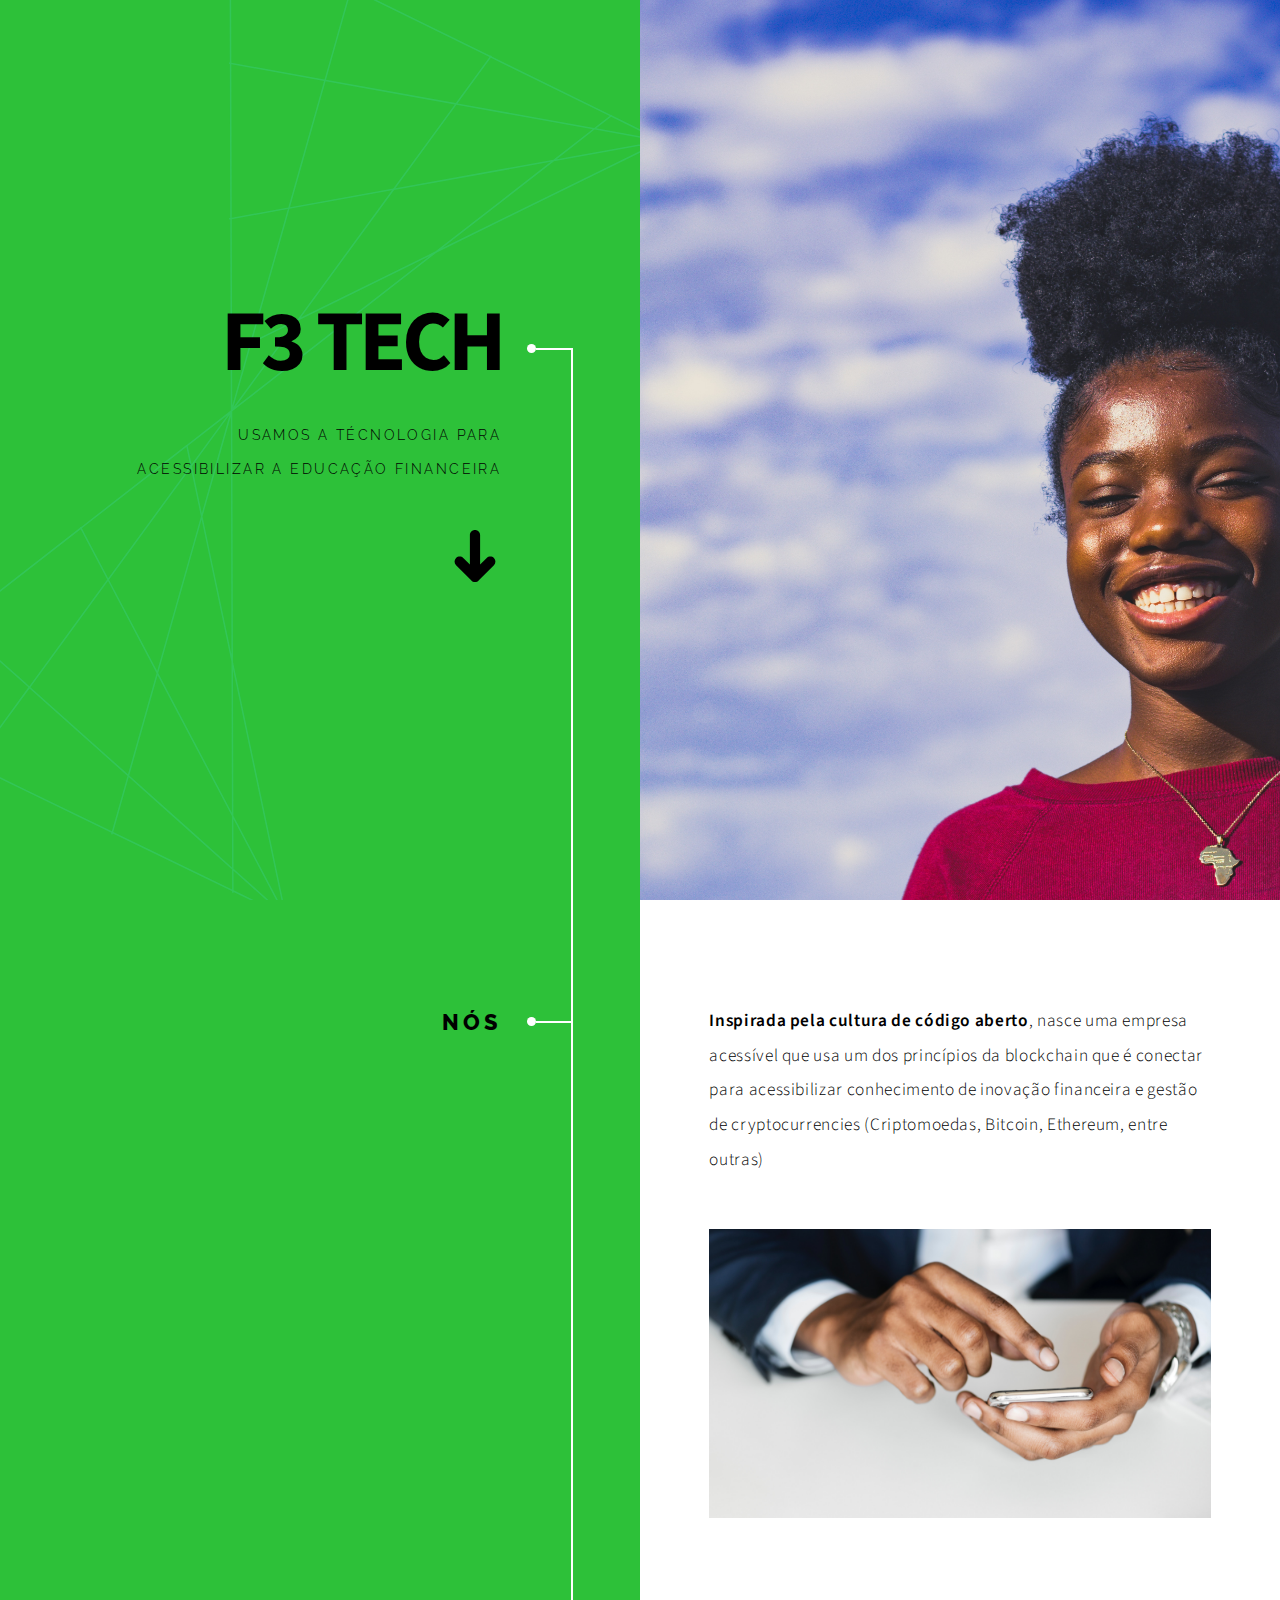
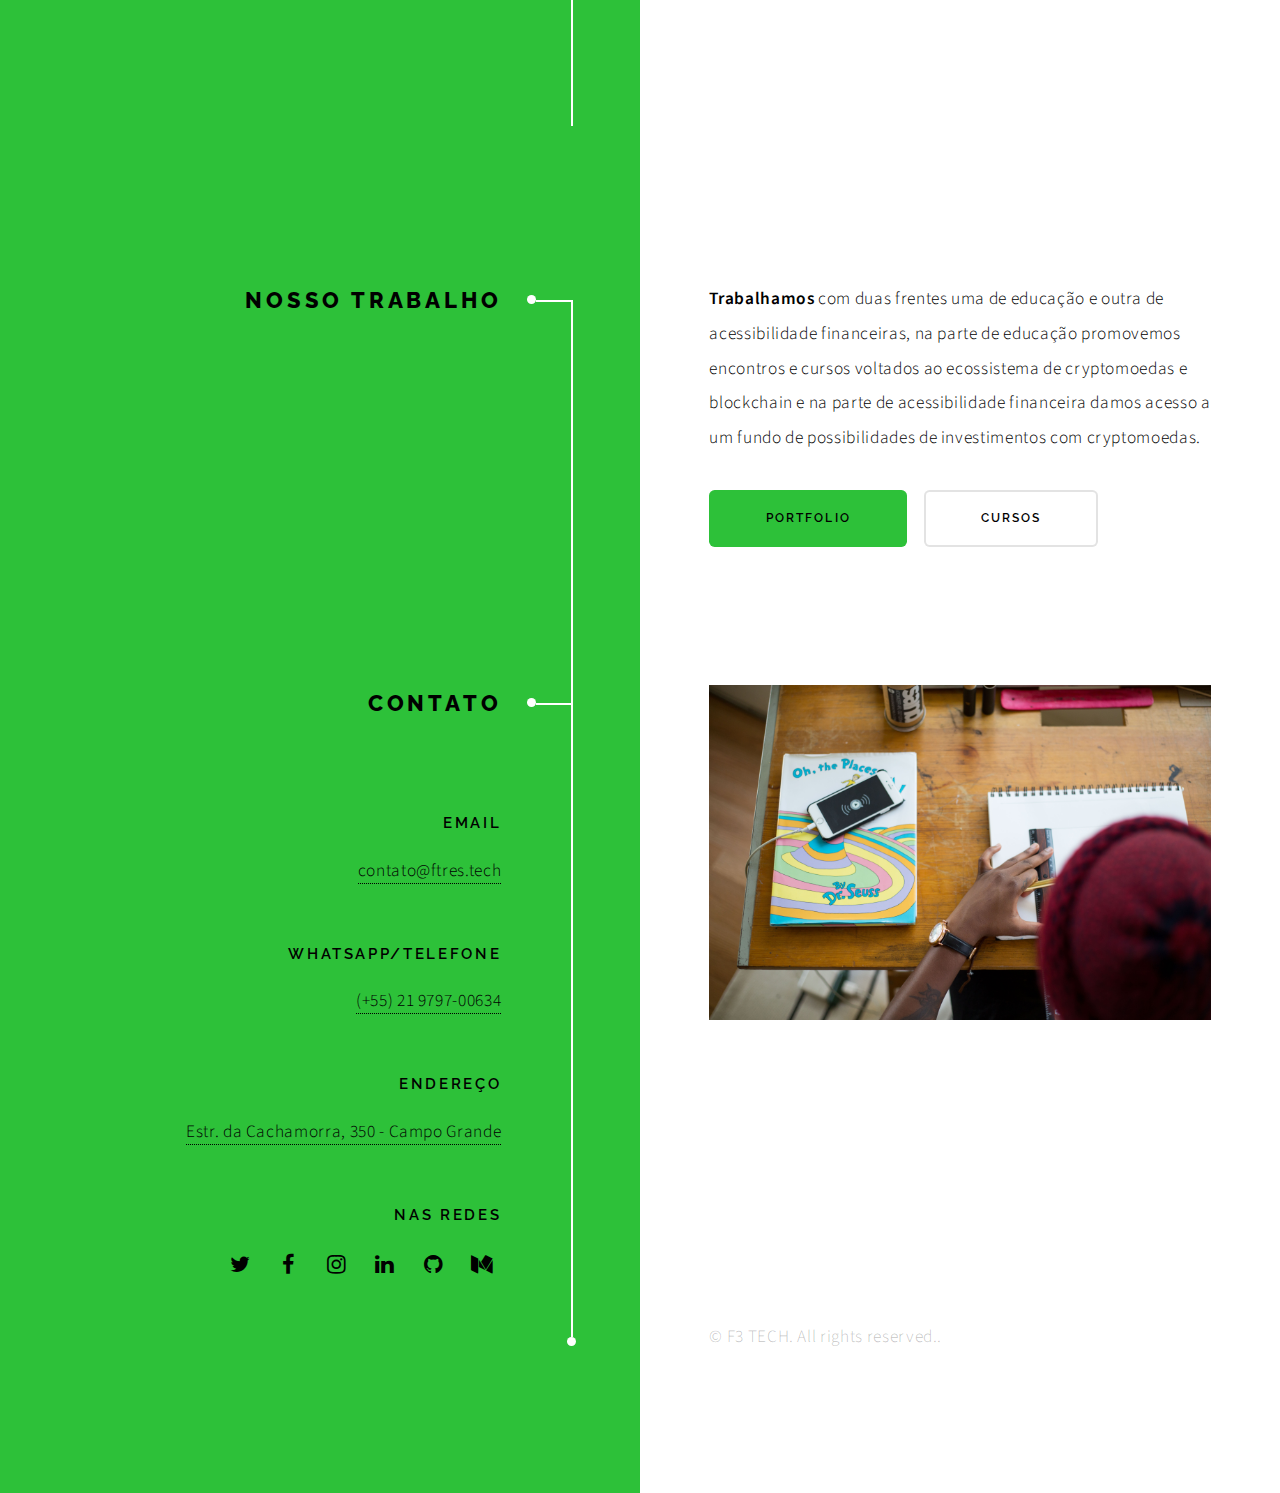
==== commit 614086d6: "write news rules em pt-br" ====
--- a/index.html
+++ b/index.html
@@ -145,7 +145,7 @@
 						<div class="content">
 							<p><strong>Trabalhamos</strong>  com duas frentes uma de educação e outra de acessibilidade financeiras, na parte de educação promovemos encontros e cursos voltados ao ecossistema de cryptomoedas e blockchain e na parte de acessibilidade financeira damos acesso a um fundo de possibilidades de investimentos com cryptomoedas.</p>
 							<ul class="actions">
-								<li><a href="#" class="button primary large">Portfolio</a></li>
+								<li><a href="https://bit.ly/bemvindo-f3tech" class="button primary large">Portfolio</a></li>
 								<li><a href="#" class="button large">Cursos</a></li>
 							</ul>
 						</div>
@@ -422,7 +422,7 @@
 				<!-- Section -->
 					<section>
 						<header>
-							<h2>Get in touch</h2>
+							<h2>Contato</h2>
 						</header>
 						<div class="content">
 							<p><span class="image main"><img src="images/gallery/fulls/tamarcus-brown-131431-unsplash.jpg" alt="" /></span></p>
@@ -489,4 +489,4 @@
 			<script src="assets/js/main.js"></script>
 
 	</body>
-</html>+</html>
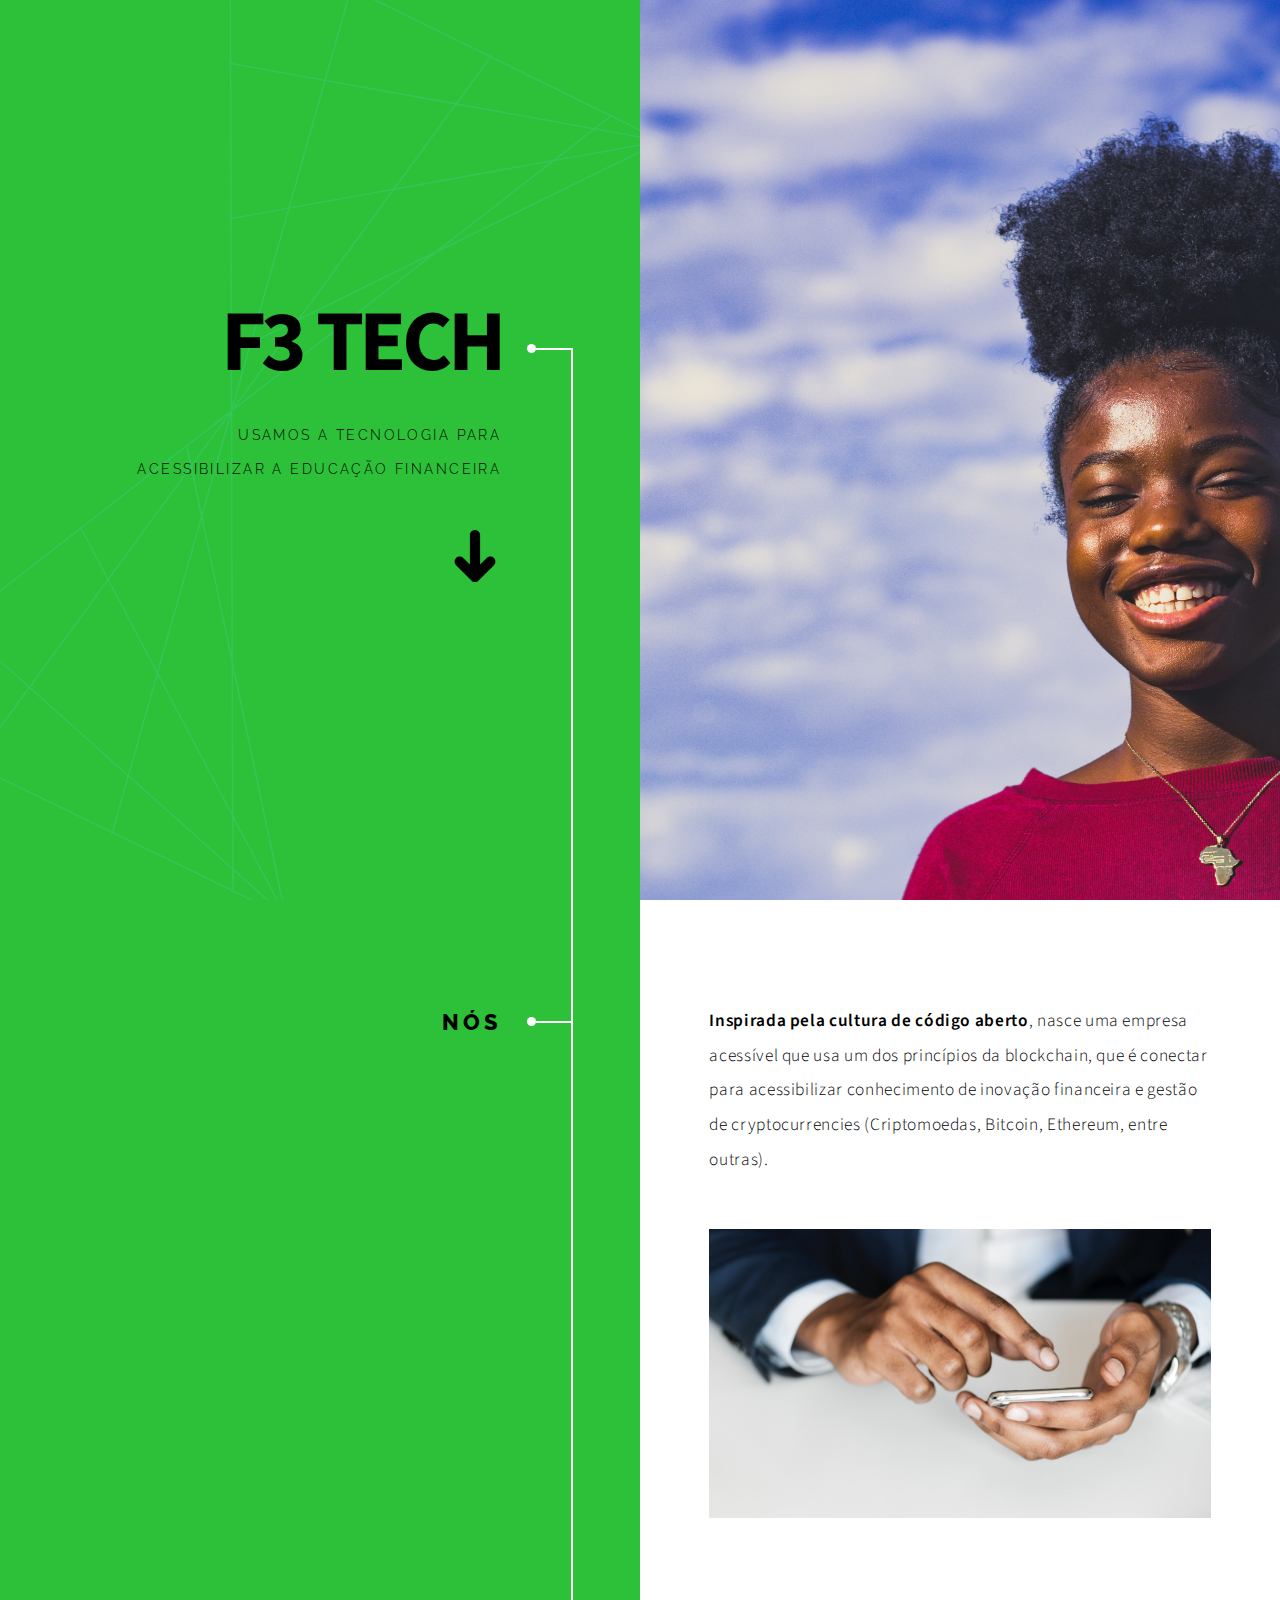
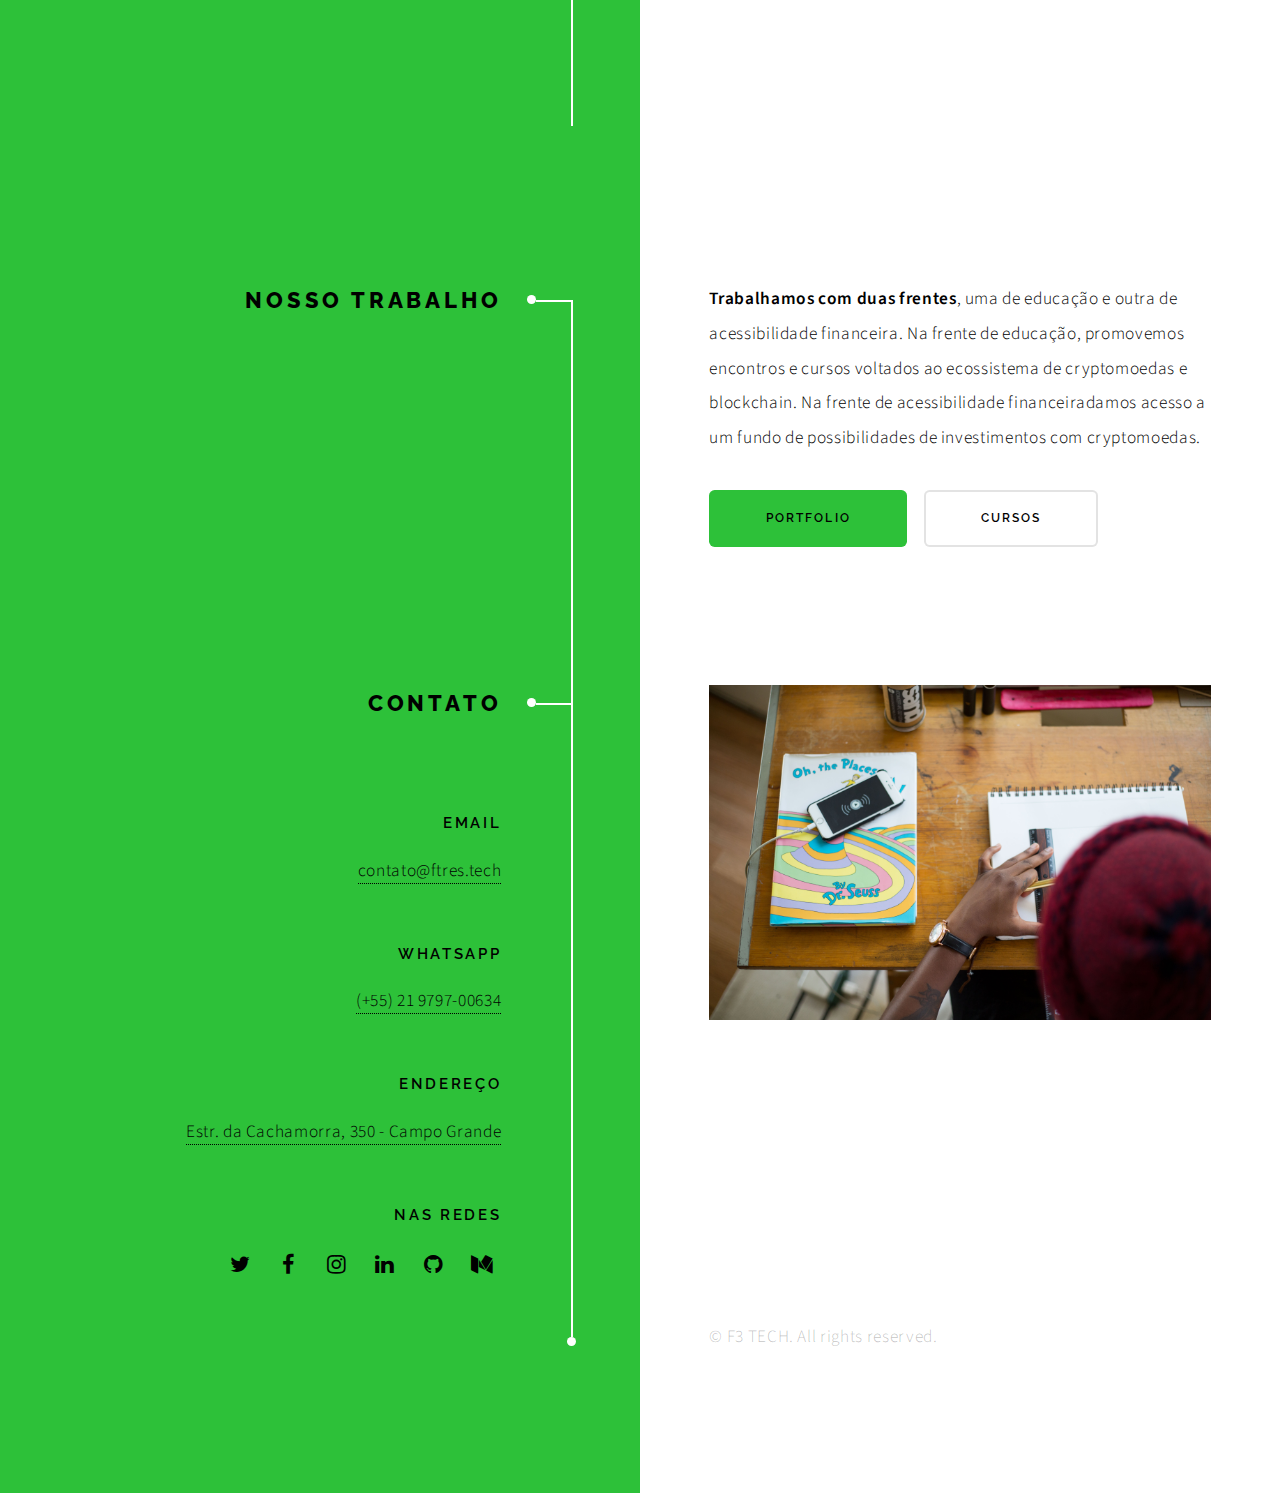
==== commit d57e886f: "Correção" ====
--- a/index.html
+++ b/index.html
@@ -6,7 +6,7 @@
 -->
 <html>
 	<head>
-		<title>F3 TECH é Acessivel</title>
+		<title>F3 TECH é acessível</title>
 		<meta charset="utf-8" />
 		<meta name="viewport" content="width=device-width, initial-scale=1, user-scalable=no" />
 		<meta name="description" content="" />
@@ -40,7 +40,7 @@
 					<section class="intro">
 						<header>
 							<h1>F3 TECH</h1>
-							<p>Usamos a técnologia para acessibilizar a educação financeira</p>
+							<p>Usamos a tecnologia para acessibilizar a educação financeira</p>
 							<ul class="actions">
 								<li><a href="#first" class="arrow scrolly"><span class="label">Next</span></a></li>
 							</ul>
@@ -56,7 +56,7 @@
 							<h2>Nós</h2>
 						</header>
 						<div class="content">
-							<p><strong>Inspirada pela cultura de código aberto</strong>, nasce uma empresa acessível que usa um dos princípios da blockchain que é conectar para acessibilizar conhecimento de inovação financeira e gestão de cryptocurrencies (Criptomoedas, Bitcoin, Ethereum, entre outras)</p>
+							<p><strong>Inspirada pela cultura de código aberto</strong>, nasce uma empresa acessível que usa um dos princípios da blockchain, que é conectar para acessibilizar conhecimento de inovação financeira e gestão de cryptocurrencies (Criptomoedas, Bitcoin, Ethereum, entre outras).</p>
 							<span class="image main"><img src="images/gallery/fulls/rawpixel-597438-unsplash.jpg" alt="" /></span>
 						</div>
 					</section>
@@ -143,7 +143,7 @@
 							<h2>Nosso Trabalho</h2>
 						</header>
 						<div class="content">
-							<p><strong>Trabalhamos</strong>  com duas frentes uma de educação e outra de acessibilidade financeiras, na parte de educação promovemos encontros e cursos voltados ao ecossistema de cryptomoedas e blockchain e na parte de acessibilidade financeira damos acesso a um fundo de possibilidades de investimentos com cryptomoedas.</p>
+							<p><strong>Trabalhamos com duas frentes</strong>, uma de educação e outra de acessibilidade financeira. Na frente de educação, promovemos encontros e cursos voltados ao ecossistema de cryptomoedas e blockchain. Na frente de acessibilidade financeiradamos acesso a um fundo de possibilidades de investimentos com cryptomoedas.</p>
 							<ul class="actions">
 								<li><a href="https://bit.ly/bemvindo-f3tech" class="button primary large">Portfolio</a></li>
 								<li><a href="#" class="button large">Cursos</a></li>
@@ -453,7 +453,7 @@
 									<a href="mailto:contato@ftres.tech">contato@ftres.tech</a>
 								</li>
 								<li>
-									<h3>Whatsapp/Telefone</h3>
+									<h3>Whatsapp</h3>
 									<a href="+5521979700634">(+55) 21 9797-00634</a>
 								</li>
 								<li>
@@ -476,7 +476,7 @@
 					</section>
 
 				<!-- Copyright -->
-					<div class="copyright">&copy; F3 TECH. All rights reserved.</a>.</div>
+					<div class="copyright">&copy; F3 TECH. All rights reserved.</a></div>
 
 			</div>
 
